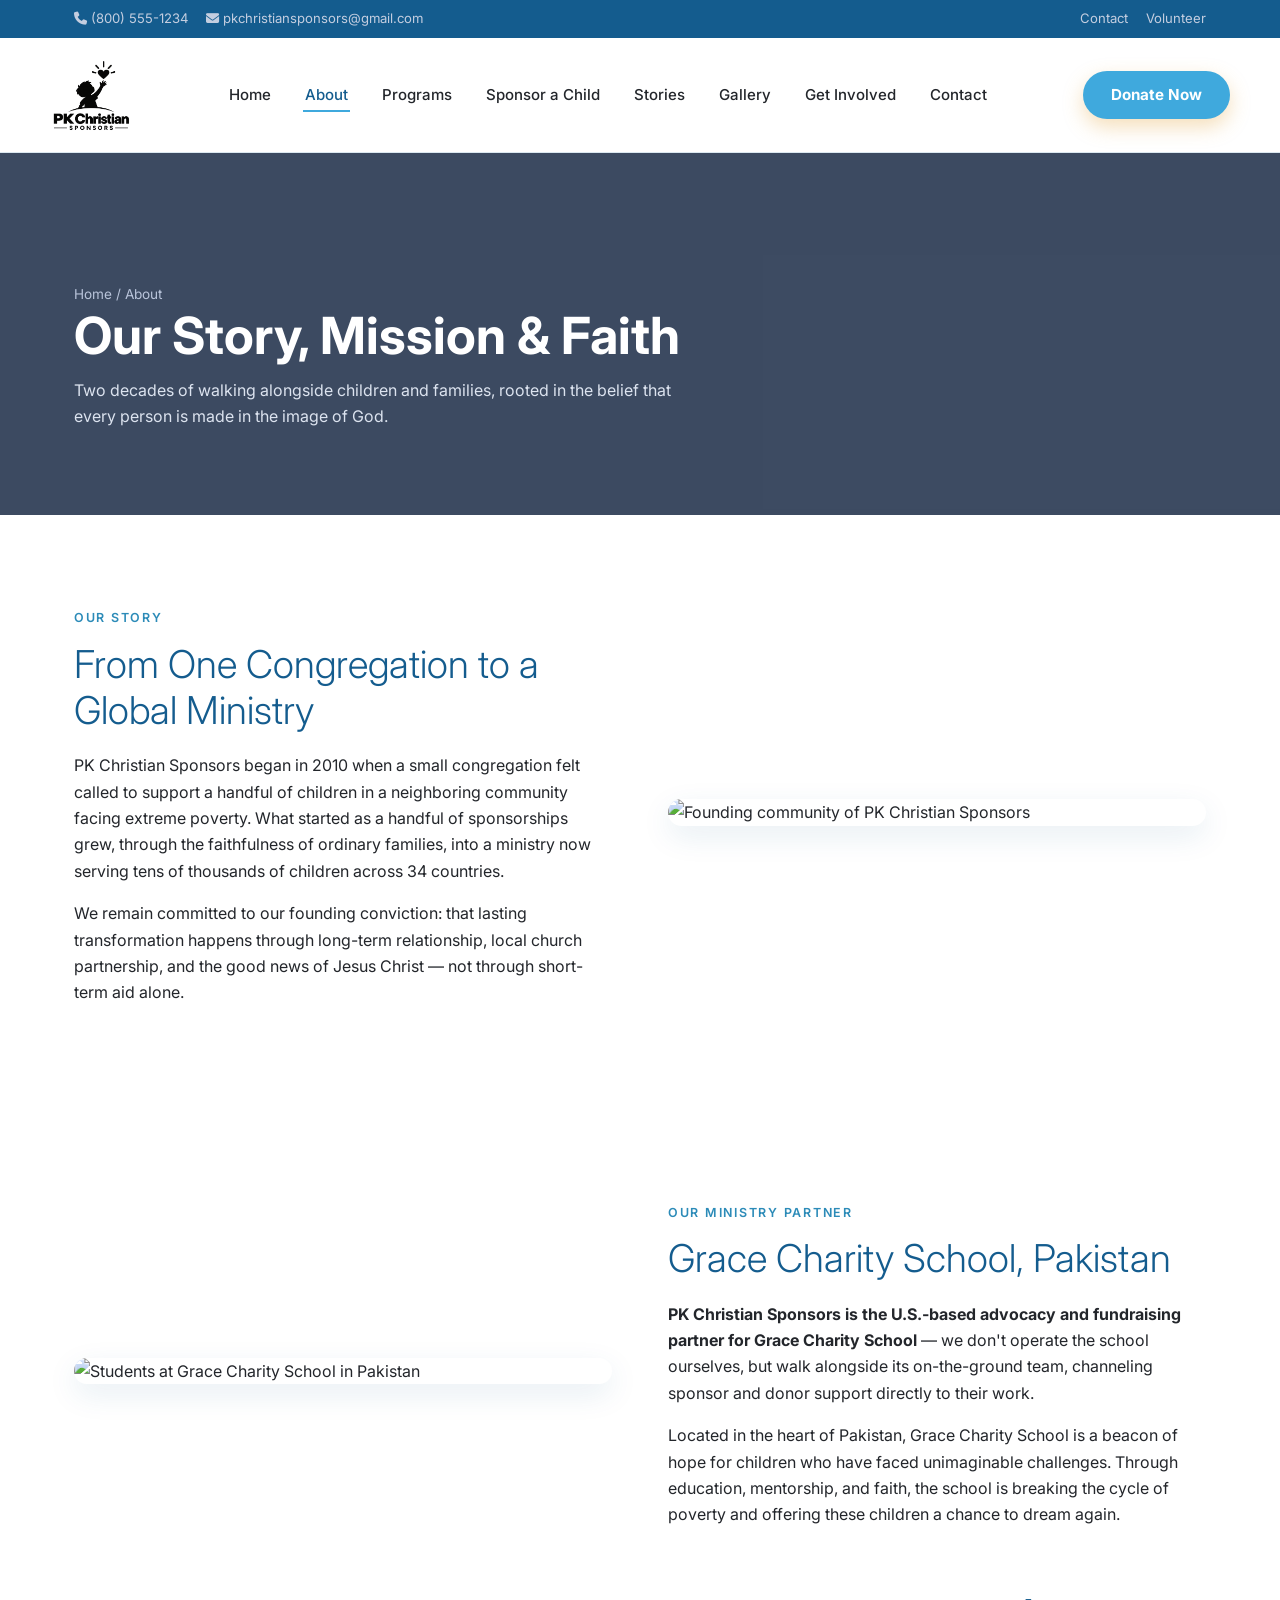
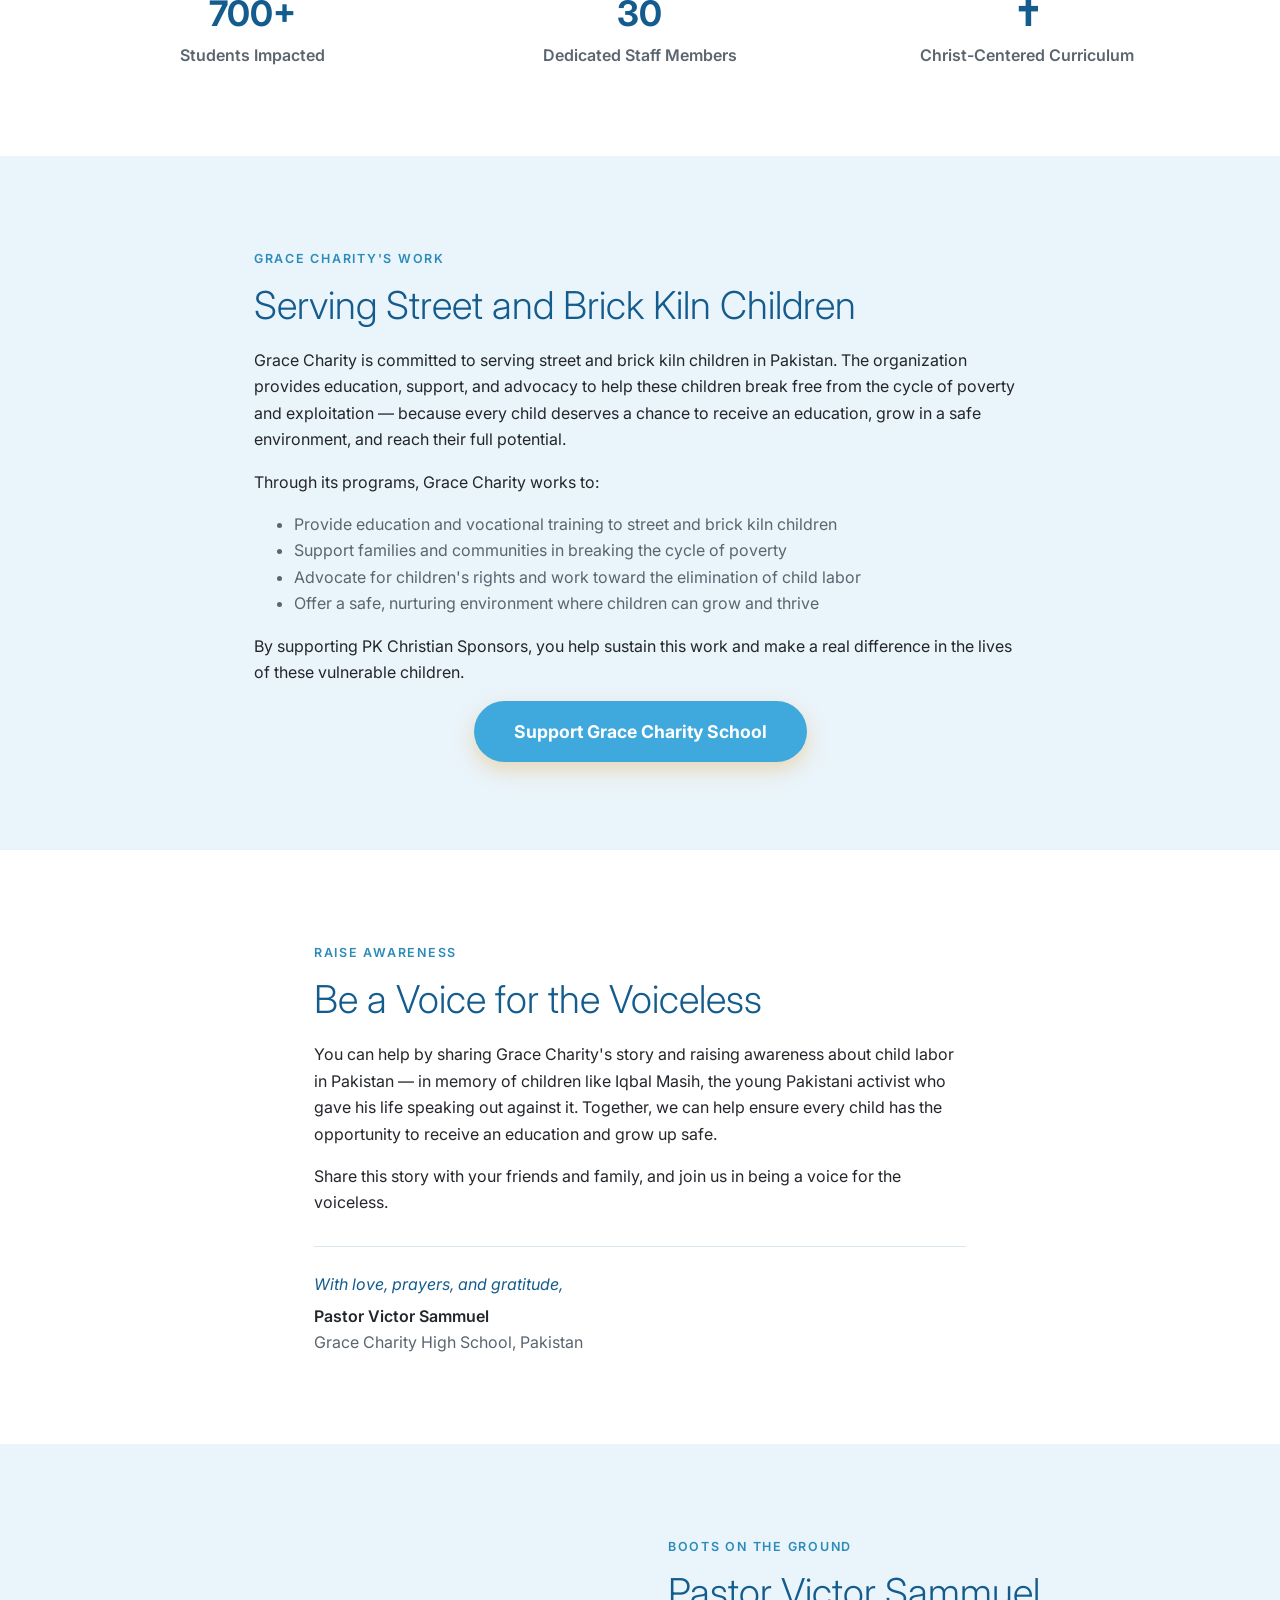
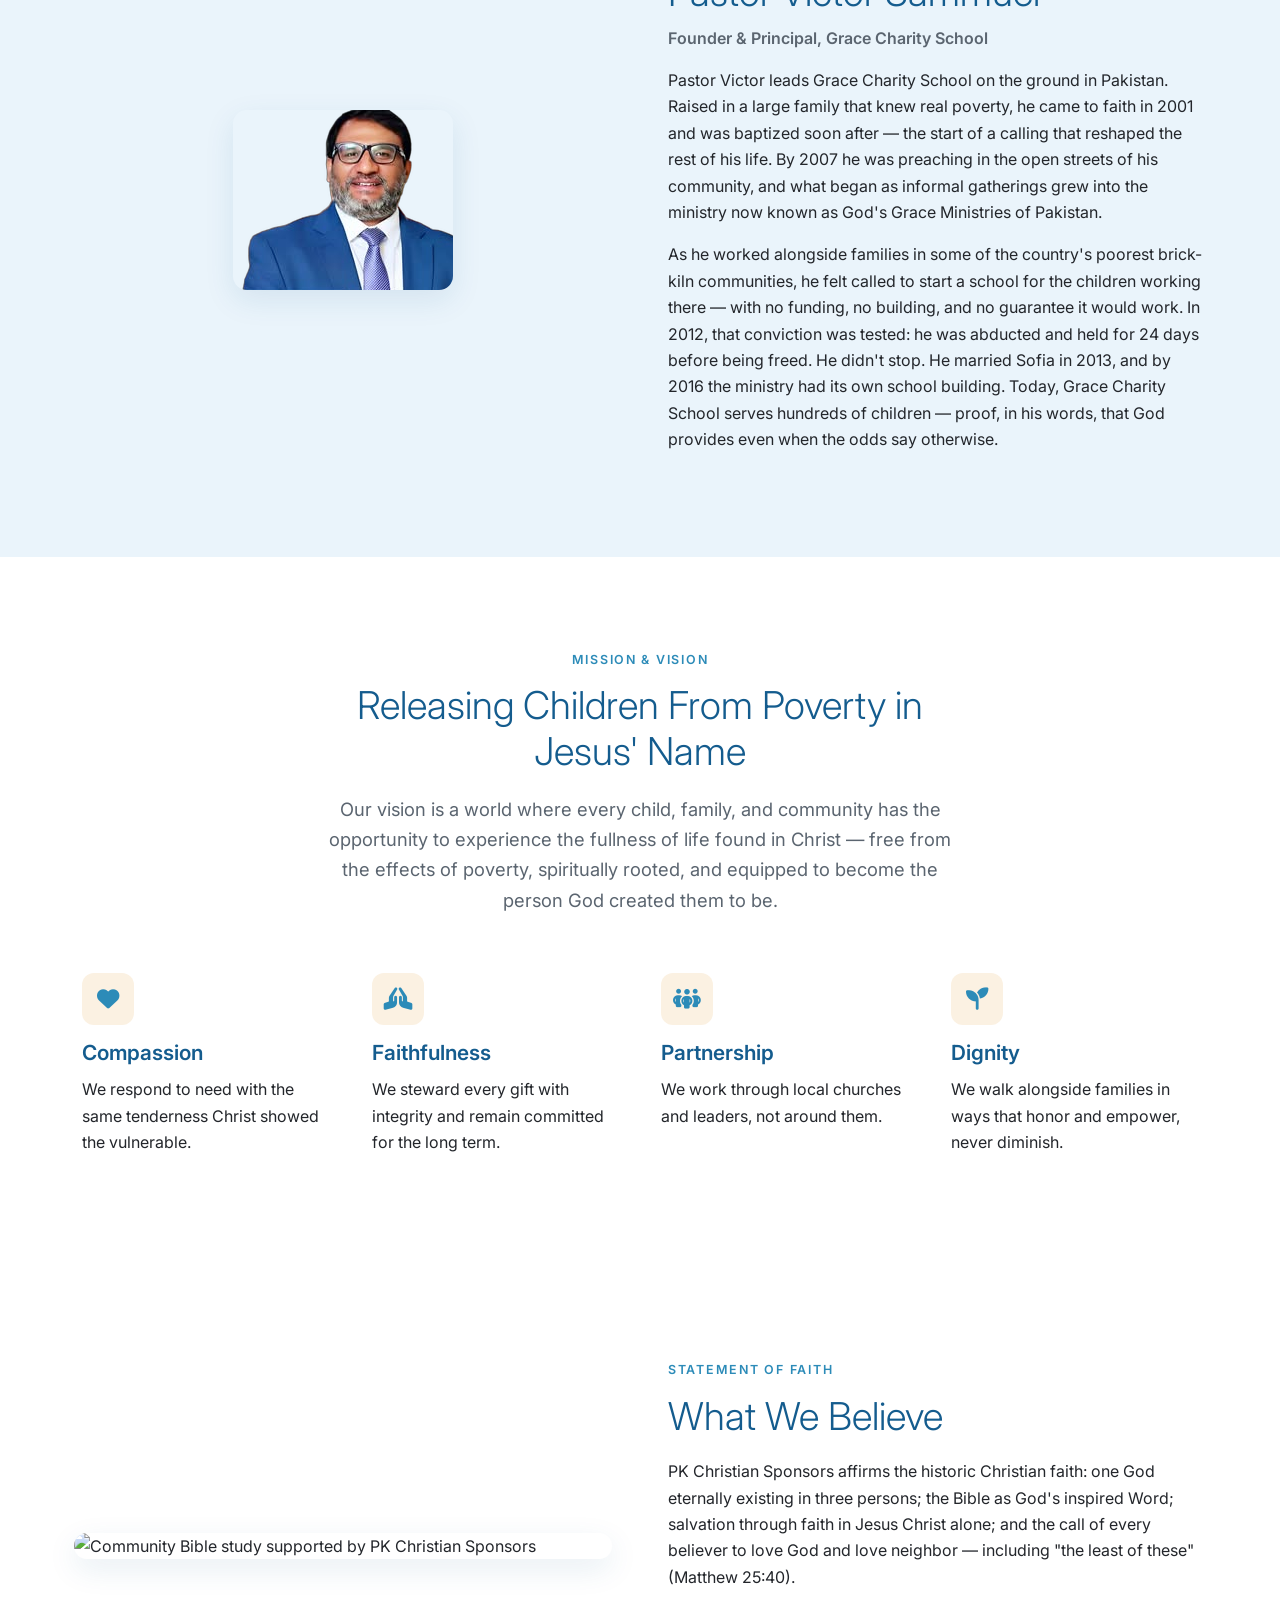
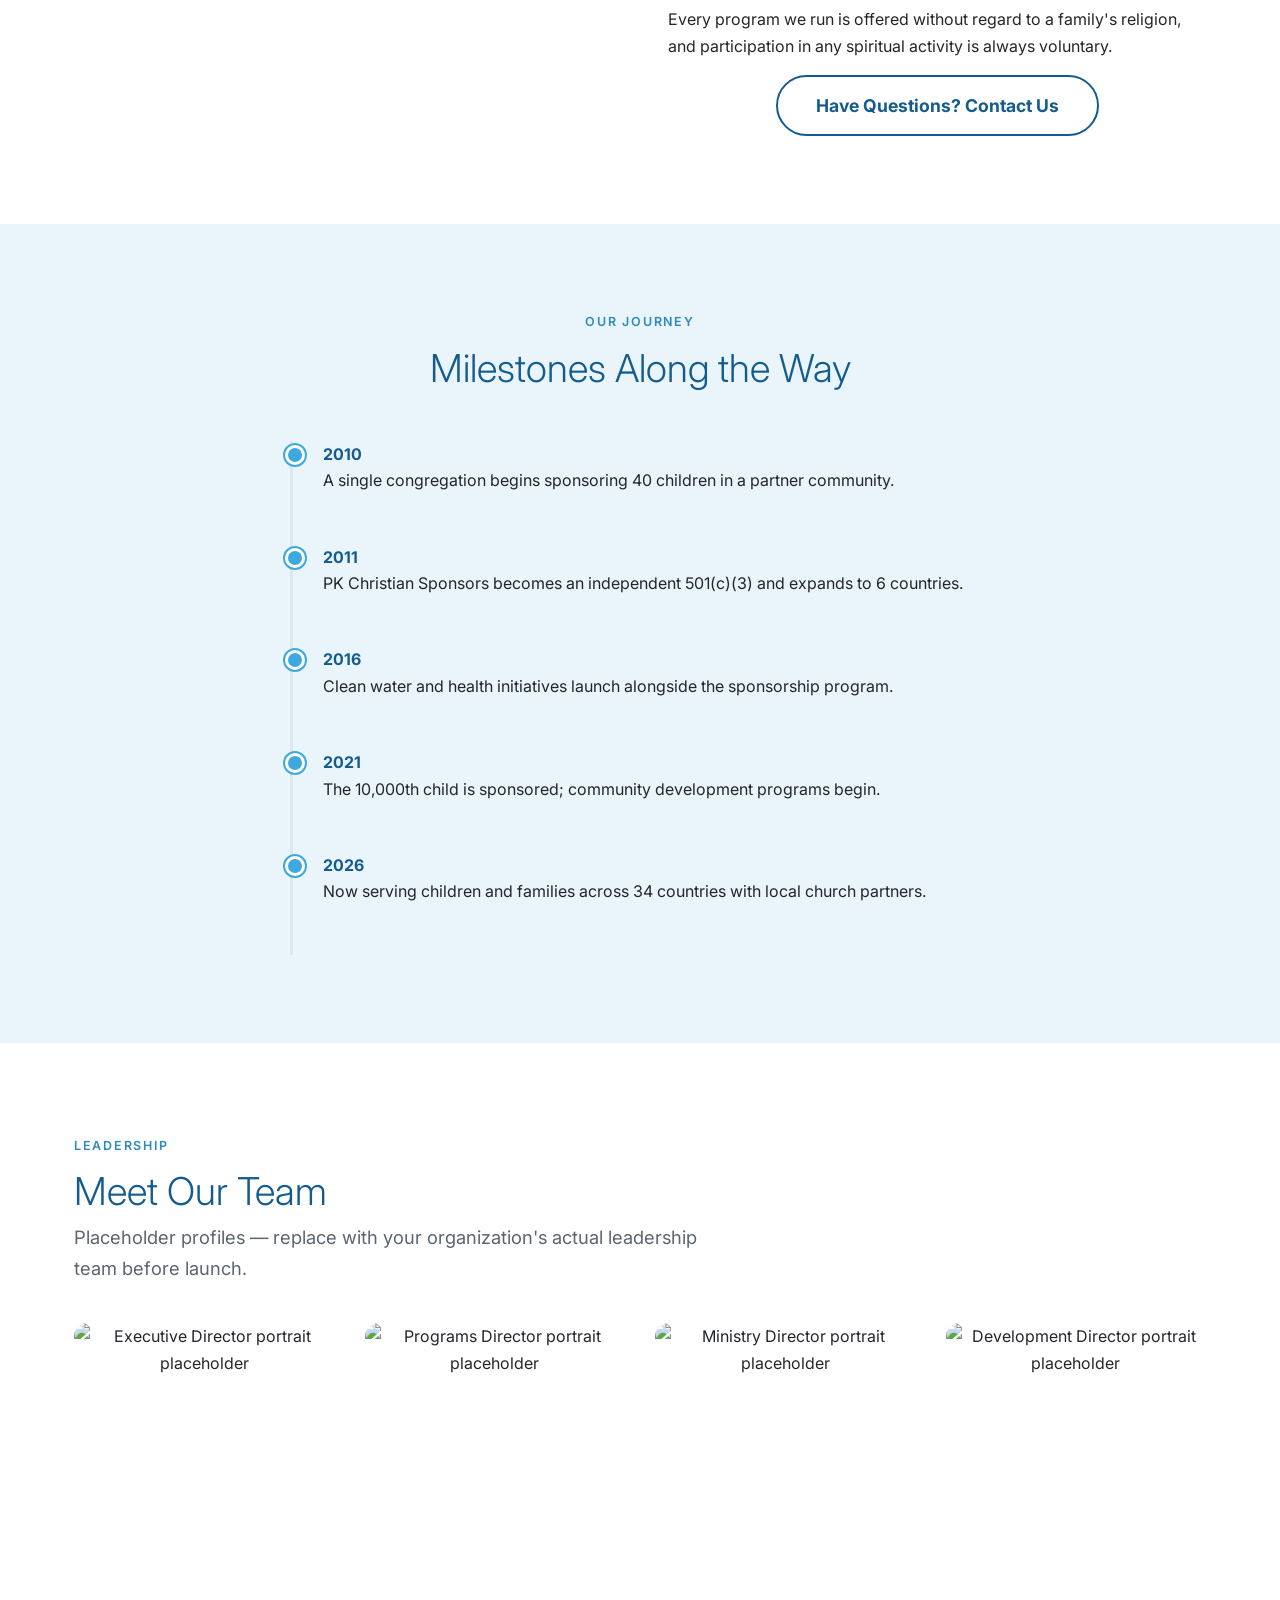
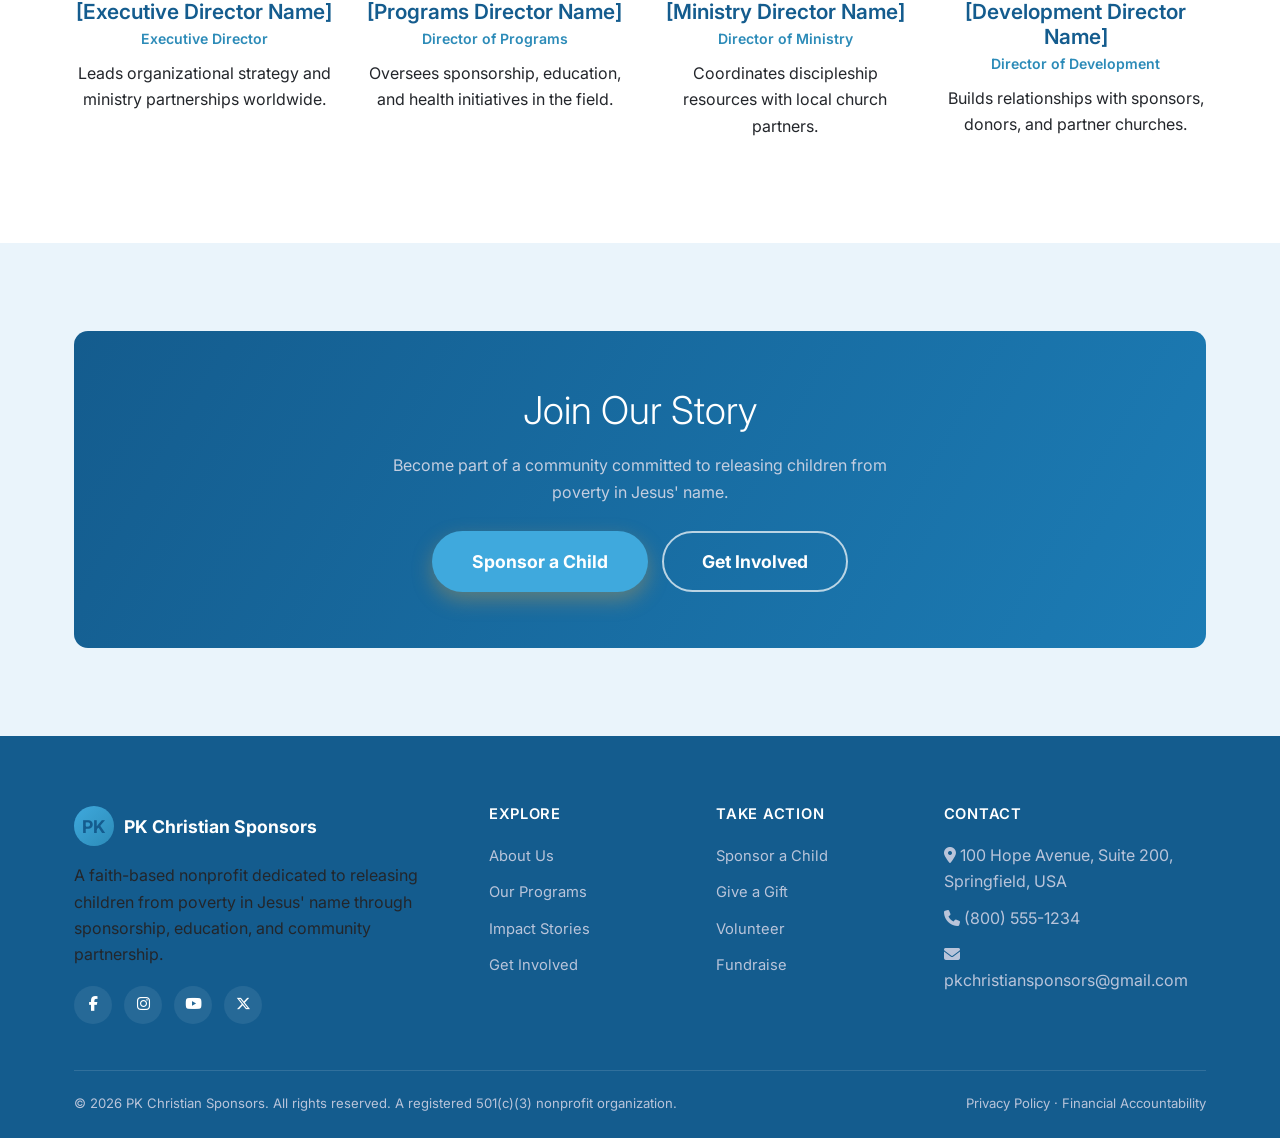
==== about.html @ 789a47c4 "Sponsor multiple children, clearer video-update value prop, UX polish - Add quantity stepper to dona" ====
<!DOCTYPE html>
<html lang="en">
<head>
<meta charset="UTF-8">
<meta name="viewport" content="width=device-width, initial-scale=1.0">
<title>About Us | PK Christian Sponsors</title>
<meta name="description" content="Learn about PK Christian Sponsors' story, mission, values, and statement of faith.">
<link rel="icon" href="data:image/svg+xml,<svg xmlns=%22http://www.w3.org/2000/svg%22 viewBox=%220 0 100 100%22><text y=%22.9em%22 font-size=%2290%22>✝️</text></svg>">
<link rel="preconnect" href="https://fonts.googleapis.com">
<link href="https://fonts.googleapis.com/css2?family=Inter:wght@300;400;500;600;700&display=swap" rel="stylesheet">
<link rel="stylesheet" href="https://cdnjs.cloudflare.com/ajax/libs/font-awesome/6.5.1/css/all.min.css">
<link rel="stylesheet" href="css/style.css">
</head>
<body>

<div class="topbar">
  <div class="container">
    <div class="topbar-links">
      <a href="tel:+18005551234"><i class="fa-solid fa-phone"></i> (800) 555-1234</a>
      <a href="mailto:pkchristiansponsors@gmail.com"><i class="fa-solid fa-envelope"></i> pkchristiansponsors@gmail.com</a>
    </div>
    <div class="topbar-links">
      <a href="contact.html">Contact</a>
      <a href="get-involved.html">Volunteer</a>
    </div>
  </div>
</div>

<header class="site-header">
  <div class="container nav">
    <a href="index.html" class="brand">
      <img src="images/logo-black.png" alt="PK Christian Sponsors" class="brand-logo">
    </a>
    <nav>
      <ul class="nav-links">
        <li><a href="index.html">Home</a></li>
        <li><a href="about.html" class="active">About</a></li>
        <li><a href="programs.html">Programs</a></li>
        <li><a href="sponsor.html">Sponsor a Child</a></li>
        <li><a href="stories.html">Stories</a></li>
        <li><a href="gallery.html">Gallery</a></li>
        <li><a href="get-involved.html">Get Involved</a></li>
        <li><a href="contact.html">Contact</a></li>
      </ul>
    </nav>
    <div class="nav-cta">
      <a href="donate.html" class="btn btn--gold btn--sm">Donate Now</a>
      <button class="nav-toggle" aria-label="Toggle menu"><span></span><span></span><span></span></button>
    </div>
  </div>
</header>

<section class="page-hero" style="background-image:url('https://picsum.photos/seed/pk-about-hero/1600/700');">
  <div class="container">
    <div class="breadcrumb"><a href="index.html">Home</a> / About</div>
    <h1>Our Story, Mission &amp; Faith</h1>
    <p style="max-width:600px;color:#DCE3EF;">Two decades of walking alongside children and families, rooted in the belief that every person is made in the image of God.</p>
  </div>
</section>

<section class="section">
  <div class="container split">
    <div>
      <span class="eyebrow">Our Story</span>
      <h2>From One Congregation to a Global Ministry</h2>
      <p>PK Christian Sponsors began in 2010 when a small congregation felt called to support a handful of children in a neighboring community facing extreme poverty. What started as a handful of sponsorships grew, through the faithfulness of ordinary families, into a ministry now serving tens of thousands of children across 34 countries.</p>
      <p>We remain committed to our founding conviction: that lasting transformation happens through long-term relationship, local church partnership, and the good news of Jesus Christ — not through short-term aid alone.</p>
    </div>
    <div class="split-media">
      <img src="https://picsum.photos/seed/pk-about-story/900/700" alt="Founding community of PK Christian Sponsors">
    </div>
  </div>
</section>

<section class="section" id="partner">
  <div class="container split">
    <div class="split-media">
      <img src="https://picsum.photos/seed/pk-grace-charity/900/700" alt="Students at Grace Charity School in Pakistan">
    </div>
    <div>
      <span class="eyebrow">Our Ministry Partner</span>
      <h2>Grace Charity School, Pakistan</h2>
      <p><strong>PK Christian Sponsors is the U.S.-based advocacy and fundraising partner for Grace Charity School</strong> — we don't operate the school ourselves, but walk alongside its on-the-ground team, channeling sponsor and donor support directly to their work.</p>
      <p>Located in the heart of Pakistan, Grace Charity School is a beacon of hope for children who have faced unimaginable challenges. Through education, mentorship, and faith, the school is breaking the cycle of poverty and offering these children a chance to dream again.</p>
    </div>
  </div>
  <div class="container">
    <div class="grid grid--3 text-center" style="margin-top:40px;">
      <div>
        <div style="font-family:var(--font-head);font-size:2.2rem;font-weight:700;color:var(--navy);">700+</div>
        <div style="color:var(--muted);font-weight:600;">Students Impacted</div>
      </div>
      <div>
        <div style="font-family:var(--font-head);font-size:2.2rem;font-weight:700;color:var(--navy);">30</div>
        <div style="color:var(--muted);font-weight:600;">Dedicated Staff Members</div>
      </div>
      <div>
        <div style="font-family:var(--font-head);font-size:2.2rem;font-weight:700;color:var(--navy);">✝</div>
        <div style="color:var(--muted);font-weight:600;">Christ-Centered Curriculum</div>
      </div>
    </div>
  </div>
</section>

<section class="section section--cream">
  <div class="container" style="max-width:820px;">
    <span class="eyebrow">Grace Charity's Work</span>
    <h2>Serving Street and Brick Kiln Children</h2>
    <p>Grace Charity is committed to serving street and brick kiln children in Pakistan. The organization provides education, support, and advocacy to help these children break free from the cycle of poverty and exploitation — because every child deserves a chance to receive an education, grow in a safe environment, and reach their full potential.</p>
    <p>Through its programs, Grace Charity works to:</p>
    <ul style="color:var(--muted);">
      <li>Provide education and vocational training to street and brick kiln children</li>
      <li>Support families and communities in breaking the cycle of poverty</li>
      <li>Advocate for children's rights and work toward the elimination of child labor</li>
      <li>Offer a safe, nurturing environment where children can grow and thrive</li>
    </ul>
    <p>By supporting PK Christian Sponsors, you help sustain this work and make a real difference in the lives of these vulnerable children.</p>
    <div class="text-center"><a href="donate.html" class="btn btn--gold">Support Grace Charity School</a></div>
  </div>
</section>

<section class="section">
  <div class="container" style="max-width:700px;">
    <span class="eyebrow">Raise Awareness</span>
    <h2>Be a Voice for the Voiceless</h2>
    <p>You can help by sharing Grace Charity's story and raising awareness about child labor in Pakistan — in memory of children like Iqbal Masih, the young Pakistani activist who gave his life speaking out against it. Together, we can help ensure every child has the opportunity to receive an education and grow up safe.</p>
    <p>Share this story with your friends and family, and join us in being a voice for the voiceless.</p>
    <div style="margin-top:30px;padding-top:24px;border-top:1px solid var(--border);">
      <p style="font-style:italic;color:var(--navy);margin-bottom:6px;">With love, prayers, and gratitude,</p>
      <p style="font-weight:600;margin-bottom:0;">Pastor Victor Sammuel<br><span style="color:var(--muted);font-weight:400;">Grace Charity High School, Pakistan</span></p>
    </div>
  </div>
</section>

<section class="section section--cream" id="victor">
  <div class="container split">
    <div class="text-center">
      <img src="images/team/victor-sammuel.png" alt="Pastor Victor Sammuel" style="max-width:280px;margin:0 auto;">
    </div>
    <div>
      <span class="eyebrow">Boots on the Ground</span>
      <h2>Pastor Victor Sammuel</h2>
      <p style="color:var(--muted);font-weight:600;margin-top:-10px;">Founder &amp; Principal, Grace Charity School</p>
      <p>Pastor Victor leads Grace Charity School on the ground in Pakistan. Raised in a large family that knew real poverty, he came to faith in 2001 and was baptized soon after — the start of a calling that reshaped the rest of his life. By 2007 he was preaching in the open streets of his community, and what began as informal gatherings grew into the ministry now known as God's Grace Ministries of Pakistan.</p>
      <p>As he worked alongside families in some of the country's poorest brick-kiln communities, he felt called to start a school for the children working there — with no funding, no building, and no guarantee it would work. In 2012, that conviction was tested: he was abducted and held for 24 days before being freed. He didn't stop. He married Sofia in 2013, and by 2016 the ministry had its own school building. Today, Grace Charity School serves hundreds of children — proof, in his words, that God provides even when the odds say otherwise.</p>
    </div>
  </div>
</section>

<section class="section">
  <div class="container text-center" style="max-width:700px;">
    <span class="eyebrow">Mission &amp; Vision</span>
    <h2>Releasing Children From Poverty in Jesus' Name</h2>
    <p class="lede text-center">Our vision is a world where every child, family, and community has the opportunity to experience the fullness of life found in Christ — free from the effects of poverty, spiritually rooted, and equipped to become the person God created them to be.</p>
  </div>

  <div class="container">
    <div class="values-grid" style="margin-top:50px;">
      <div class="value-card">
        <div class="icon-badge"><i class="fa-solid fa-heart"></i></div>
        <h3>Compassion</h3>
        <p>We respond to need with the same tenderness Christ showed the vulnerable.</p>
      </div>
      <div class="value-card">
        <div class="icon-badge"><i class="fa-solid fa-hands-praying"></i></div>
        <h3>Faithfulness</h3>
        <p>We steward every gift with integrity and remain committed for the long term.</p>
      </div>
      <div class="value-card">
        <div class="icon-badge"><i class="fa-solid fa-people-group"></i></div>
        <h3>Partnership</h3>
        <p>We work through local churches and leaders, not around them.</p>
      </div>
      <div class="value-card">
        <div class="icon-badge"><i class="fa-solid fa-seedling"></i></div>
        <h3>Dignity</h3>
        <p>We walk alongside families in ways that honor and empower, never diminish.</p>
      </div>
    </div>
  </div>
</section>

<section class="section">
  <div class="container split">
    <div class="split-media">
      <img src="https://picsum.photos/seed/pk-faith/900/700" alt="Community Bible study supported by PK Christian Sponsors">
    </div>
    <div>
      <span class="eyebrow">Statement of Faith</span>
      <h2>What We Believe</h2>
      <p>PK Christian Sponsors affirms the historic Christian faith: one God eternally existing in three persons; the Bible as God's inspired Word; salvation through faith in Jesus Christ alone; and the call of every believer to love God and love neighbor — including "the least of these" (Matthew 25:40).</p>
      <p>Every program we run is offered without regard to a family's religion, and participation in any spiritual activity is always voluntary.</p>
      <div class="text-center"><a href="contact.html" class="btn btn--ghost">Have Questions? Contact Us</a></div>
    </div>
  </div>
</section>

<section class="section section--cream">
  <div class="container">
    <span class="eyebrow text-center" style="display:block;">Our Journey</span>
    <h2 class="text-center" style="margin-bottom:50px;">Milestones Along the Way</h2>
    <div class="timeline" style="max-width:700px;margin:0 auto;">
      <div class="timeline-item">
        <div class="year">2010</div>
        <p>A single congregation begins sponsoring 40 children in a partner community.</p>
      </div>
      <div class="timeline-item">
        <div class="year">2011</div>
        <p>PK Christian Sponsors becomes an independent 501(c)(3) and expands to 6 countries.</p>
      </div>
      <div class="timeline-item">
        <div class="year">2016</div>
        <p>Clean water and health initiatives launch alongside the sponsorship program.</p>
      </div>
      <div class="timeline-item">
        <div class="year">2021</div>
        <p>The 10,000th child is sponsored; community development programs begin.</p>
      </div>
      <div class="timeline-item">
        <div class="year">2026</div>
        <p>Now serving children and families across 34 countries with local church partners.</p>
      </div>
    </div>
  </div>
</section>

<section class="section">
  <div class="container">
    <span class="eyebrow">Leadership</span>
    <h2 style="margin-bottom:8px;">Meet Our Team</h2>
    <p class="lede" style="margin-bottom:40px;">Placeholder profiles — replace with your organization's actual leadership team before launch.</p>
    <div class="grid grid--4">
      <div class="team-card">
        <img src="https://picsum.photos/seed/pk-team-1/400/400" alt="Executive Director portrait placeholder">
        <h3>[Executive Director Name]</h3>
        <div class="role">Executive Director</div>
        <p>Leads organizational strategy and ministry partnerships worldwide.</p>
      </div>
      <div class="team-card">
        <img src="https://picsum.photos/seed/pk-team-2/400/400" alt="Programs Director portrait placeholder">
        <h3>[Programs Director Name]</h3>
        <div class="role">Director of Programs</div>
        <p>Oversees sponsorship, education, and health initiatives in the field.</p>
      </div>
      <div class="team-card">
        <img src="https://picsum.photos/seed/pk-team-3/400/400" alt="Ministry Director portrait placeholder">
        <h3>[Ministry Director Name]</h3>
        <div class="role">Director of Ministry</div>
        <p>Coordinates discipleship resources with local church partners.</p>
      </div>
      <div class="team-card">
        <img src="https://picsum.photos/seed/pk-team-4/400/400" alt="Development Director portrait placeholder">
        <h3>[Development Director Name]</h3>
        <div class="role">Director of Development</div>
        <p>Builds relationships with sponsors, donors, and partner churches.</p>
      </div>
    </div>
  </div>
</section>

<section class="section section--cream">
  <div class="container">
    <div class="cta-banner">
      <h2>Join Our Story</h2>
      <p style="max-width:520px;margin:0 auto 26px;">Become part of a community committed to releasing children from poverty in Jesus' name.</p>
      <div class="btn-row" style="justify-content:center;">
        <a href="sponsor.html" class="btn btn--gold">Sponsor a Child</a>
        <a href="get-involved.html" class="btn btn--outline">Get Involved</a>
      </div>
    </div>
  </div>
</section>

<footer class="site-footer">
  <div class="container">
    <div class="footer-grid">
      <div>
        <div class="footer-brand">
          <span class="mark" style="width:40px;height:40px;border-radius:50%;background:linear-gradient(135deg,#3FA9DD,#2C8BB8);color:#145C8E;display:flex;align-items:center;justify-content:center;font-family:'Inter',sans-serif;font-weight:700;">PK</span>
          <span>PK Christian Sponsors</span>
        </div>
        <p>A faith-based nonprofit dedicated to releasing children from poverty in Jesus' name through sponsorship, education, and community partnership.</p>
        <div class="social-row">
          <a href="#" aria-label="Facebook"><i class="fa-brands fa-facebook-f"></i></a>
          <a href="#" aria-label="Instagram"><i class="fa-brands fa-instagram"></i></a>
          <a href="#" aria-label="YouTube"><i class="fa-brands fa-youtube"></i></a>
          <a href="#" aria-label="X"><i class="fa-brands fa-x-twitter"></i></a>
        </div>
      </div>
      <div>
        <h4>Explore</h4>
        <ul>
          <li><a href="about.html">About Us</a></li>
          <li><a href="programs.html">Our Programs</a></li>
          <li><a href="stories.html">Impact Stories</a></li>
          <li><a href="get-involved.html">Get Involved</a></li>
        </ul>
      </div>
      <div>
        <h4>Take Action</h4>
        <ul>
          <li><a href="sponsor.html">Sponsor a Child</a></li>
          <li><a href="donate.html">Give a Gift</a></li>
          <li><a href="get-involved.html#volunteer">Volunteer</a></li>
          <li><a href="get-involved.html#fundraise">Fundraise</a></li>
        </ul>
      </div>
      <div>
        <h4>Contact</h4>
        <ul>
          <li><i class="fa-solid fa-location-dot"></i> 100 Hope Avenue, Suite 200, Springfield, USA</li>
          <li><i class="fa-solid fa-phone"></i> (800) 555-1234</li>
          <li><i class="fa-solid fa-envelope"></i> pkchristiansponsors@gmail.com</li>
        </ul>
      </div>
    </div>
    <div class="footer-bottom">
      <span>© 2026 PK Christian Sponsors. All rights reserved. A registered 501(c)(3) nonprofit organization.</span>
      <span><a href="#">Privacy Policy</a> · <a href="#">Financial Accountability</a></span>
    </div>
  </div>
</footer>

<script src="js/main.js"></script>
</body>
</html>
---- css/style.css ----
/* ==========================================================================
   PK Christian Sponsors — Stylesheet
   ========================================================================== */

:root {
  /* Variable names kept from the original navy/gold scheme to avoid touching
     every rule below — values now point to a white + light-blue palette. */
  --navy: #145C8E;        /* deep blue — headings, dark sections, footer */
  --navy-light: #1C7CB5;  /* lighter deep blue — hovers, gradients */
  --gold: #3FA9DD;        /* sky blue — primary buttons, accents */
  --gold-dark: #2C8BB8;   /* darker sky blue — hover states */
  --cream: #EAF4FB;       /* pale blue tint — alternate section background */
  --white: #FFFFFF;
  --text: #23262B;
  --muted: #5B6570;
  --border: #DCE8F0;
  --success: #3E7B5B;

  --font-head: 'Inter', 'Segoe UI', sans-serif;
  --font-body: 'Inter', 'Segoe UI', sans-serif;

  --container: 1180px;
  --radius: 14px;
  --shadow: 0 10px 30px rgba(20, 92, 142, 0.10);
  --shadow-sm: 0 4px 14px rgba(20, 92, 142, 0.08);
}

* { box-sizing: border-box; }

html { scroll-behavior: smooth; }

body {
  margin: 0;
  font-family: var(--font-body);
  color: var(--text);
  background: var(--white);
  line-height: 1.65;
  -webkit-font-smoothing: antialiased;
}

img { max-width: 100%; display: block; }

h1, h2, h3, h4 {
  font-family: var(--font-head);
  color: var(--navy);
  line-height: 1.2;
  margin: 0 0 0.5em;
  font-weight: 600;
}

h1 { font-size: clamp(2.1rem, 4vw, 3.2rem); font-weight: 700; }
h2 { font-size: clamp(1.7rem, 3vw, 2.4rem); font-weight: 300; }
h3 { font-size: 1.3rem; font-weight: 600; }

p { margin: 0 0 1em; color: var(--text); }

a { color: var(--navy); text-decoration: none; }

.container {
  max-width: var(--container);
  margin: 0 auto;
  padding: 0 24px;
}

.eyebrow {
  display: inline-block;
  font-family: var(--font-head);
  font-size: 0.78rem;
  letter-spacing: 0.14em;
  text-transform: uppercase;
  color: var(--gold-dark);
  font-weight: 600;
  margin-bottom: 12px;
}

.lede {
  font-size: 1.15rem;
  color: var(--muted);
  max-width: 640px;
}

.section {
  padding: 88px 0;
}
.section--tight { padding: 56px 0; }
.section--cream { background: var(--cream); }
.section--navy { background: var(--navy); color: #DCE3EF; }
.section--navy h2, .section--navy h3 { color: var(--white); }
.section--navy p { color: #C4CEE0; }

.text-center { text-align: center; margin-left: auto; margin-right: auto; }

/* Buttons */
.btn {
  display: inline-flex;
  align-items: center;
  gap: 10px;
  font-family: var(--font-head);
  font-weight: 700;
  font-size: 1.1rem;
  padding: 18px 38px;
  border-radius: 999px;
  border: 2px solid transparent;
  cursor: pointer;
  transition: transform 0.15s ease, box-shadow 0.15s ease, background 0.15s ease, color 0.15s ease;
  text-align: center;
  line-height: 1.2;
}
.btn:hover { transform: translateY(-2px); }

.btn--gold {
  background: var(--gold);
  color: var(--white);
  box-shadow: 0 8px 20px rgba(227, 162, 60, 0.35);
}
.btn--gold:hover { background: var(--gold-dark); }

.btn--outline {
  background: transparent;
  border-color: rgba(255,255,255,0.7);
  color: var(--white);
}
.btn--outline:hover { background: rgba(255,255,255,0.12); }

.btn--navy {
  background: var(--navy);
  color: var(--white);
}
.btn--navy:hover { background: var(--navy-light); }

.btn--ghost {
  background: transparent;
  border-color: var(--navy);
  color: var(--navy);
}
.btn--ghost:hover { background: var(--navy); color: var(--white); }

.btn--block { width: 100%; justify-content: center; }
.btn--sm { padding: 13px 26px; font-size: 0.95rem; }

.btn-row { display: flex; flex-wrap: wrap; gap: 14px; }

/* ==========================================================================
   Top bar + Header
   ========================================================================== */

.topbar {
  background: var(--navy);
  color: #C4CEE0;
  font-size: 0.82rem;
}
.topbar .container {
  display: flex;
  justify-content: space-between;
  align-items: center;
  padding-top: 8px;
  padding-bottom: 8px;
  flex-wrap: wrap;
  gap: 6px;
}
.topbar a { color: #C4CEE0; }
.topbar .topbar-links { display: flex; gap: 18px; }
.topbar .topbar-links a:hover { color: var(--gold); }

header.site-header {
  position: sticky;
  top: 0;
  z-index: 50;
  background: var(--white);
  border-bottom: 1px solid var(--border);
}

.nav {
  display: flex;
  align-items: center;
  justify-content: space-between;
  padding: 16px 0;
}

.brand {
  display: flex;
  align-items: center;
  gap: 10px;
  font-family: var(--font-head);
  font-weight: 700;
  font-size: 1.15rem;
  color: var(--navy);
}
.brand .mark {
  width: 42px;
  height: 42px;
  border-radius: 50%;
  background: linear-gradient(135deg, var(--navy), var(--navy-light));
  color: var(--gold);
  display: flex;
  align-items: center;
  justify-content: center;
  font-family: var(--font-head);
  font-weight: 700;
}
.brand small {
  display: block;
  font-family: var(--font-body);
  font-weight: 500;
  font-size: 0.68rem;
  letter-spacing: 0.08em;
  text-transform: uppercase;
  color: var(--muted);
}
.brand-logo {
  height: 82px;
  width: auto;
  display: block;
}
@media (max-width: 760px) {
  .brand-logo { height: 64px; }
}

.nav-links {
  display: flex;
  align-items: center;
  gap: 30px;
  list-style: none;
  margin: 0;
  padding: 0;
}
.nav-links a {
  font-family: var(--font-head);
  font-weight: 500;
  font-size: 0.94rem;
  color: var(--text);
  padding: 6px 2px;
  border-bottom: 2px solid transparent;
}
.nav-links a:hover,
.nav-links a.active {
  color: var(--navy);
  border-bottom-color: var(--gold);
}

.nav-cta { display: flex; align-items: center; gap: 16px; }

.nav-toggle {
  display: none;
  background: none;
  border: none;
  cursor: pointer;
  padding: 8px;
}
.nav-toggle span {
  display: block;
  width: 26px;
  height: 2px;
  background: var(--navy);
  margin: 5px 0;
  transition: 0.2s;
}

/* ==========================================================================
   Hero
   ========================================================================== */

.hero {
  position: relative;
  color: var(--white);
  display: flex;
  align-items: center;
  min-height: 620px;
  background-size: cover;
  background-position: center;
}
.hero::before {
  content: "";
  position: absolute;
  inset: 0;
  background: linear-gradient(100deg, rgba(18,35,63,0.92) 20%, rgba(18,35,63,0.55) 60%, rgba(18,35,63,0.35) 100%);
}
.hero .container { position: relative; z-index: 2; }
.hero-content { max-width: 640px; }
.hero p.lede { color: #E7ECF5; }
.hero h1 { color: var(--white); }

.page-hero {
  position: relative;
  color: var(--white);
  background-size: cover;
  background-position: center;
  padding: 130px 0 70px;
}
.page-hero::before {
  content: "";
  position: absolute;
  inset: 0;
  background: rgba(18,35,63,0.82);
}
.page-hero .container { position: relative; z-index: 2; }
.page-hero h1 { color: var(--white); margin-bottom: 10px; }
.breadcrumb { font-size: 0.85rem; color: #B9C4DA; }
.breadcrumb a { color: #B9C4DA; }
.breadcrumb a:hover { color: var(--gold); }

/* ==========================================================================
   Stats bar
   ========================================================================== */

.stats {
  background: var(--navy);
  color: var(--white);
}
.stats-grid {
  display: grid;
  grid-template-columns: repeat(2, 1fr);
  gap: 24px;
  max-width: 560px;
  margin: 0 auto;
  padding: 44px 0;
  text-align: center;
}
.stats-grid .num {
  font-family: var(--font-head);
  font-size: clamp(1.8rem, 3vw, 2.6rem);
  font-weight: 700;
  color: var(--gold);
}
.stats-grid .label {
  font-size: 0.88rem;
  color: #C4CEE0;
  letter-spacing: 0.03em;
}

/* ==========================================================================
   Grid / Cards
   ========================================================================== */

.grid {
  display: grid;
  gap: 30px;
}
.grid--2 { grid-template-columns: repeat(2, 1fr); }
.grid--3 { grid-template-columns: repeat(3, 1fr); }
.grid--4 { grid-template-columns: repeat(4, 1fr); }

.split {
  display: grid;
  grid-template-columns: 1fr 1fr;
  gap: 56px;
  align-items: center;
}
.split img { border-radius: var(--radius); box-shadow: var(--shadow); }

.card {
  background: var(--white);
  border-radius: var(--radius);
  overflow: hidden;
  box-shadow: var(--shadow-sm);
  border: 1px solid var(--border);
  display: flex;
  flex-direction: column;
  transition: transform 0.2s ease, box-shadow 0.2s ease;
}
.card:hover { transform: translateY(-4px); box-shadow: var(--shadow); }
.card img { height: 200px; width: 100%; object-fit: cover; }
.card-body { padding: 22px 24px 26px; flex: 1; display: flex; flex-direction: column; }
.card-body h3 { margin-bottom: 8px; }
.card-body p { color: var(--muted); font-size: 0.95rem; flex: 1; }
.card-link {
  font-family: var(--font-head);
  font-weight: 600;
  font-size: 0.88rem;
  color: var(--navy);
  margin-top: 12px;
}
.card-link:hover { color: var(--gold-dark); }

.icon-badge {
  width: 52px;
  height: 52px;
  border-radius: 12px;
  background: rgba(227,162,60,0.15);
  color: var(--gold-dark);
  display: flex;
  align-items: center;
  justify-content: center;
  font-size: 1.4rem;
  margin-bottom: 16px;
}

.value-card { padding: 8px; }

/* Testimonial */
.testimonial {
  background: var(--white);
  border-radius: var(--radius);
  box-shadow: var(--shadow);
  padding: 40px;
  display: grid;
  grid-template-columns: 120px 1fr;
  gap: 28px;
  align-items: center;
}
.testimonial img {
  width: 110px; height: 110px; border-radius: 50%; object-fit: cover;
  border: 4px solid var(--cream);
}
.testimonial blockquote {
  margin: 0 0 14px;
  font-family: var(--font-head);
  font-size: 1.15rem;
  color: var(--navy);
  font-style: italic;
}
.testimonial cite {
  font-style: normal;
  font-weight: 600;
  color: var(--muted);
  font-size: 0.9rem;
}

/* Sponsor / child cards */
.child-card {
  background: var(--white);
  border: 1px solid var(--border);
  border-radius: var(--radius);
  overflow: hidden;
  box-shadow: var(--shadow-sm);
  position: relative;
}
.child-card img { height: 240px; object-fit: cover; }
.child-card .tag {
  position: absolute;
  top: 14px; left: 14px;
  background: var(--gold);
  color: var(--navy);
  font-family: var(--font-head);
  font-weight: 700;
  font-size: 0.72rem;
  letter-spacing: 0.06em;
  text-transform: uppercase;
  padding: 5px 12px;
  border-radius: 999px;
}
.child-card .info { padding: 18px 20px 22px; }
.child-card .info h3 { margin-bottom: 2px; }
.child-card .meta { color: var(--muted); font-size: 0.88rem; margin-bottom: 12px; }

.sample-flag {
  background: #FFF4E0;
  border: 1px dashed var(--gold-dark);
  color: #7A5613;
  border-radius: 10px;
  padding: 14px 18px;
  font-size: 0.88rem;
  margin-bottom: 34px;
}

/* Steps */
.steps { counter-reset: step; }
.step {
  display: flex;
  gap: 20px;
  margin-bottom: 30px;
}
.step .step-num {
  counter-increment: step;
  flex-shrink: 0;
  width: 46px; height: 46px;
  border-radius: 50%;
  background: var(--navy);
  color: var(--gold);
  font-family: var(--font-head);
  font-weight: 700;
  display: flex; align-items: center; justify-content: center;
}
.step .step-num::before { content: counter(step); }

/* Pricing / donate tiers */
.tier {
  border: 2px solid var(--border);
  border-radius: var(--radius);
  padding: 30px 26px;
  text-align: center;
  background: var(--white);
  position: relative;
  transition: border-color 0.2s ease, transform 0.2s ease;
}
.tier:hover { transform: translateY(-4px); }
.tier--featured { border-color: var(--gold); box-shadow: var(--shadow); }
.tier .badge {
  position: absolute; top: -14px; left: 50%; transform: translateX(-50%);
  background: var(--gold); color: var(--navy);
  font-family: var(--font-head); font-weight: 700; font-size: 0.72rem;
  letter-spacing: 0.05em; text-transform: uppercase;
  padding: 5px 14px; border-radius: 999px;
}
.tier .amount {
  font-family: var(--font-head);
  font-size: 2.4rem;
  font-weight: 700;
  color: var(--navy);
  margin: 10px 0;
}
.tier .amount span { font-size: 1rem; color: var(--muted); font-weight: 500; }
.tier ul { list-style: none; padding: 0; margin: 18px 0 26px; text-align: left; }
.tier li { padding: 7px 0; color: var(--muted); font-size: 0.92rem; border-bottom: 1px solid var(--border); }
.tier li:last-child { border-bottom: none; }
.tier li::before { content: "✓ "; color: var(--success); font-weight: 700; }

/* Impact allocation bar */
.allocation { margin: 30px 0; }
.allocation-row { margin-bottom: 18px; }
.allocation-row .row-label {
  display: flex; justify-content: space-between; font-family: var(--font-head);
  font-weight: 600; font-size: 0.92rem; margin-bottom: 6px; color: var(--navy);
}
.bar-track { background: var(--border); border-radius: 999px; height: 10px; overflow: hidden; }
.bar-fill { background: var(--gold); height: 100%; border-radius: 999px; }

/* Forms */
.form-field { margin-bottom: 18px; }
.form-field label {
  display: block;
  font-family: var(--font-head);
  font-weight: 600;
  font-size: 0.88rem;
  margin-bottom: 6px;
  color: var(--navy);
}
.form-field input,
.form-field select,
.form-field textarea {
  width: 100%;
  padding: 12px 14px;
  border: 1px solid var(--border);
  border-radius: 10px;
  font-family: var(--font-body);
  font-size: 0.95rem;
  background: var(--white);
  color: var(--text);
}
.form-field input:focus,
.form-field select:focus,
.form-field textarea:focus {
  outline: none;
  border-color: var(--gold);
  box-shadow: 0 0 0 3px rgba(227,162,60,0.2);
}
.form-row { display: grid; grid-template-columns: 1fr 1fr; gap: 18px; }
.form-note { font-size: 0.82rem; color: var(--muted); margin-top: -6px; }
.hp-field { position: absolute; left: -9999px; }

.amount-grid {
  display: grid;
  grid-template-columns: repeat(4, 1fr);
  gap: 12px;
  margin-bottom: 22px;
}
.amount-option {
  border: 2px solid var(--border);
  border-radius: 10px;
  padding: 14px 8px;
  text-align: center;
  font-family: var(--font-head);
  font-weight: 600;
  color: var(--navy);
  cursor: pointer;
  background: var(--white);
}
.amount-option:hover { border-color: var(--gold); }
.amount-option.selected { border-color: var(--gold); background: #FFF7E9; }

.toggle-group {
  display: inline-flex;
  border: 2px solid var(--border);
  border-radius: 999px;
  padding: 4px;
  margin-bottom: 26px;
}
.toggle-group button {
  border: none;
  background: none;
  font-family: var(--font-head);
  font-weight: 600;
  font-size: 0.9rem;
  padding: 10px 22px;
  border-radius: 999px;
  cursor: pointer;
  color: var(--muted);
}
.toggle-group button.active { background: var(--navy); color: var(--white); }

/* CTA banner */
.cta-banner {
  background: linear-gradient(120deg, var(--navy), var(--navy-light));
  color: var(--white);
  border-radius: var(--radius);
  padding: 56px;
  text-align: center;
  position: relative;
  overflow: hidden;
}
.cta-banner h2 { color: var(--white); }
.cta-banner p { color: #C4CEE0; }

/* Newsletter */
.newsletter {
  background: var(--cream);
  border-radius: var(--radius);
  padding: 40px;
  display: flex;
  justify-content: space-between;
  align-items: center;
  gap: 30px;
  flex-wrap: wrap;
}
.newsletter form { display: flex; gap: 10px; flex: 1; min-width: 280px; }
.newsletter input {
  flex: 1;
  padding: 13px 16px;
  border-radius: 999px;
  border: 1px solid var(--border);
  font-family: var(--font-body);
}

/* Team */
.team-card { text-align: center; }
.team-card img {
  width: 100%; aspect-ratio: 1/1; object-fit: cover;
  border-radius: var(--radius);
  margin-bottom: 16px;
}
.team-card h3 { margin-bottom: 2px; }
.team-card .role { color: var(--gold-dark); font-weight: 600; font-size: 0.88rem; margin-bottom: 10px; }

/* Values grid */
.values-grid { display: grid; grid-template-columns: repeat(4, 1fr); gap: 26px; }

/* Timeline (about) */
.timeline { border-left: 3px solid var(--border); padding-left: 30px; margin-left: 6px; }
.timeline-item { position: relative; padding-bottom: 34px; }
.timeline-item::before {
  content: "";
  position: absolute; left: -38px; top: 4px;
  width: 14px; height: 14px; border-radius: 50%;
  background: var(--gold); border: 3px solid var(--white); box-shadow: 0 0 0 2px var(--gold);
}
.timeline-item .year { font-family: var(--font-head); font-weight: 700; color: var(--navy); }

/* Footer */
footer.site-footer {
  background: var(--navy);
  color: #B9C4DA;
  padding: 70px 0 24px;
}
.footer-grid {
  display: grid;
  grid-template-columns: 2fr 1fr 1fr 1.4fr;
  gap: 40px;
  padding-bottom: 46px;
  border-bottom: 1px solid rgba(255,255,255,0.12);
}
.footer-grid h4 {
  color: var(--white);
  font-size: 0.92rem;
  letter-spacing: 0.05em;
  text-transform: uppercase;
  margin-bottom: 18px;
}
.footer-grid ul { list-style: none; padding: 0; margin: 0; }
.footer-grid li { margin-bottom: 10px; }
.footer-grid a { color: #B9C4DA; font-size: 0.92rem; }
.footer-grid a:hover { color: var(--gold); }
.footer-brand { display: flex; align-items: center; gap: 10px; margin-bottom: 16px; }
.footer-brand span { font-family: var(--font-head); font-weight: 700; color: var(--white); font-size: 1.1rem; }
.social-row { display: flex; gap: 12px; margin-top: 18px; }
.social-row a {
  width: 38px; height: 38px; border-radius: 50%;
  background: rgba(255,255,255,0.08);
  display: flex; align-items: center; justify-content: center;
  color: var(--white);
}
.social-row a:hover { background: var(--gold); color: var(--navy); }
.footer-bottom {
  display: flex; justify-content: space-between; align-items: center;
  padding-top: 22px; font-size: 0.82rem; flex-wrap: wrap; gap: 10px;
}
.footer-bottom a { color: #B9C4DA; }

/* Utilities */
.mt-0 { margin-top: 0; }
.mb-0 { margin-bottom: 0; }
.tag-pill {
  display: inline-block;
  background: rgba(227,162,60,0.15);
  color: var(--gold-dark);
  font-family: var(--font-head);
  font-weight: 600;
  font-size: 0.76rem;
  letter-spacing: 0.05em;
  text-transform: uppercase;
  padding: 5px 14px;
  border-radius: 999px;
  margin-bottom: 14px;
}

/* ==========================================================================
   Sponsorship Builder (checkout-style item picker)
   ========================================================================== */

.quick-bundles {
  display: flex;
  flex-wrap: wrap;
  gap: 14px;
  margin: 28px 0 40px;
}
.bundle-btn {
  border: 2px solid var(--border);
  background: var(--white);
  border-radius: 999px;
  padding: 12px 24px;
  font-family: var(--font-head);
  font-weight: 600;
  font-size: 0.9rem;
  color: var(--navy);
  cursor: pointer;
  transition: border-color 0.15s ease, background 0.15s ease, color 0.15s ease;
}
.bundle-btn:hover { border-color: var(--gold); }
.bundle-btn.active { background: var(--navy); border-color: var(--navy); color: var(--white); }
.bundle-btn .amt { color: var(--gold-dark); font-weight: 700; }
.bundle-btn.active .amt { color: var(--gold); }

.builder-layout {
  display: grid;
  grid-template-columns: 1fr 340px;
  gap: 40px;
  align-items: start;
}

.item-grid { display: grid; gap: 12px; }

.item-card {
  display: flex;
  align-items: center;
  gap: 18px;
  background: var(--white);
  border: 2px solid var(--border);
  border-radius: var(--radius);
  padding: 16px 20px;
  cursor: pointer;
  transition: border-color 0.15s ease, background 0.15s ease;
  user-select: none;
}
.item-card:hover { border-color: var(--gold); }
.item-card.selected { border-color: var(--gold); background: #FFFBF3; }
.item-card .item-icon {
  width: 48px; height: 48px; border-radius: 12px;
  background: rgba(227,162,60,0.15);
  color: var(--gold-dark);
  display: flex; align-items: center; justify-content: center;
  font-size: 1.2rem;
  flex-shrink: 0;
}
.item-card.selected .item-icon { background: var(--gold); color: var(--navy); }
.item-card .item-info { flex: 1; min-width: 0; }
.item-card .item-info h3 {
  font-size: 1rem; margin-bottom: 3px;
  display: flex; align-items: baseline; gap: 10px; flex-wrap: wrap;
}
.item-card .item-price { font-family: var(--font-head); color: var(--gold-dark); font-weight: 700; font-size: 0.9rem; }
.item-card .item-info p { margin: 0; font-size: 0.86rem; color: var(--muted); }
.item-toggle {
  flex-shrink: 0;
  border: 2px solid var(--navy);
  background: var(--white);
  color: var(--navy);
  font-family: var(--font-head);
  font-weight: 600;
  font-size: 0.8rem;
  padding: 9px 16px;
  border-radius: 999px;
  min-width: 90px;
  text-align: center;
  pointer-events: none;
}
.item-card.selected .item-toggle { background: var(--navy); color: var(--white); }

.cart-summary {
  position: sticky;
  top: 96px;
  background: var(--cream);
  border: 1px solid var(--border);
  border-radius: var(--radius);
  padding: 26px;
}
.cart-summary h3 { margin-bottom: 4px; }
.cart-summary .cart-sub { color: var(--muted); font-size: 0.85rem; margin-bottom: 16px; }
.cart-list { list-style: none; padding: 0; margin: 0 0 16px; max-height: 300px; overflow-y: auto; }
.cart-list li {
  display: flex; justify-content: space-between; align-items: center;
  padding: 9px 0; border-bottom: 1px solid var(--border);
  font-size: 0.86rem; color: var(--text); gap: 10px;
}
.cart-list li span:first-child { flex: 1; }
.cart-list .cart-empty { color: var(--muted); font-style: italic; border-bottom: none; padding: 4px 0; }
.cart-line { display: flex; align-items: center; gap: 8px; flex-shrink: 0; }
.cart-remove {
  background: none; border: none; color: var(--muted); font-size: 1.15rem;
  cursor: pointer; line-height: 1; padding: 0;
}
.cart-remove:hover { color: #C0392B; }
.cart-total-row {
  display: flex; align-items: baseline; gap: 6px;
  font-family: var(--font-head); font-weight: 700; color: var(--navy);
  font-size: 1.6rem; padding-top: 14px; border-top: 2px solid var(--border); margin-bottom: 20px;
}
.cart-total-row .cart-total-label { flex: 1; font-size: 0.95rem; font-weight: 600; color: var(--muted); }
.cart-total-row .cart-total-unit { font-size: 0.85rem; font-weight: 500; color: var(--muted); }

.btn[aria-disabled="true"] {
  opacity: 0.5;
  cursor: not-allowed;
  pointer-events: none;
}

#mobileCartBar {
  display: none;
}

@media (max-width: 980px) {
  .builder-layout { grid-template-columns: 1fr; }
}

@media (max-width: 760px) {
  #mobileCartBar {
    display: flex;
    position: fixed;
    bottom: 0; left: 0; right: 0;
    background: var(--navy);
    color: var(--white);
    padding: 14px 20px;
    align-items: center;
    justify-content: space-between;
    gap: 14px;
    z-index: 60;
    box-shadow: 0 -6px 20px rgba(0,0,0,0.25);
  }
  #mobileCartBar .mobile-total { font-family: var(--font-head); }
  #mobileCartBar .mobile-total strong { display: block; font-size: 1.1rem; }
  #mobileCartBar .mobile-total small { display: block; font-weight: 400; font-size: 0.72rem; color: #C4CEE0; }
  body.has-mobile-cart { padding-bottom: 78px; }
}

/* Value-prop callout (video update bonus) */
.value-callout {
  display: flex;
  align-items: center;
  gap: 18px;
  background: linear-gradient(120deg, #EAF4FB, #F7FBFD);
  border: 2px solid var(--gold);
  border-radius: var(--radius);
  padding: 20px 24px;
  margin-bottom: 32px;
}
.value-callout .value-icon {
  width: 54px; height: 54px; border-radius: 50%;
  background: var(--gold); color: var(--white);
  display: flex; align-items: center; justify-content: center;
  font-size: 1.35rem; flex-shrink: 0;
}
.value-callout h3 { margin-bottom: 4px; font-size: 1.05rem; }
.value-callout p { margin: 0; color: var(--muted); font-size: 0.92rem; }

/* Product-style item cards */
.item-grid--products {
  grid-template-columns: repeat(auto-fill, minmax(200px, 1fr));
  gap: 18px;
}
.item-card--product {
  flex-direction: column;
  align-items: stretch;
  padding: 0 0 18px;
  text-align: center;
  gap: 0;
}
.item-card--product .item-photo {
  width: 100%; aspect-ratio: 4/3; overflow: hidden;
  border-radius: 12px 12px 0 0;
  margin-bottom: 14px;
}
.item-card--product .item-photo img { width: 100%; height: 100%; object-fit: cover; display: block; }
.item-card--product .item-info { padding: 0 16px; }
.item-card--product .item-info h3 { justify-content: center; }
.item-card--product .item-toggle { margin: 12px 16px 0; }

/* Crowdfunding-style repairs card */
.repairs-card {
  background: var(--white);
  border: 2px solid var(--border);
  border-radius: var(--radius);
  padding: 32px;
  box-shadow: var(--shadow-sm);
}
.repairs-bar-track { background: var(--border); border-radius: 999px; height: 16px; overflow: hidden; margin: 18px 0 8px; }
.repairs-bar-fill { background: linear-gradient(90deg, var(--gold), var(--gold-dark)); height: 100%; border-radius: 999px; }
.repairs-meta { display: flex; justify-content: space-between; font-weight: 600; color: var(--navy); margin-bottom: 26px; font-size: 0.95rem; }

/* Sponsor multiple children — quantity stepper */
.quantity-row {
  display: flex;
  align-items: center;
  justify-content: space-between;
  gap: 12px;
  background: var(--cream);
  border-radius: 10px;
  padding: 12px 16px;
  margin-bottom: 18px;
}
.quantity-label { font-weight: 600; font-size: 0.9rem; color: var(--navy); }
.quantity-stepper {
  display: flex;
  align-items: center;
  gap: 14px;
  flex-shrink: 0;
}
.quantity-stepper button {
  width: 34px; height: 34px;
  border-radius: 50%;
  border: 2px solid var(--navy);
  background: var(--white);
  color: var(--navy);
  font-size: 1.1rem;
  font-weight: 700;
  line-height: 1;
  cursor: pointer;
  display: flex; align-items: center; justify-content: center;
}
.quantity-stepper button:hover { background: var(--navy); color: var(--white); }
.quantity-stepper span {
  font-family: var(--font-head);
  font-weight: 700;
  font-size: 1.15rem;
  min-width: 20px;
  text-align: center;
}

/* Order summary recap on donate page */
.order-summary {
  background: #FFFBF3;
  border: 2px solid var(--gold);
  border-radius: var(--radius);
  padding: 22px 24px;
  margin-bottom: 28px;
}
.order-summary h3 { display: flex; align-items: center; gap: 10px; margin-bottom: 10px; font-size: 1.05rem; }
.order-summary .order-summary-items { color: var(--muted); font-size: 0.92rem; margin-bottom: 10px; }
.order-summary-total-row { font-family: var(--font-head); font-weight: 700; color: var(--navy); }

/* ==========================================================================
   Responsive
   ========================================================================== */

@media (max-width: 980px) {
  .grid--4 { grid-template-columns: repeat(2, 1fr); }
  .grid--3 { grid-template-columns: repeat(2, 1fr); }
  .values-grid { grid-template-columns: repeat(2, 1fr); }
  .stats-grid { grid-template-columns: repeat(2, 1fr); }
  .footer-grid { grid-template-columns: 1fr 1fr; }
  .split { grid-template-columns: 1fr; gap: 30px; }
  .split.reverse .split-media { order: -1; }
  .testimonial { grid-template-columns: 1fr; text-align: center; }
  .testimonial img { margin: 0 auto; }
}

@media (max-width: 760px) {
  .topbar { display: none; }
  .nav-links {
    position: absolute;
    top: 100%; left: 0; right: 0;
    background: var(--white);
    flex-direction: column;
    align-items: flex-start;
    padding: 20px 24px 26px;
    border-bottom: 1px solid var(--border);
    display: none;
    gap: 16px;
  }
  .nav-links.open { display: flex; }
  .nav-cta .btn--ghost { display: none; }
  .nav-toggle { display: block; }
  .grid--2, .grid--3, .grid--4, .values-grid { grid-template-columns: 1fr; }
  .footer-grid { grid-template-columns: 1fr; }
  .amount-grid { grid-template-columns: repeat(2, 1fr); }
  .form-row { grid-template-columns: 1fr; }
  .cta-banner { padding: 36px 22px; }
  .newsletter { padding: 28px; }
  .section { padding: 60px 0; }
}
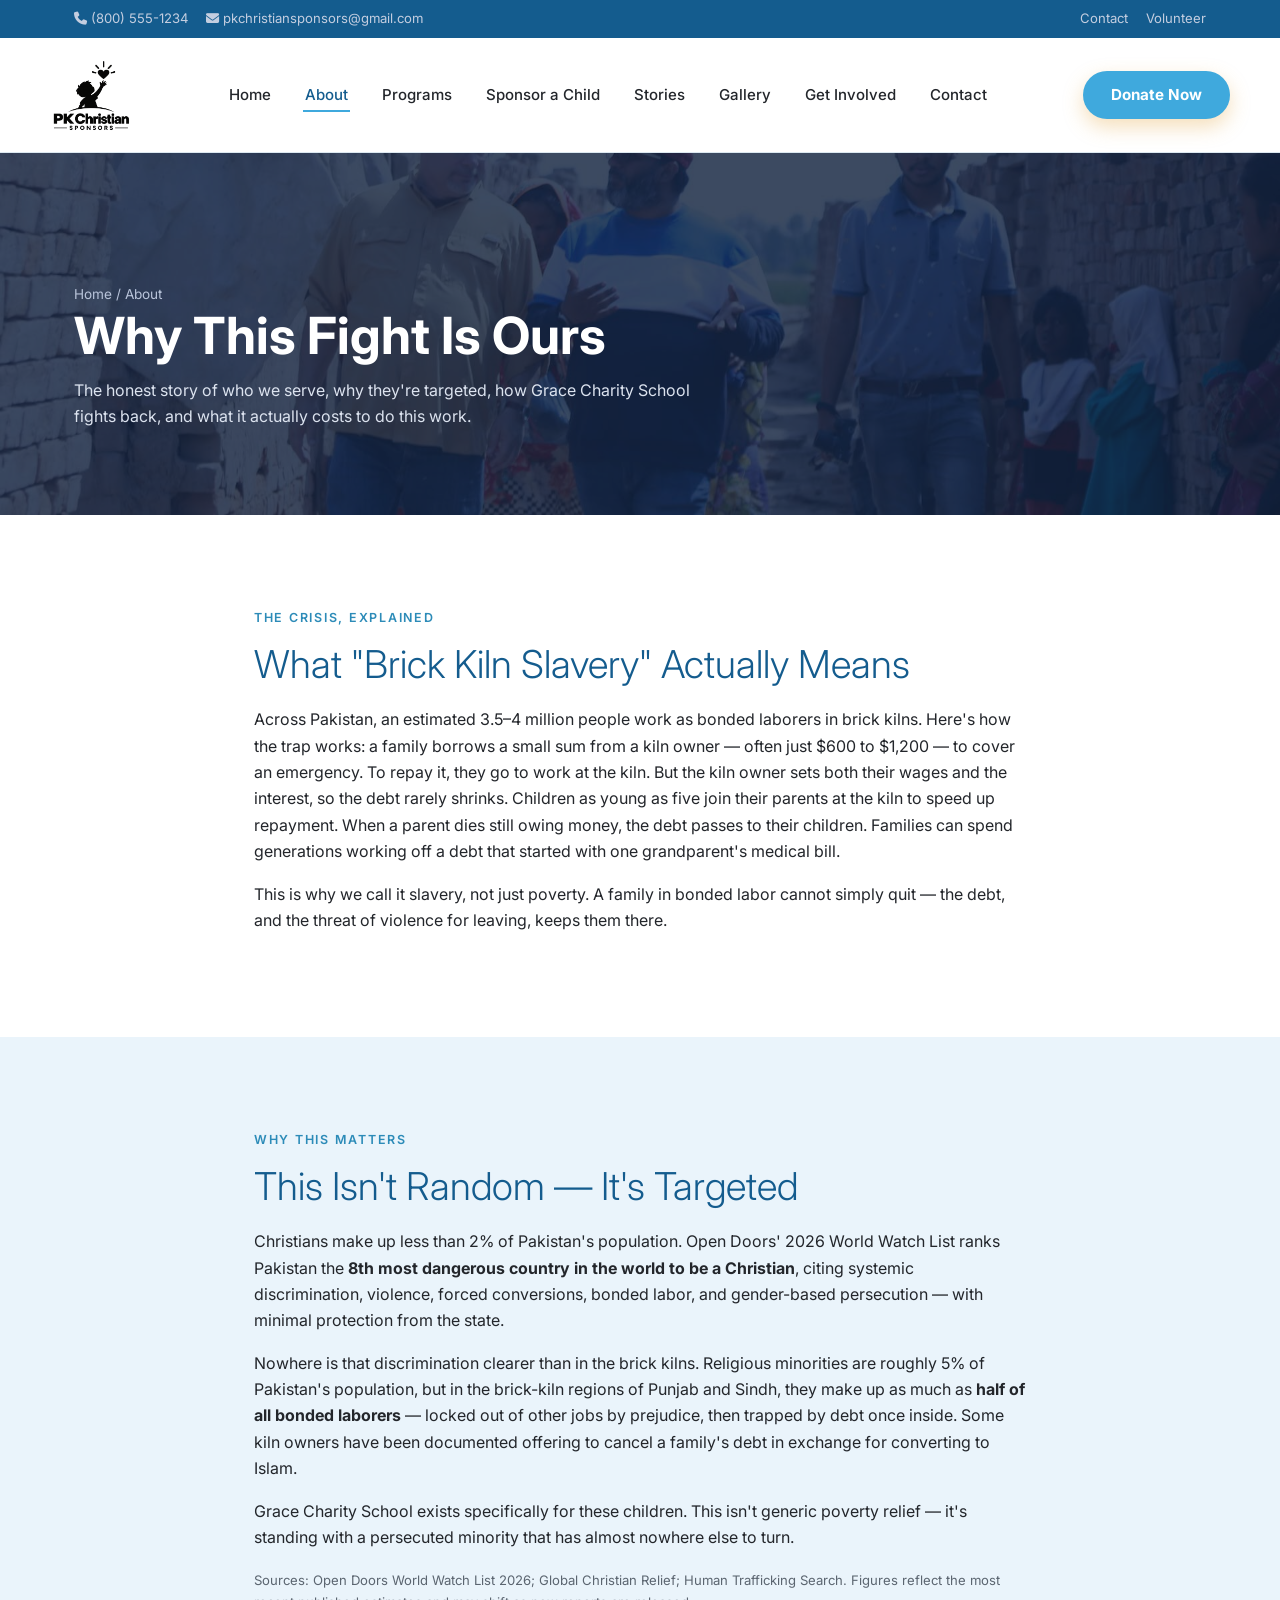
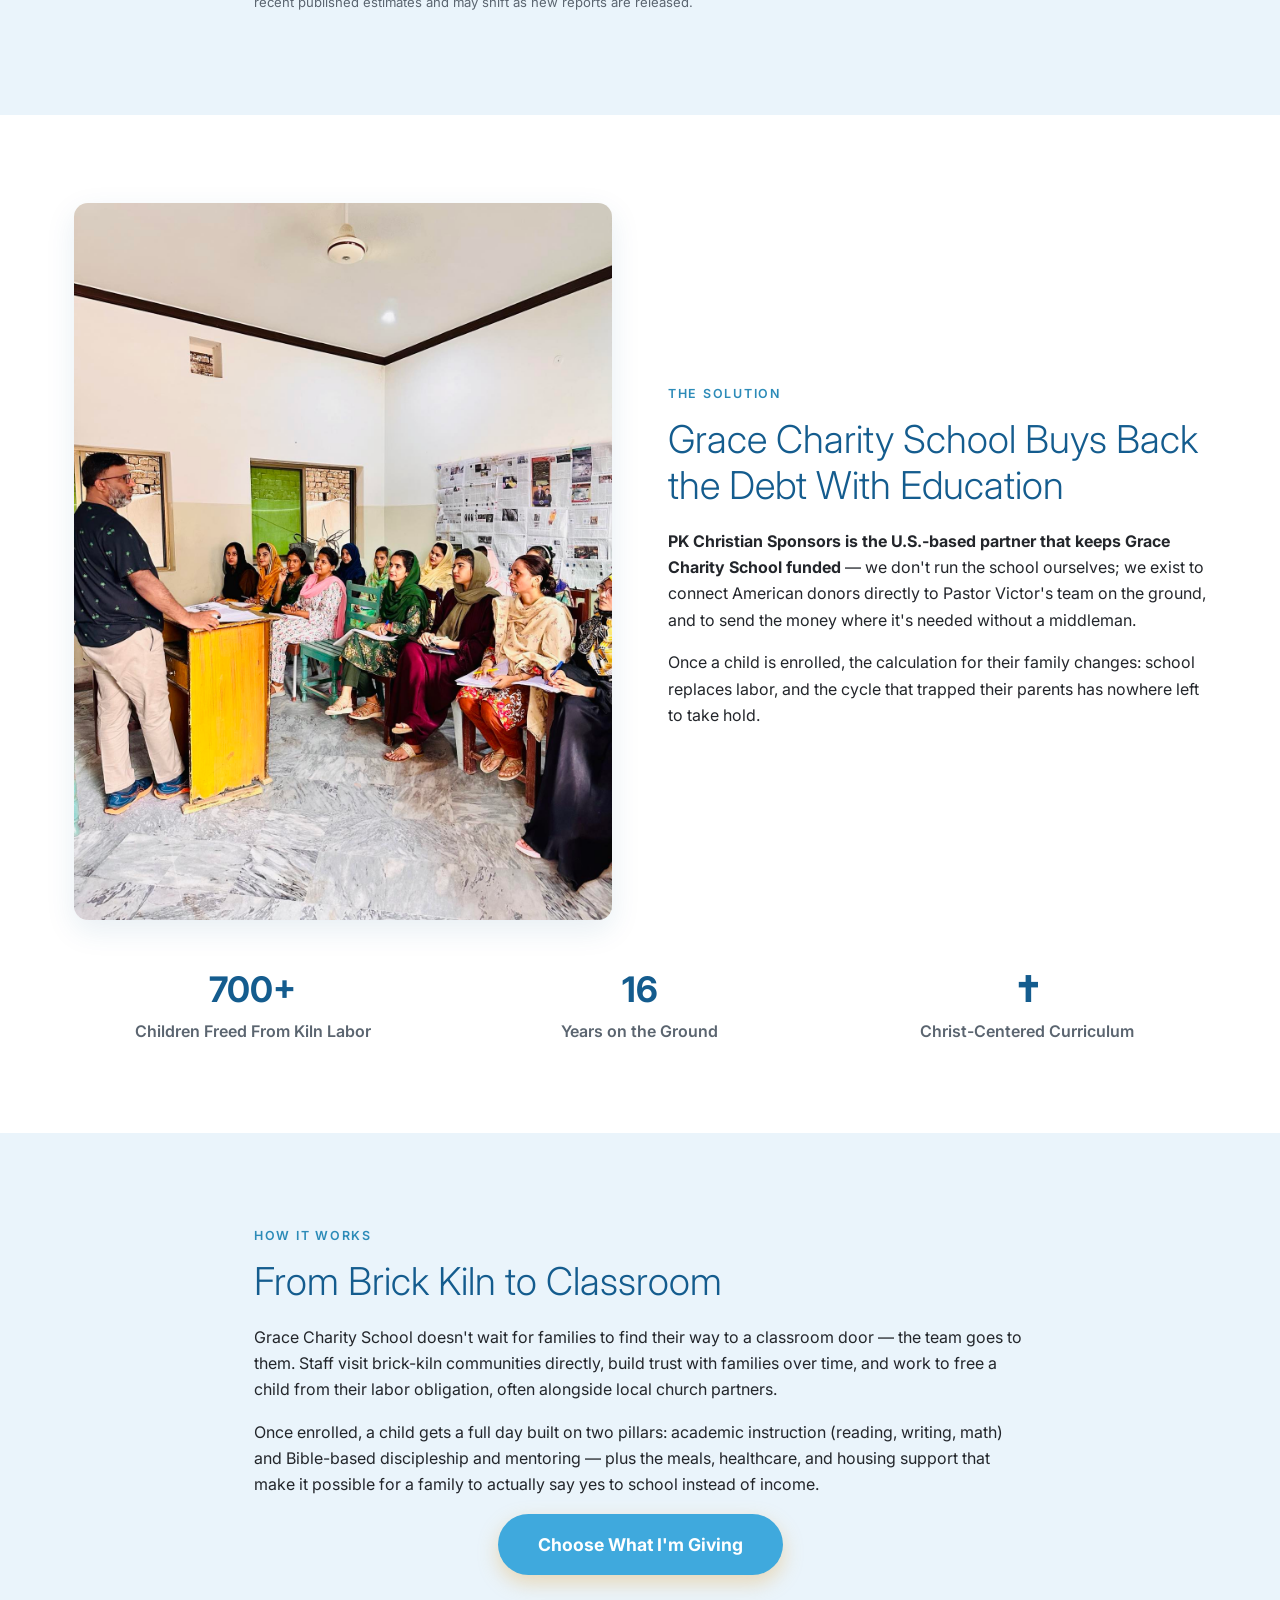
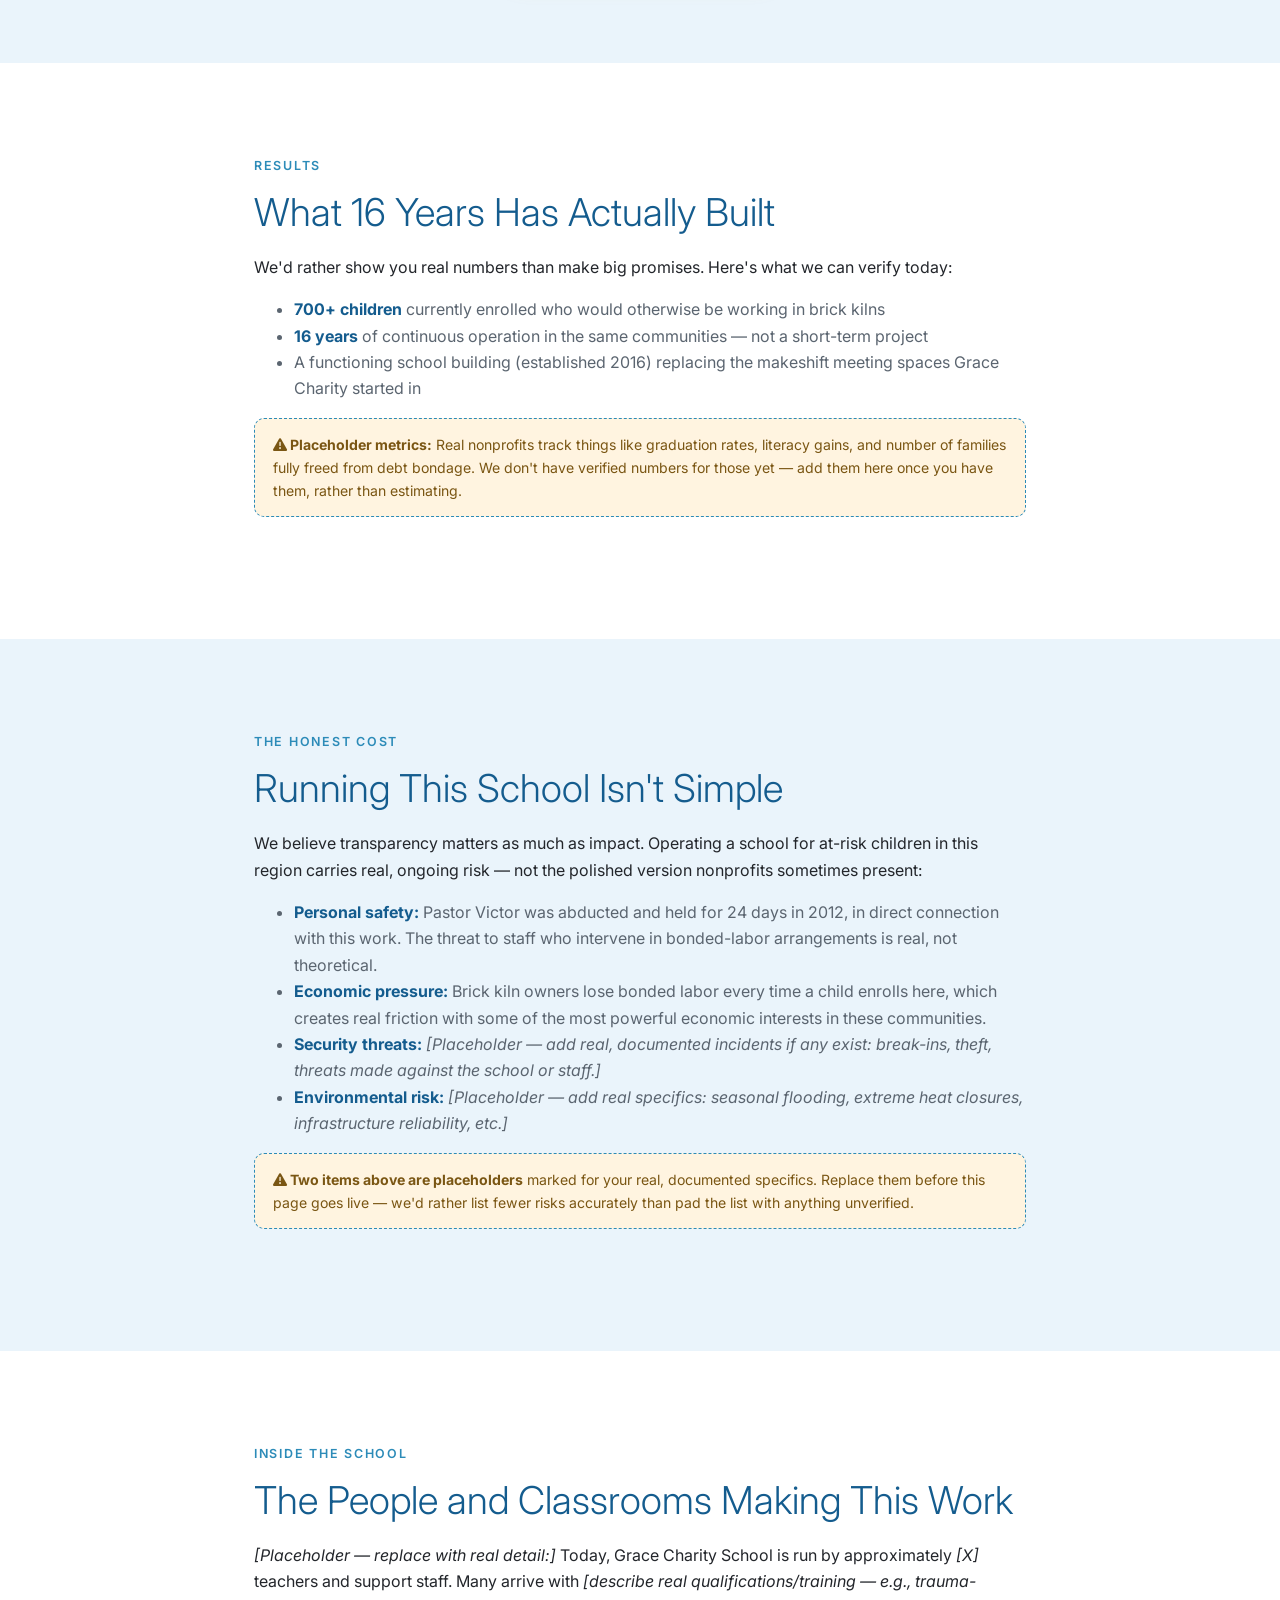
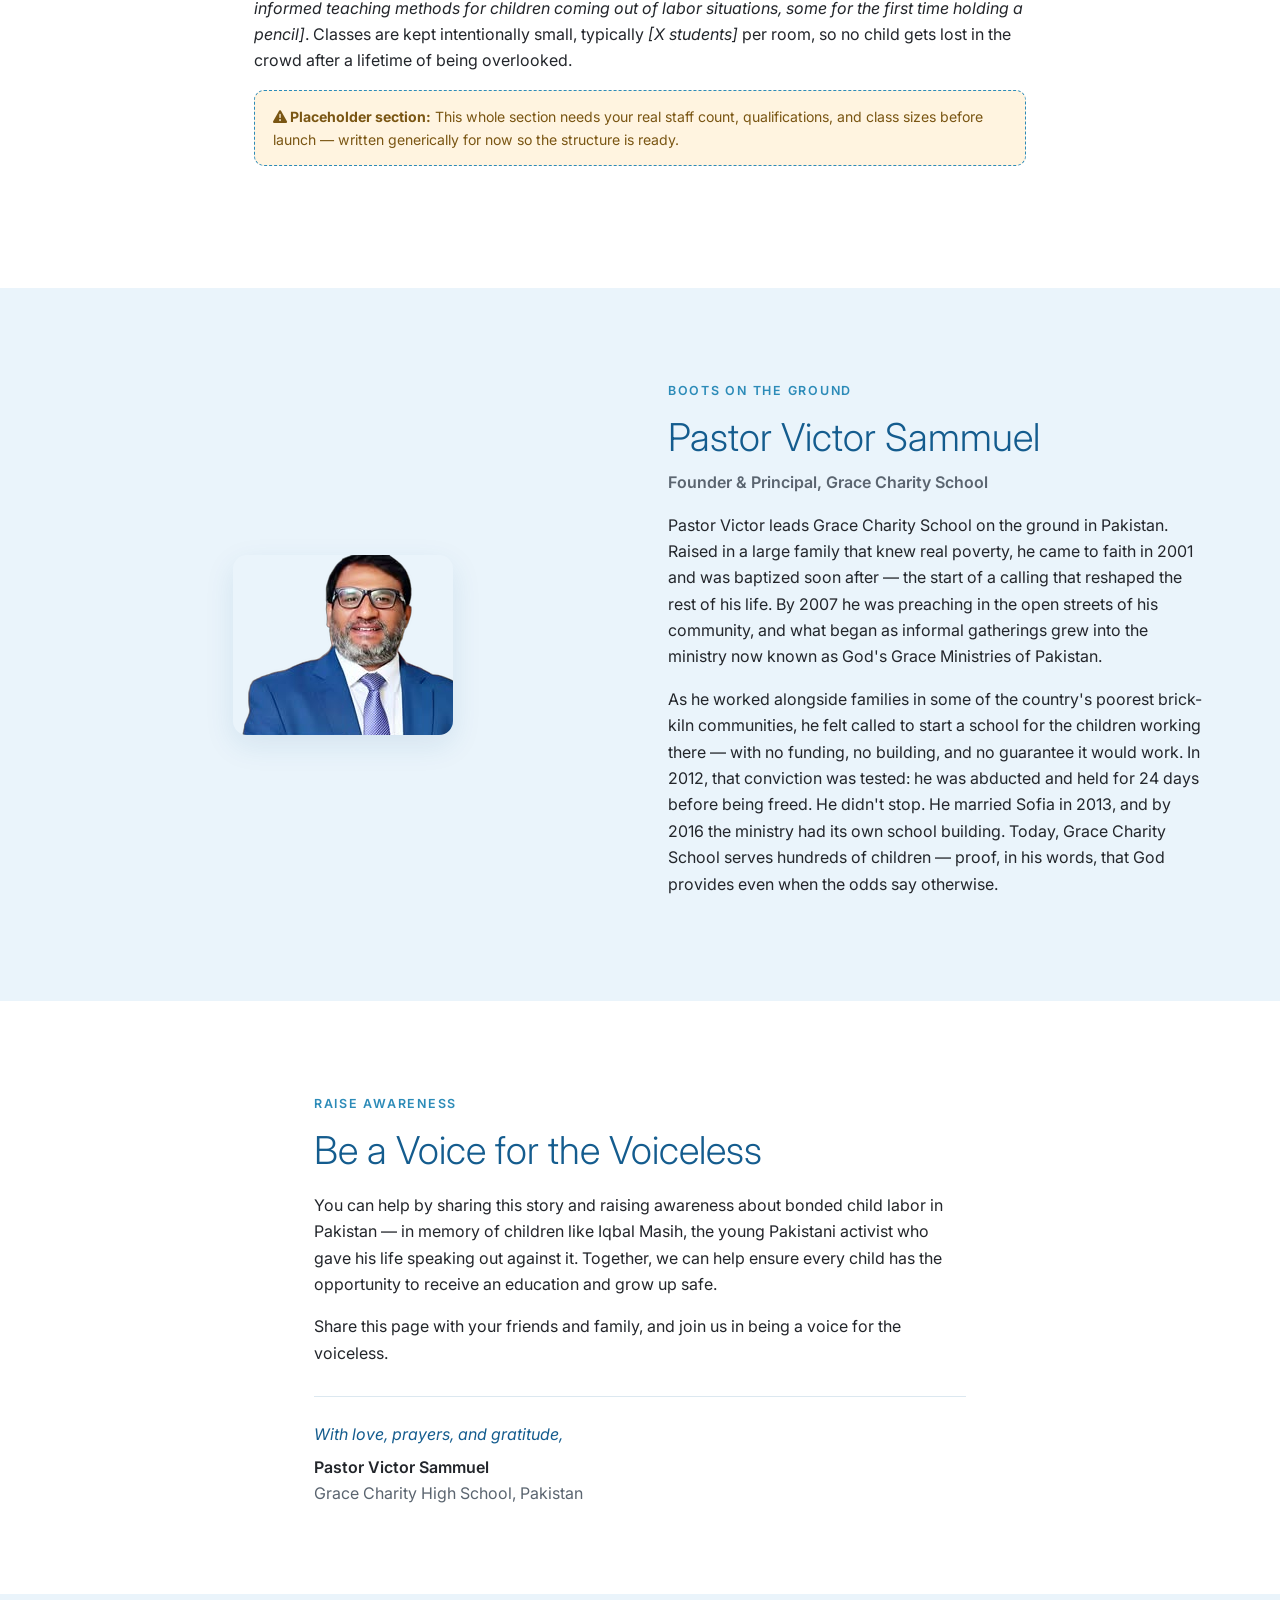
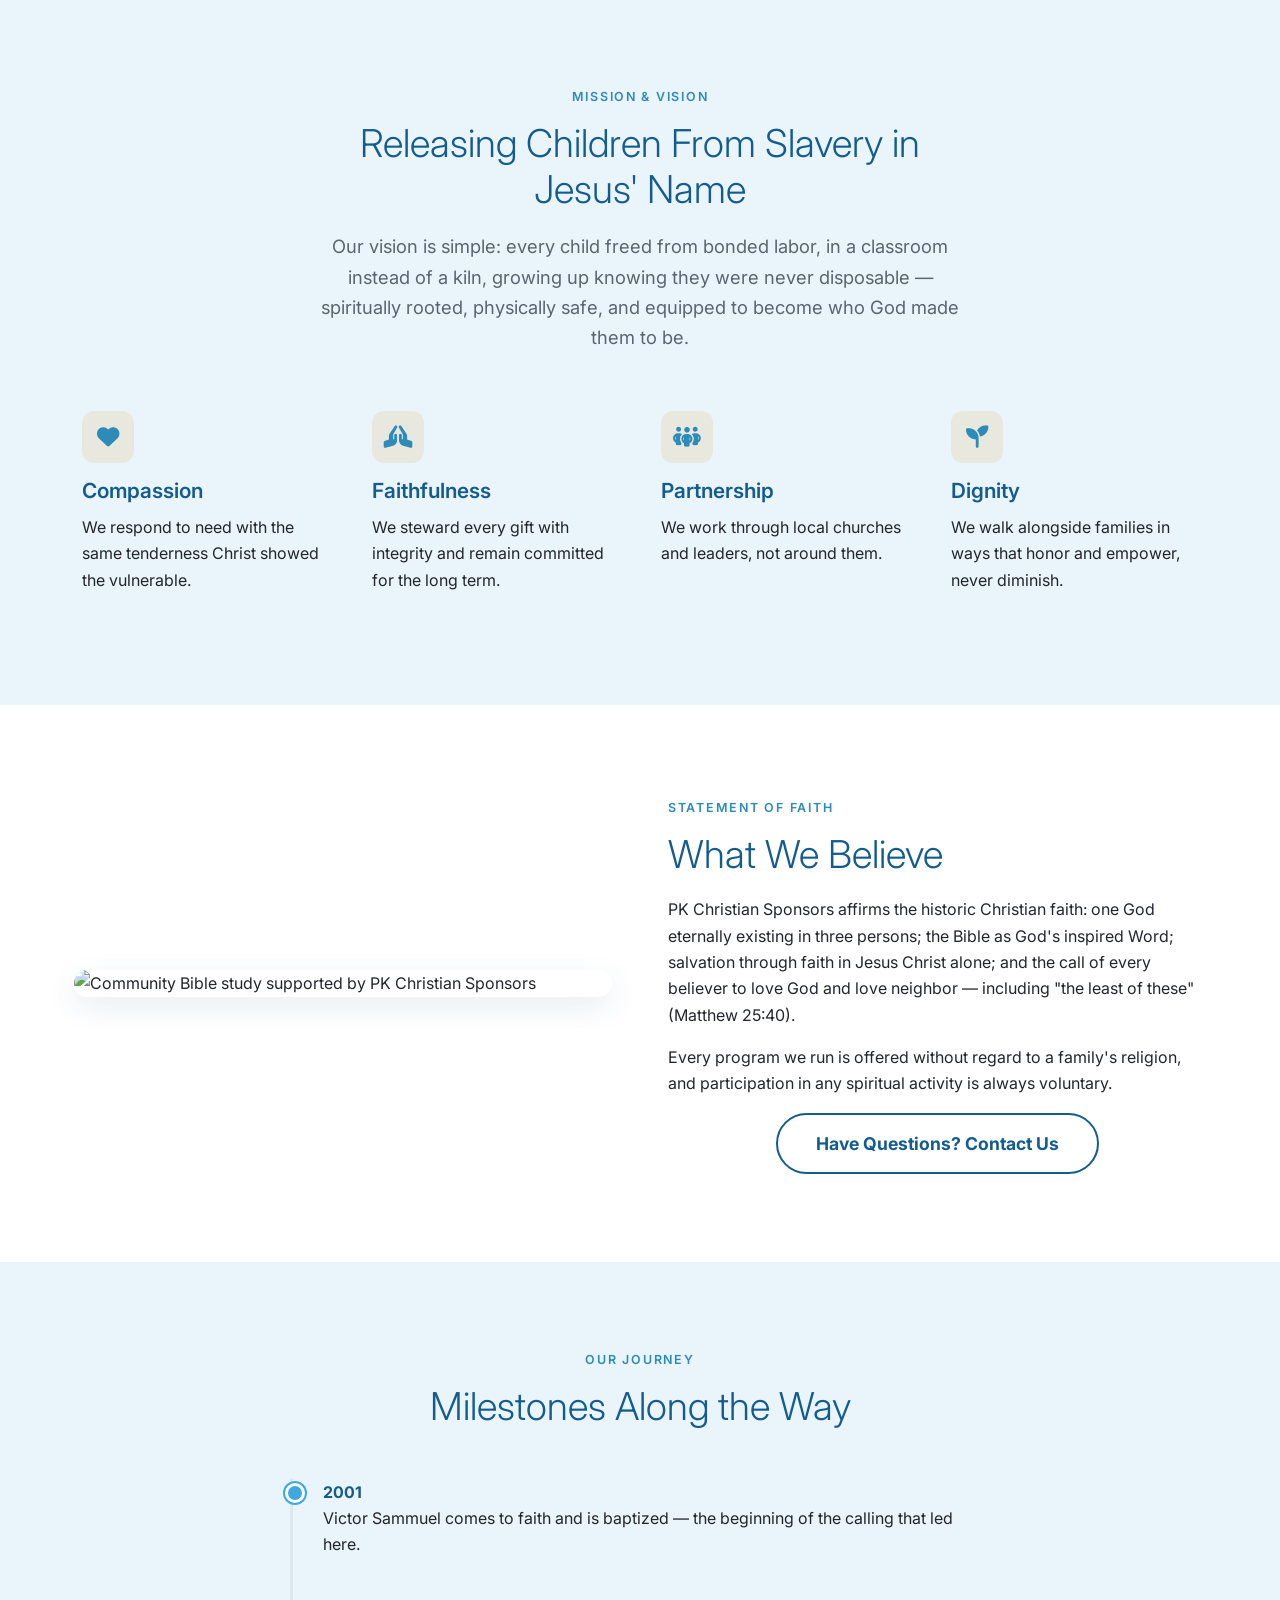
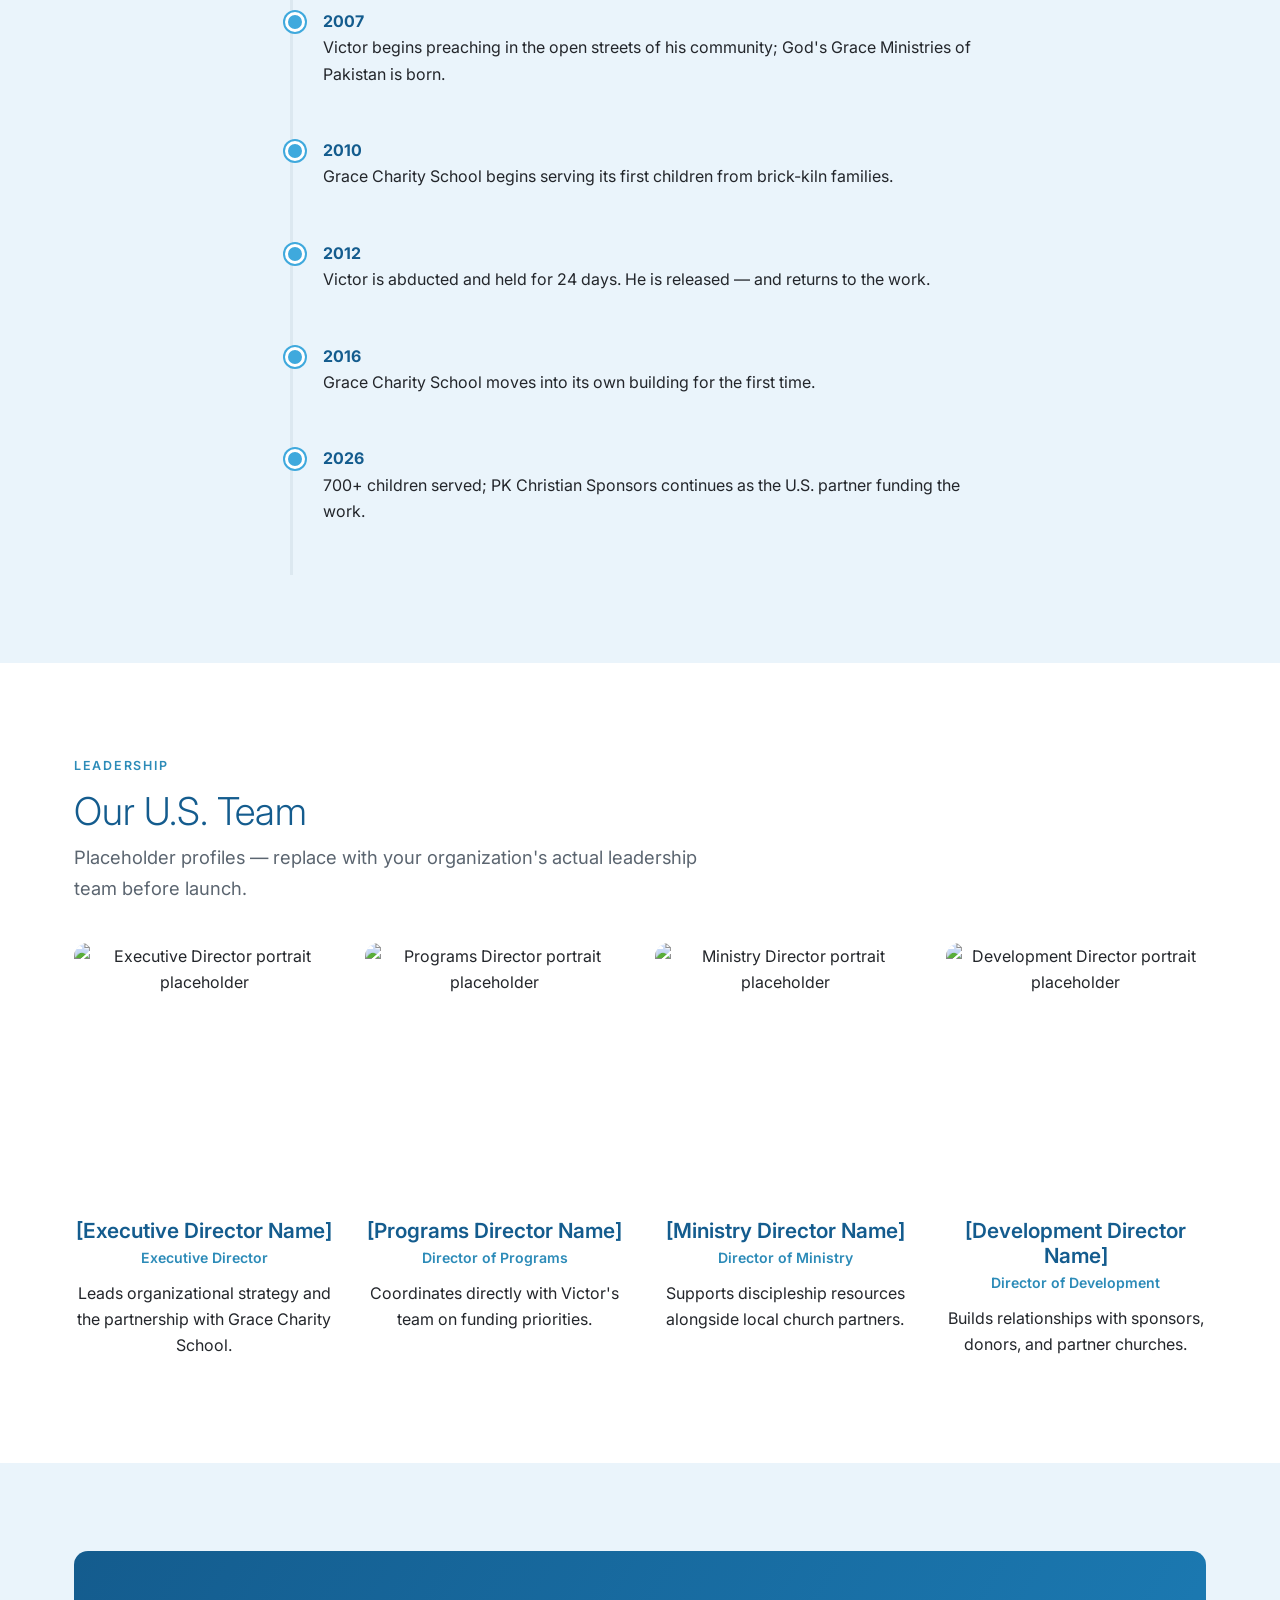
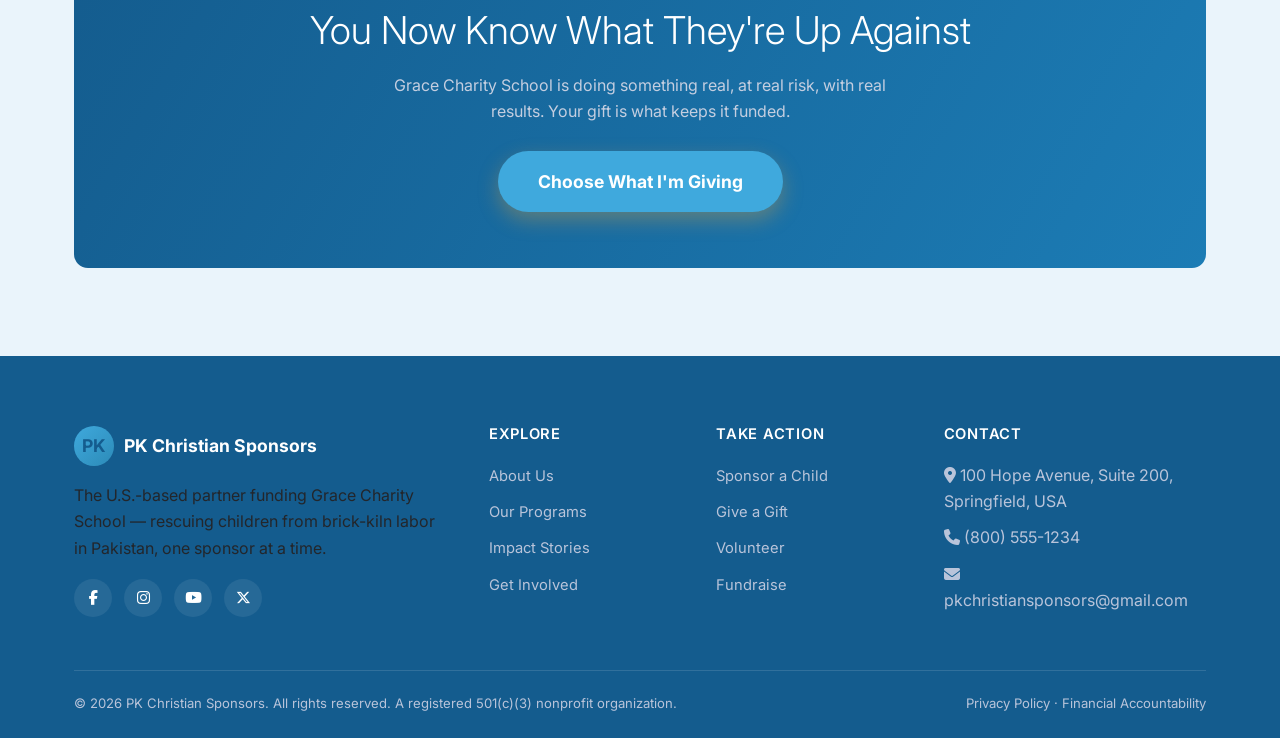
==== commit f9dd8cdf: "Rewrite site copy around the real mission: end the brick-kiln slave cycle - Home page rebuilt as a t" ====
--- a/about.html
+++ b/about.html
@@ -4,7 +4,7 @@
 <meta charset="UTF-8">
 <meta name="viewport" content="width=device-width, initial-scale=1.0">
 <title>About Us | PK Christian Sponsors</title>
-<meta name="description" content="Learn about PK Christian Sponsors' story, mission, values, and statement of faith.">
+<meta name="description" content="The real story of Grace Charity School: why Pakistan's Christians are targeted for brick-kiln bonded labor, how the school fights it, and the honest risks of doing this work.">
 <link rel="icon" href="data:image/svg+xml,<svg xmlns=%22http://www.w3.org/2000/svg%22 viewBox=%220 0 100 100%22><text y=%22.9em%22 font-size=%2290%22>✝️</text></svg>">
 <link rel="preconnect" href="https://fonts.googleapis.com">
 <link href="https://fonts.googleapis.com/css2?family=Inter:wght@300;400;500;600;700&display=swap" rel="stylesheet">
@@ -50,49 +50,55 @@
   </div>
 </header>
 
-<section class="page-hero" style="background-image:url('https://picsum.photos/seed/pk-about-hero/1600/700');">
+<section class="page-hero" style="background-image:url('images/gallery/grace-charity-school-redeeming-love-missions-general-2.jpg');">
   <div class="container">
     <div class="breadcrumb"><a href="index.html">Home</a> / About</div>
-    <h1>Our Story, Mission &amp; Faith</h1>
-    <p style="max-width:600px;color:#DCE3EF;">Two decades of walking alongside children and families, rooted in the belief that every person is made in the image of God.</p>
+    <h1>Why This Fight Is Ours</h1>
+    <p style="max-width:640px;color:#DCE3EF;">The honest story of who we serve, why they're targeted, how Grace Charity School fights back, and what it actually costs to do this work.</p>
   </div>
 </section>
 
 <section class="section">
-  <div class="container split">
-    <div>
-      <span class="eyebrow">Our Story</span>
-      <h2>From One Congregation to a Global Ministry</h2>
-      <p>PK Christian Sponsors began in 2010 when a small congregation felt called to support a handful of children in a neighboring community facing extreme poverty. What started as a handful of sponsorships grew, through the faithfulness of ordinary families, into a ministry now serving tens of thousands of children across 34 countries.</p>
-      <p>We remain committed to our founding conviction: that lasting transformation happens through long-term relationship, local church partnership, and the good news of Jesus Christ — not through short-term aid alone.</p>
-    </div>
-    <div class="split-media">
-      <img src="https://picsum.photos/seed/pk-about-story/900/700" alt="Founding community of PK Christian Sponsors">
-    </div>
+  <div class="container" style="max-width:820px;">
+    <span class="eyebrow">The Crisis, Explained</span>
+    <h2>What "Brick Kiln Slavery" Actually Means</h2>
+    <p>Across Pakistan, an estimated 3.5–4 million people work as bonded laborers in brick kilns. Here's how the trap works: a family borrows a small sum from a kiln owner — often just $600 to $1,200 — to cover an emergency. To repay it, they go to work at the kiln. But the kiln owner sets both their wages and the interest, so the debt rarely shrinks. Children as young as five join their parents at the kiln to speed up repayment. When a parent dies still owing money, the debt passes to their children. Families can spend generations working off a debt that started with one grandparent's medical bill.</p>
+    <p>This is why we call it slavery, not just poverty. A family in bonded labor cannot simply quit — the debt, and the threat of violence for leaving, keeps them there.</p>
+  </div>
+</section>
+
+<section class="section section--cream">
+  <div class="container" style="max-width:820px;">
+    <span class="eyebrow">Why This Matters</span>
+    <h2>This Isn't Random — It's Targeted</h2>
+    <p>Christians make up less than 2% of Pakistan's population. Open Doors' 2026 World Watch List ranks Pakistan the <strong>8th most dangerous country in the world to be a Christian</strong>, citing systemic discrimination, violence, forced conversions, bonded labor, and gender-based persecution — with minimal protection from the state.</p>
+    <p>Nowhere is that discrimination clearer than in the brick kilns. Religious minorities are roughly 5% of Pakistan's population, but in the brick-kiln regions of Punjab and Sindh, they make up as much as <strong>half of all bonded laborers</strong> — locked out of other jobs by prejudice, then trapped by debt once inside. Some kiln owners have been documented offering to cancel a family's debt in exchange for converting to Islam.</p>
+    <p>Grace Charity School exists specifically for these children. This isn't generic poverty relief — it's standing with a persecuted minority that has almost nowhere else to turn.</p>
+    <p class="form-note" style="margin-top:20px;">Sources: Open Doors World Watch List 2026; Global Christian Relief; Human Trafficking Search. Figures reflect the most recent published estimates and may shift as new reports are released.</p>
   </div>
 </section>
 
 <section class="section" id="partner">
   <div class="container split">
     <div class="split-media">
-      <img src="https://picsum.photos/seed/pk-grace-charity/900/700" alt="Students at Grace Charity School in Pakistan">
+      <img src="images/gallery/grace-charity-school-redeeming-love-missions-teachers-cards-35.jpg" alt="Students at Grace Charity School in Pakistan">
     </div>
     <div>
-      <span class="eyebrow">Our Ministry Partner</span>
-      <h2>Grace Charity School, Pakistan</h2>
-      <p><strong>PK Christian Sponsors is the U.S.-based advocacy and fundraising partner for Grace Charity School</strong> — we don't operate the school ourselves, but walk alongside its on-the-ground team, channeling sponsor and donor support directly to their work.</p>
-      <p>Located in the heart of Pakistan, Grace Charity School is a beacon of hope for children who have faced unimaginable challenges. Through education, mentorship, and faith, the school is breaking the cycle of poverty and offering these children a chance to dream again.</p>
+      <span class="eyebrow">The Solution</span>
+      <h2>Grace Charity School Buys Back the Debt With Education</h2>
+      <p><strong>PK Christian Sponsors is the U.S.-based partner that keeps Grace Charity School funded</strong> — we don't run the school ourselves; we exist to connect American donors directly to Pastor Victor's team on the ground, and to send the money where it's needed without a middleman.</p>
+      <p>Once a child is enrolled, the calculation for their family changes: school replaces labor, and the cycle that trapped their parents has nowhere left to take hold.</p>
     </div>
   </div>
   <div class="container">
     <div class="grid grid--3 text-center" style="margin-top:40px;">
       <div>
         <div style="font-family:var(--font-head);font-size:2.2rem;font-weight:700;color:var(--navy);">700+</div>
-        <div style="color:var(--muted);font-weight:600;">Students Impacted</div>
-      </div>
-      <div>
-        <div style="font-family:var(--font-head);font-size:2.2rem;font-weight:700;color:var(--navy);">30</div>
-        <div style="color:var(--muted);font-weight:600;">Dedicated Staff Members</div>
+        <div style="color:var(--muted);font-weight:600;">Children Freed From Kiln Labor</div>
+      </div>
+      <div>
+        <div style="font-family:var(--font-head);font-size:2.2rem;font-weight:700;color:var(--navy);">16</div>
+        <div style="color:var(--muted);font-weight:600;">Years on the Ground</div>
       </div>
       <div>
         <div style="font-family:var(--font-head);font-size:2.2rem;font-weight:700;color:var(--navy);">✝</div>
@@ -104,30 +110,56 @@
 
 <section class="section section--cream">
   <div class="container" style="max-width:820px;">
-    <span class="eyebrow">Grace Charity's Work</span>
-    <h2>Serving Street and Brick Kiln Children</h2>
-    <p>Grace Charity is committed to serving street and brick kiln children in Pakistan. The organization provides education, support, and advocacy to help these children break free from the cycle of poverty and exploitation — because every child deserves a chance to receive an education, grow in a safe environment, and reach their full potential.</p>
-    <p>Through its programs, Grace Charity works to:</p>
+    <span class="eyebrow">How It Works</span>
+    <h2>From Brick Kiln to Classroom</h2>
+    <p>Grace Charity School doesn't wait for families to find their way to a classroom door — the team goes to them. Staff visit brick-kiln communities directly, build trust with families over time, and work to free a child from their labor obligation, often alongside local church partners.</p>
+    <p>Once enrolled, a child gets a full day built on two pillars: academic instruction (reading, writing, math) and Bible-based discipleship and mentoring — plus the meals, healthcare, and housing support that make it possible for a family to actually say yes to school instead of income.</p>
+    <div class="text-center"><a href="donate.html" class="btn btn--gold">Choose What I'm Giving</a></div>
+  </div>
+</section>
+
+<section class="section" id="results">
+  <div class="container" style="max-width:820px;">
+    <span class="eyebrow">Results</span>
+    <h2>What 16 Years Has Actually Built</h2>
+    <p>We'd rather show you real numbers than make big promises. Here's what we can verify today:</p>
     <ul style="color:var(--muted);">
-      <li>Provide education and vocational training to street and brick kiln children</li>
-      <li>Support families and communities in breaking the cycle of poverty</li>
-      <li>Advocate for children's rights and work toward the elimination of child labor</li>
-      <li>Offer a safe, nurturing environment where children can grow and thrive</li>
+      <li><strong style="color:var(--navy);">700+ children</strong> currently enrolled who would otherwise be working in brick kilns</li>
+      <li><strong style="color:var(--navy);">16 years</strong> of continuous operation in the same communities — not a short-term project</li>
+      <li>A functioning school building (established 2016) replacing the makeshift meeting spaces Grace Charity started in</li>
     </ul>
-    <p>By supporting PK Christian Sponsors, you help sustain this work and make a real difference in the lives of these vulnerable children.</p>
-    <div class="text-center"><a href="donate.html" class="btn btn--gold">Support Grace Charity School</a></div>
-  </div>
-</section>
-
-<section class="section">
-  <div class="container" style="max-width:700px;">
-    <span class="eyebrow">Raise Awareness</span>
-    <h2>Be a Voice for the Voiceless</h2>
-    <p>You can help by sharing Grace Charity's story and raising awareness about child labor in Pakistan — in memory of children like Iqbal Masih, the young Pakistani activist who gave his life speaking out against it. Together, we can help ensure every child has the opportunity to receive an education and grow up safe.</p>
-    <p>Share this story with your friends and family, and join us in being a voice for the voiceless.</p>
-    <div style="margin-top:30px;padding-top:24px;border-top:1px solid var(--border);">
-      <p style="font-style:italic;color:var(--navy);margin-bottom:6px;">With love, prayers, and gratitude,</p>
-      <p style="font-weight:600;margin-bottom:0;">Pastor Victor Sammuel<br><span style="color:var(--muted);font-weight:400;">Grace Charity High School, Pakistan</span></p>
+    <div class="sample-flag">
+      <strong><i class="fa-solid fa-triangle-exclamation"></i> Placeholder metrics:</strong>
+      Real nonprofits track things like graduation rates, literacy gains, and number of families fully freed from debt bondage. We don't have verified numbers for those yet — add them here once you have them, rather than estimating.
+    </div>
+  </div>
+</section>
+
+<section class="section section--cream" id="challenges">
+  <div class="container" style="max-width:820px;">
+    <span class="eyebrow">The Honest Cost</span>
+    <h2>Running This School Isn't Simple</h2>
+    <p>We believe transparency matters as much as impact. Operating a school for at-risk children in this region carries real, ongoing risk — not the polished version nonprofits sometimes present:</p>
+    <ul style="color:var(--muted);">
+      <li><strong style="color:var(--navy);">Personal safety:</strong> Pastor Victor was abducted and held for 24 days in 2012, in direct connection with this work. The threat to staff who intervene in bonded-labor arrangements is real, not theoretical.</li>
+      <li><strong style="color:var(--navy);">Economic pressure:</strong> Brick kiln owners lose bonded labor every time a child enrolls here, which creates real friction with some of the most powerful economic interests in these communities.</li>
+      <li><strong style="color:var(--navy);">Security threats:</strong> <em>[Placeholder — add real, documented incidents if any exist: break-ins, theft, threats made against the school or staff.]</em></li>
+      <li><strong style="color:var(--navy);">Environmental risk:</strong> <em>[Placeholder — add real specifics: seasonal flooding, extreme heat closures, infrastructure reliability, etc.]</em></li>
+    </ul>
+    <div class="sample-flag">
+      <strong><i class="fa-solid fa-triangle-exclamation"></i> Two items above are placeholders</strong> marked for your real, documented specifics. Replace them before this page goes live — we'd rather list fewer risks accurately than pad the list with anything unverified.
+    </div>
+  </div>
+</section>
+
+<section class="section" id="staff">
+  <div class="container" style="max-width:820px;">
+    <span class="eyebrow">Inside the School</span>
+    <h2>The People and Classrooms Making This Work</h2>
+    <p><em>[Placeholder — replace with real detail:]</em> Today, Grace Charity School is run by approximately <em>[X]</em> teachers and support staff. Many arrive with <em>[describe real qualifications/training — e.g., trauma-informed teaching methods for children coming out of labor situations, some for the first time holding a pencil]</em>. Classes are kept intentionally small, typically <em>[X students]</em> per room, so no child gets lost in the crowd after a lifetime of being overlooked.</p>
+    <div class="sample-flag">
+      <strong><i class="fa-solid fa-triangle-exclamation"></i> Placeholder section:</strong>
+      This whole section needs your real staff count, qualifications, and class sizes before launch — written generically for now so the structure is ready.
     </div>
   </div>
 </section>
@@ -148,10 +180,23 @@
 </section>
 
 <section class="section">
+  <div class="container" style="max-width:700px;">
+    <span class="eyebrow">Raise Awareness</span>
+    <h2>Be a Voice for the Voiceless</h2>
+    <p>You can help by sharing this story and raising awareness about bonded child labor in Pakistan — in memory of children like Iqbal Masih, the young Pakistani activist who gave his life speaking out against it. Together, we can help ensure every child has the opportunity to receive an education and grow up safe.</p>
+    <p>Share this page with your friends and family, and join us in being a voice for the voiceless.</p>
+    <div style="margin-top:30px;padding-top:24px;border-top:1px solid var(--border);">
+      <p style="font-style:italic;color:var(--navy);margin-bottom:6px;">With love, prayers, and gratitude,</p>
+      <p style="font-weight:600;margin-bottom:0;">Pastor Victor Sammuel<br><span style="color:var(--muted);font-weight:400;">Grace Charity High School, Pakistan</span></p>
+    </div>
+  </div>
+</section>
+
+<section class="section section--cream">
   <div class="container text-center" style="max-width:700px;">
     <span class="eyebrow">Mission &amp; Vision</span>
-    <h2>Releasing Children From Poverty in Jesus' Name</h2>
-    <p class="lede text-center">Our vision is a world where every child, family, and community has the opportunity to experience the fullness of life found in Christ — free from the effects of poverty, spiritually rooted, and equipped to become the person God created them to be.</p>
+    <h2>Releasing Children From Slavery in Jesus' Name</h2>
+    <p class="lede text-center">Our vision is simple: every child freed from bonded labor, in a classroom instead of a kiln, growing up knowing they were never disposable — spiritually rooted, physically safe, and equipped to become who God made them to be.</p>
   </div>
 
   <div class="container">
@@ -201,24 +246,28 @@
     <h2 class="text-center" style="margin-bottom:50px;">Milestones Along the Way</h2>
     <div class="timeline" style="max-width:700px;margin:0 auto;">
       <div class="timeline-item">
+        <div class="year">2001</div>
+        <p>Victor Sammuel comes to faith and is baptized — the beginning of the calling that led here.</p>
+      </div>
+      <div class="timeline-item">
+        <div class="year">2007</div>
+        <p>Victor begins preaching in the open streets of his community; God's Grace Ministries of Pakistan is born.</p>
+      </div>
+      <div class="timeline-item">
         <div class="year">2010</div>
-        <p>A single congregation begins sponsoring 40 children in a partner community.</p>
-      </div>
-      <div class="timeline-item">
-        <div class="year">2011</div>
-        <p>PK Christian Sponsors becomes an independent 501(c)(3) and expands to 6 countries.</p>
+        <p>Grace Charity School begins serving its first children from brick-kiln families.</p>
+      </div>
+      <div class="timeline-item">
+        <div class="year">2012</div>
+        <p>Victor is abducted and held for 24 days. He is released — and returns to the work.</p>
       </div>
       <div class="timeline-item">
         <div class="year">2016</div>
-        <p>Clean water and health initiatives launch alongside the sponsorship program.</p>
-      </div>
-      <div class="timeline-item">
-        <div class="year">2021</div>
-        <p>The 10,000th child is sponsored; community development programs begin.</p>
+        <p>Grace Charity School moves into its own building for the first time.</p>
       </div>
       <div class="timeline-item">
         <div class="year">2026</div>
-        <p>Now serving children and families across 34 countries with local church partners.</p>
+        <p>700+ children served; PK Christian Sponsors continues as the U.S. partner funding the work.</p>
       </div>
     </div>
   </div>
@@ -227,26 +276,26 @@
 <section class="section">
   <div class="container">
     <span class="eyebrow">Leadership</span>
-    <h2 style="margin-bottom:8px;">Meet Our Team</h2>
+    <h2 style="margin-bottom:8px;">Our U.S. Team</h2>
     <p class="lede" style="margin-bottom:40px;">Placeholder profiles — replace with your organization's actual leadership team before launch.</p>
     <div class="grid grid--4">
       <div class="team-card">
         <img src="https://picsum.photos/seed/pk-team-1/400/400" alt="Executive Director portrait placeholder">
         <h3>[Executive Director Name]</h3>
         <div class="role">Executive Director</div>
-        <p>Leads organizational strategy and ministry partnerships worldwide.</p>
+        <p>Leads organizational strategy and the partnership with Grace Charity School.</p>
       </div>
       <div class="team-card">
         <img src="https://picsum.photos/seed/pk-team-2/400/400" alt="Programs Director portrait placeholder">
         <h3>[Programs Director Name]</h3>
         <div class="role">Director of Programs</div>
-        <p>Oversees sponsorship, education, and health initiatives in the field.</p>
+        <p>Coordinates directly with Victor's team on funding priorities.</p>
       </div>
       <div class="team-card">
         <img src="https://picsum.photos/seed/pk-team-3/400/400" alt="Ministry Director portrait placeholder">
         <h3>[Ministry Director Name]</h3>
         <div class="role">Director of Ministry</div>
-        <p>Coordinates discipleship resources with local church partners.</p>
+        <p>Supports discipleship resources alongside local church partners.</p>
       </div>
       <div class="team-card">
         <img src="https://picsum.photos/seed/pk-team-4/400/400" alt="Development Director portrait placeholder">
@@ -261,11 +310,10 @@
 <section class="section section--cream">
   <div class="container">
     <div class="cta-banner">
-      <h2>Join Our Story</h2>
-      <p style="max-width:520px;margin:0 auto 26px;">Become part of a community committed to releasing children from poverty in Jesus' name.</p>
+      <h2>You Now Know What They're Up Against</h2>
+      <p style="max-width:520px;margin:0 auto 26px;">Grace Charity School is doing something real, at real risk, with real results. Your gift is what keeps it funded.</p>
       <div class="btn-row" style="justify-content:center;">
-        <a href="sponsor.html" class="btn btn--gold">Sponsor a Child</a>
-        <a href="get-involved.html" class="btn btn--outline">Get Involved</a>
+        <a href="donate.html" class="btn btn--gold">Choose What I'm Giving</a>
       </div>
     </div>
   </div>
@@ -279,7 +327,7 @@
           <span class="mark" style="width:40px;height:40px;border-radius:50%;background:linear-gradient(135deg,#3FA9DD,#2C8BB8);color:#145C8E;display:flex;align-items:center;justify-content:center;font-family:'Inter',sans-serif;font-weight:700;">PK</span>
           <span>PK Christian Sponsors</span>
         </div>
-        <p>A faith-based nonprofit dedicated to releasing children from poverty in Jesus' name through sponsorship, education, and community partnership.</p>
+        <p>The U.S.-based partner funding Grace Charity School — rescuing children from brick-kiln labor in Pakistan, one sponsor at a time.</p>
         <div class="social-row">
           <a href="#" aria-label="Facebook"><i class="fa-brands fa-facebook-f"></i></a>
           <a href="#" aria-label="Instagram"><i class="fa-brands fa-instagram"></i></a>
--- a/css/style.css
+++ b/css/style.css
@@ -903,6 +903,48 @@
 .repairs-bar-track { background: var(--border); border-radius: 999px; height: 16px; overflow: hidden; margin: 18px 0 8px; }
 .repairs-bar-fill { background: linear-gradient(90deg, var(--gold), var(--gold-dark)); height: 100%; border-radius: 999px; }
 .repairs-meta { display: flex; justify-content: space-between; font-weight: 600; color: var(--navy); margin-bottom: 26px; font-size: 0.95rem; }
+
+/* Full-sponsorship value-stack card */
+.sponsorship-card {
+  display: flex;
+  gap: 28px;
+  background: var(--white);
+  border: 1px solid var(--border);
+  border-radius: var(--radius);
+  box-shadow: var(--shadow-sm);
+  overflow: hidden;
+  margin-bottom: 30px;
+}
+.sponsorship-media { flex: 0 0 42%; min-height: 260px; }
+.sponsorship-media img { width: 100%; height: 100%; object-fit: cover; display: block; }
+.sponsorship-body { padding: 28px 30px 28px 0; flex: 1; }
+.sponsorship-body .price { font-family: var(--font-head); font-size: 2.4rem; font-weight: 700; color: var(--navy); margin: 6px 0 4px; }
+.sponsorship-body .price span { font-size: 1rem; font-weight: 500; color: var(--muted); }
+.check-list { list-style: none; padding: 0; margin: 16px 0 0; }
+.check-list li { padding: 6px 0; color: var(--text); font-size: 0.95rem; }
+.check-list li::before { content: "✓ "; color: var(--success); font-weight: 700; }
+.check-list--priced li {
+  display: flex;
+  justify-content: space-between;
+  align-items: baseline;
+  gap: 12px;
+  border-bottom: 1px dashed var(--border);
+}
+.check-list--priced li:last-child { border-bottom: none; }
+.check-list--priced .check-price { font-family: var(--font-head); font-weight: 700; color: var(--navy); flex-shrink: 0; }
+@media (max-width: 760px) {
+  .sponsorship-card { flex-direction: column; }
+  .sponsorship-media { flex: none; height: 200px; }
+  .sponsorship-body { padding: 22px; }
+}
+
+.select-label {
+  font-family: var(--font-head);
+  font-weight: 600;
+  font-size: 0.92rem;
+  color: var(--navy);
+  margin: 22px 0 10px;
+}
 
 /* Sponsor multiple children — quantity stepper */
 .quantity-row {
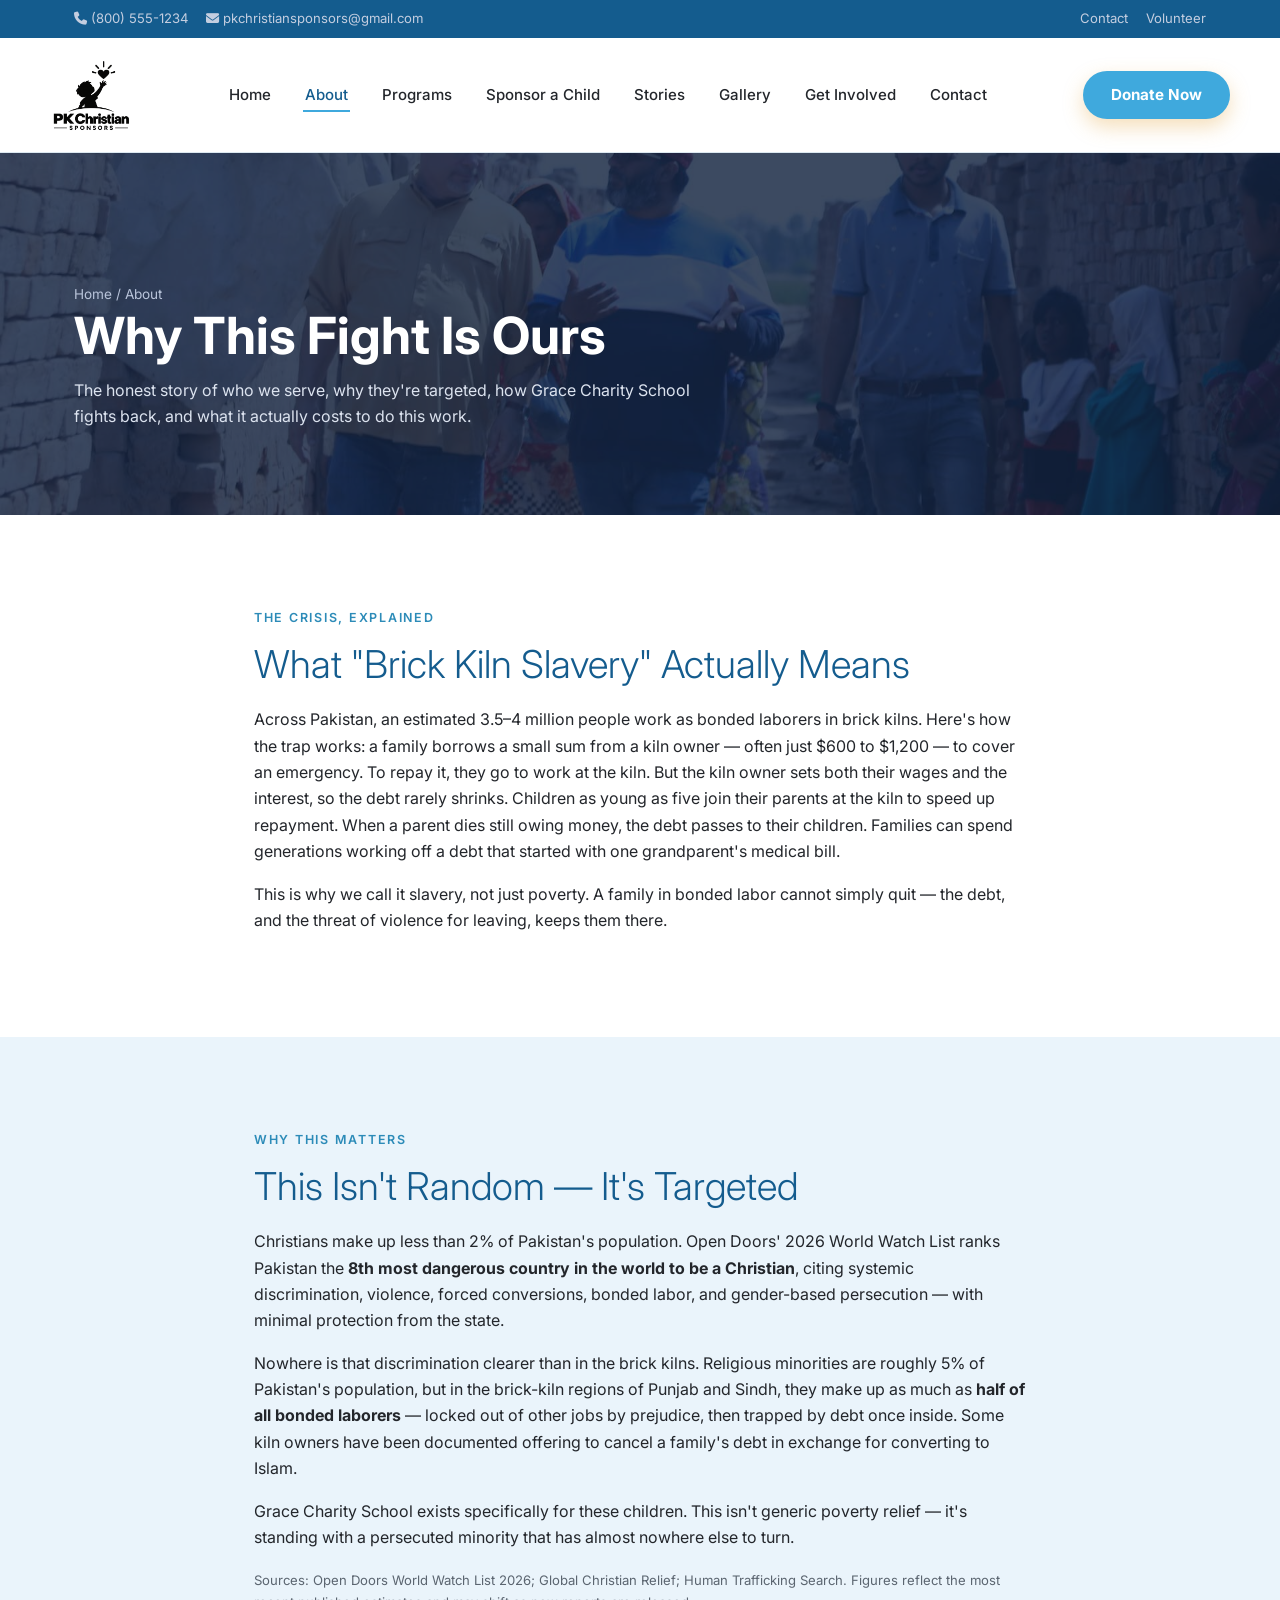
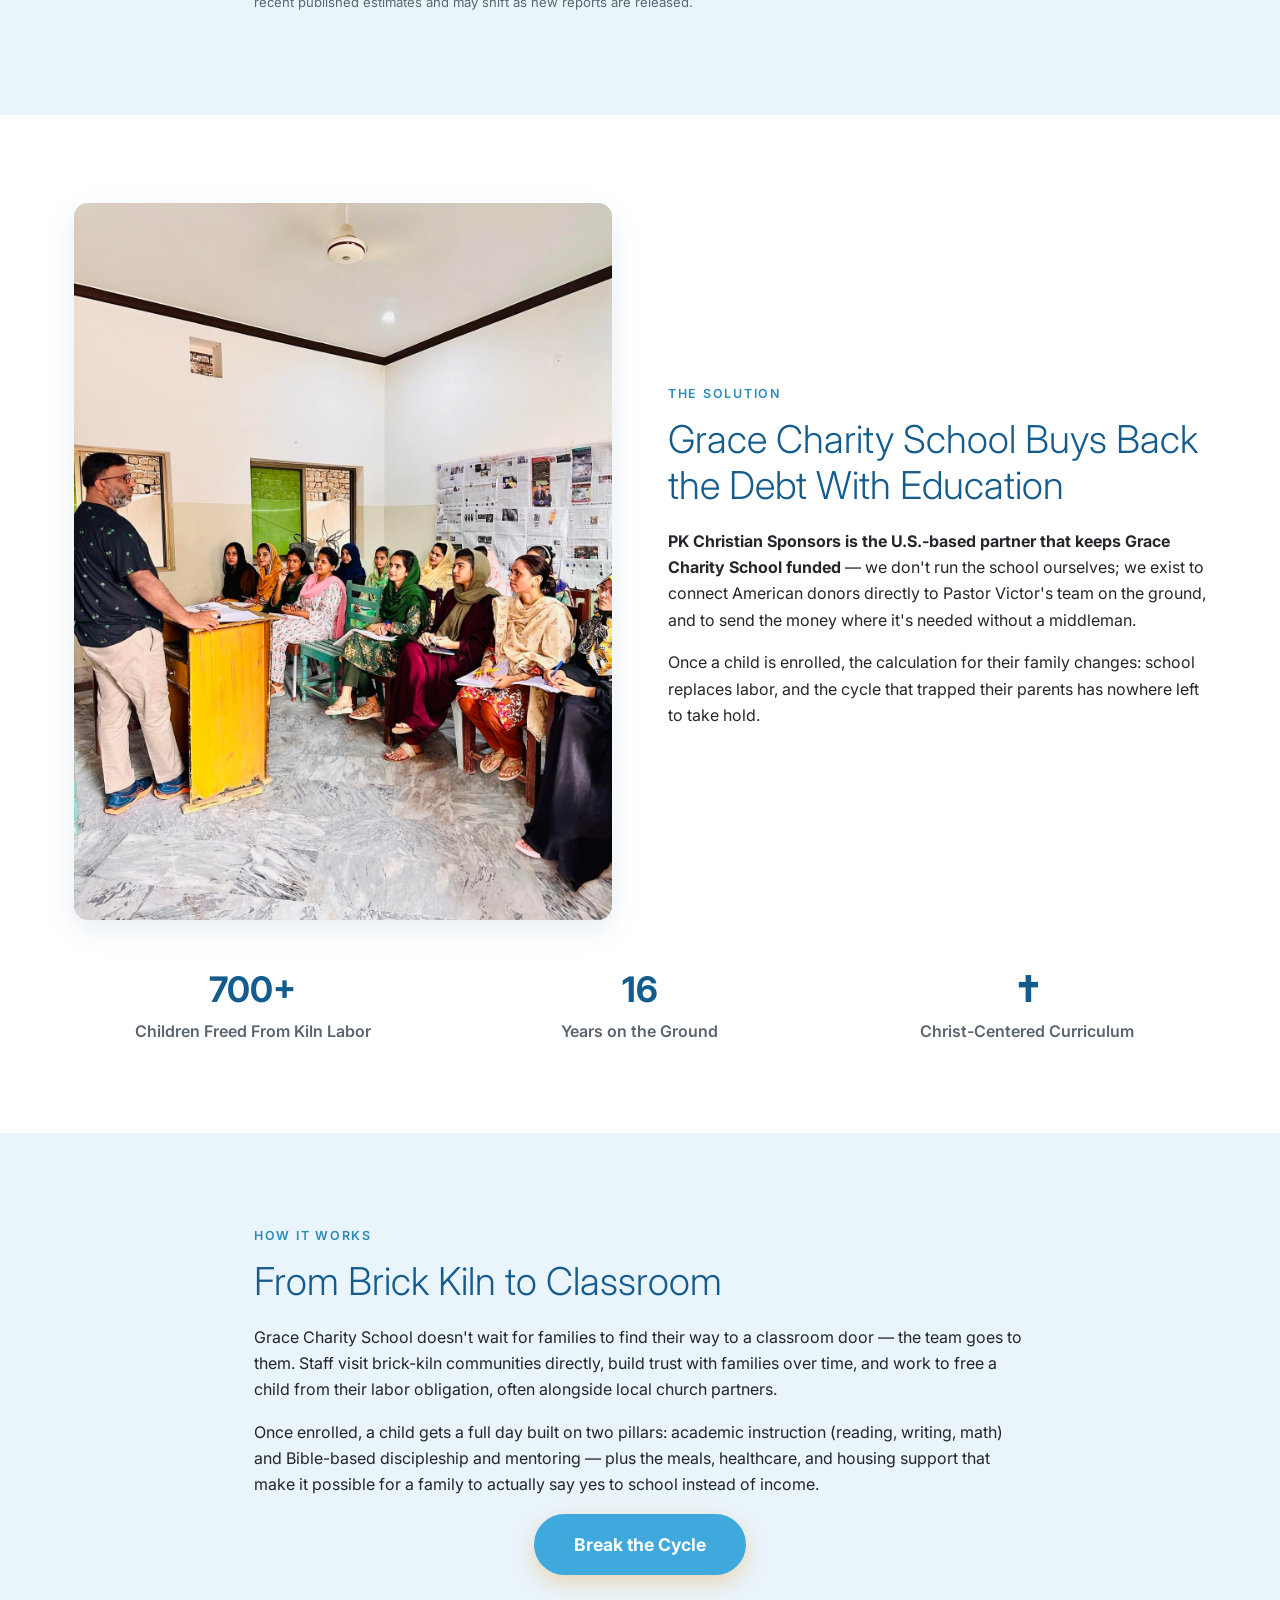
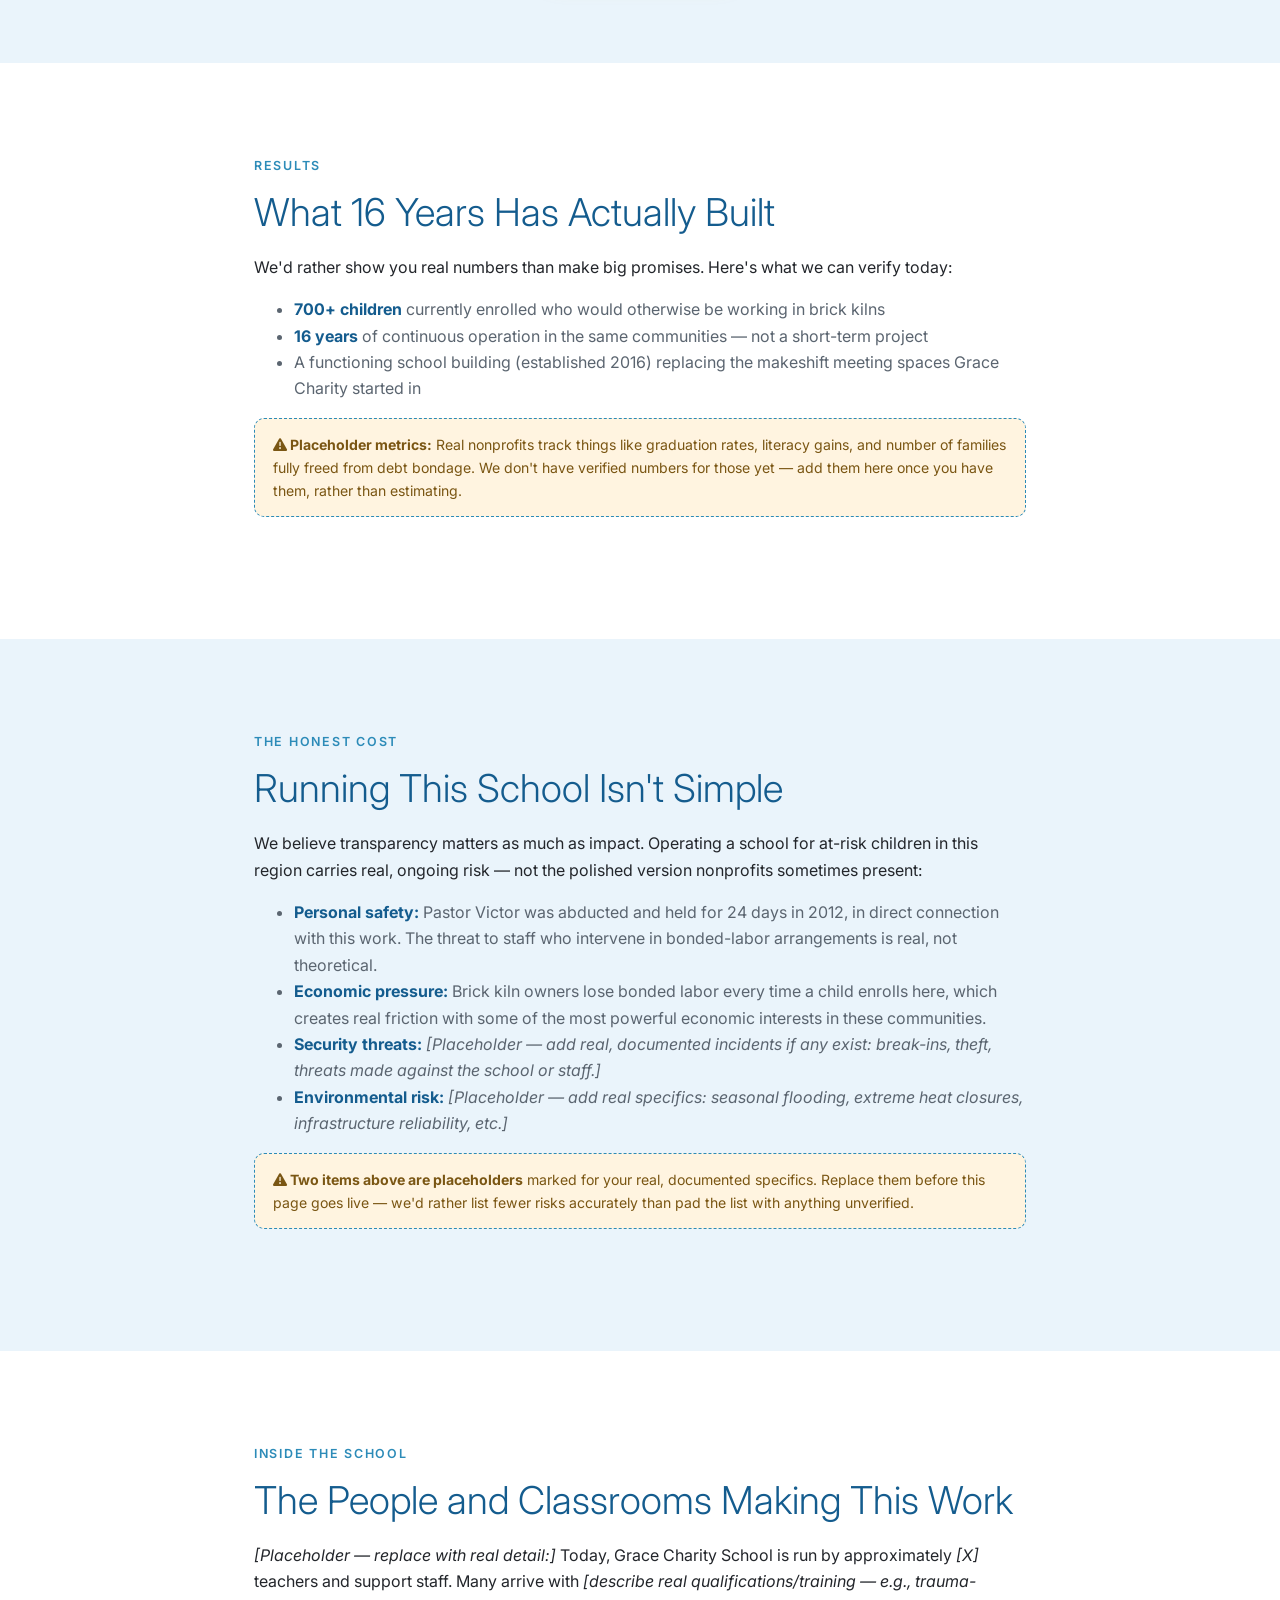
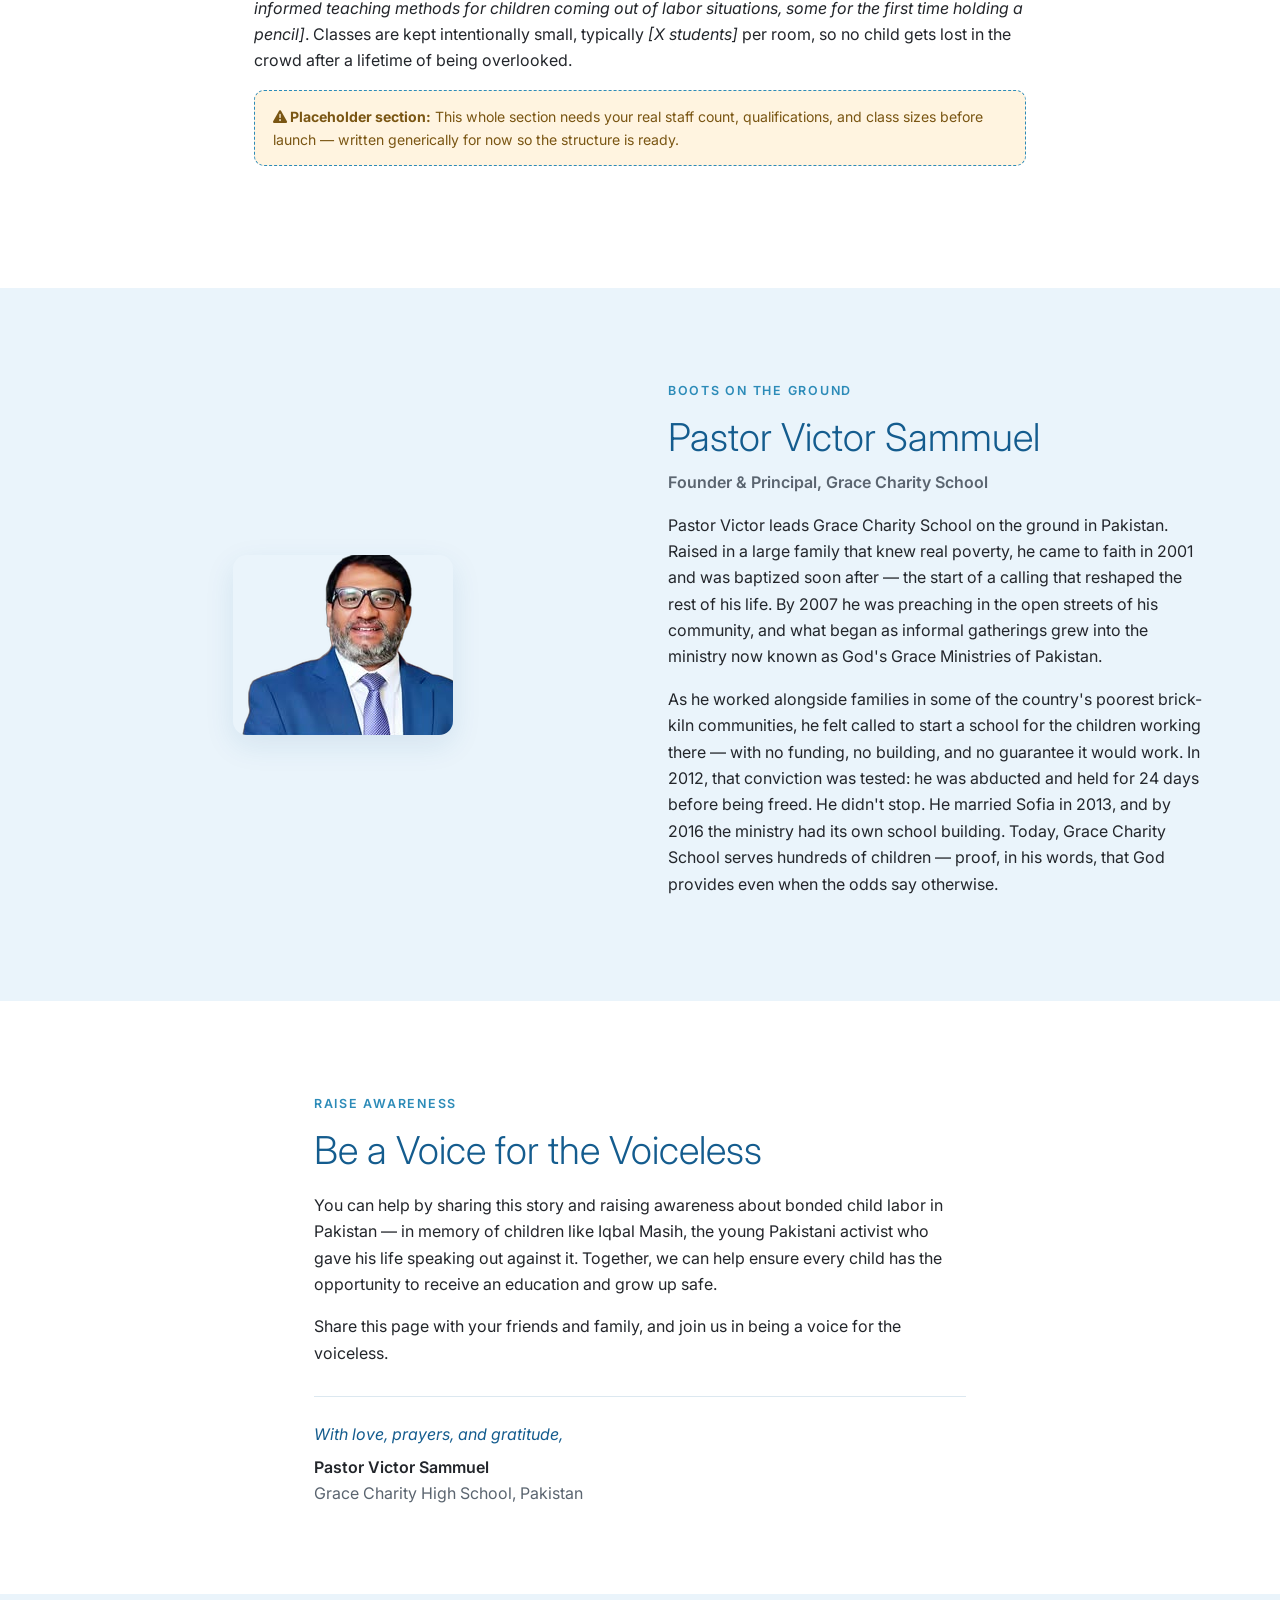
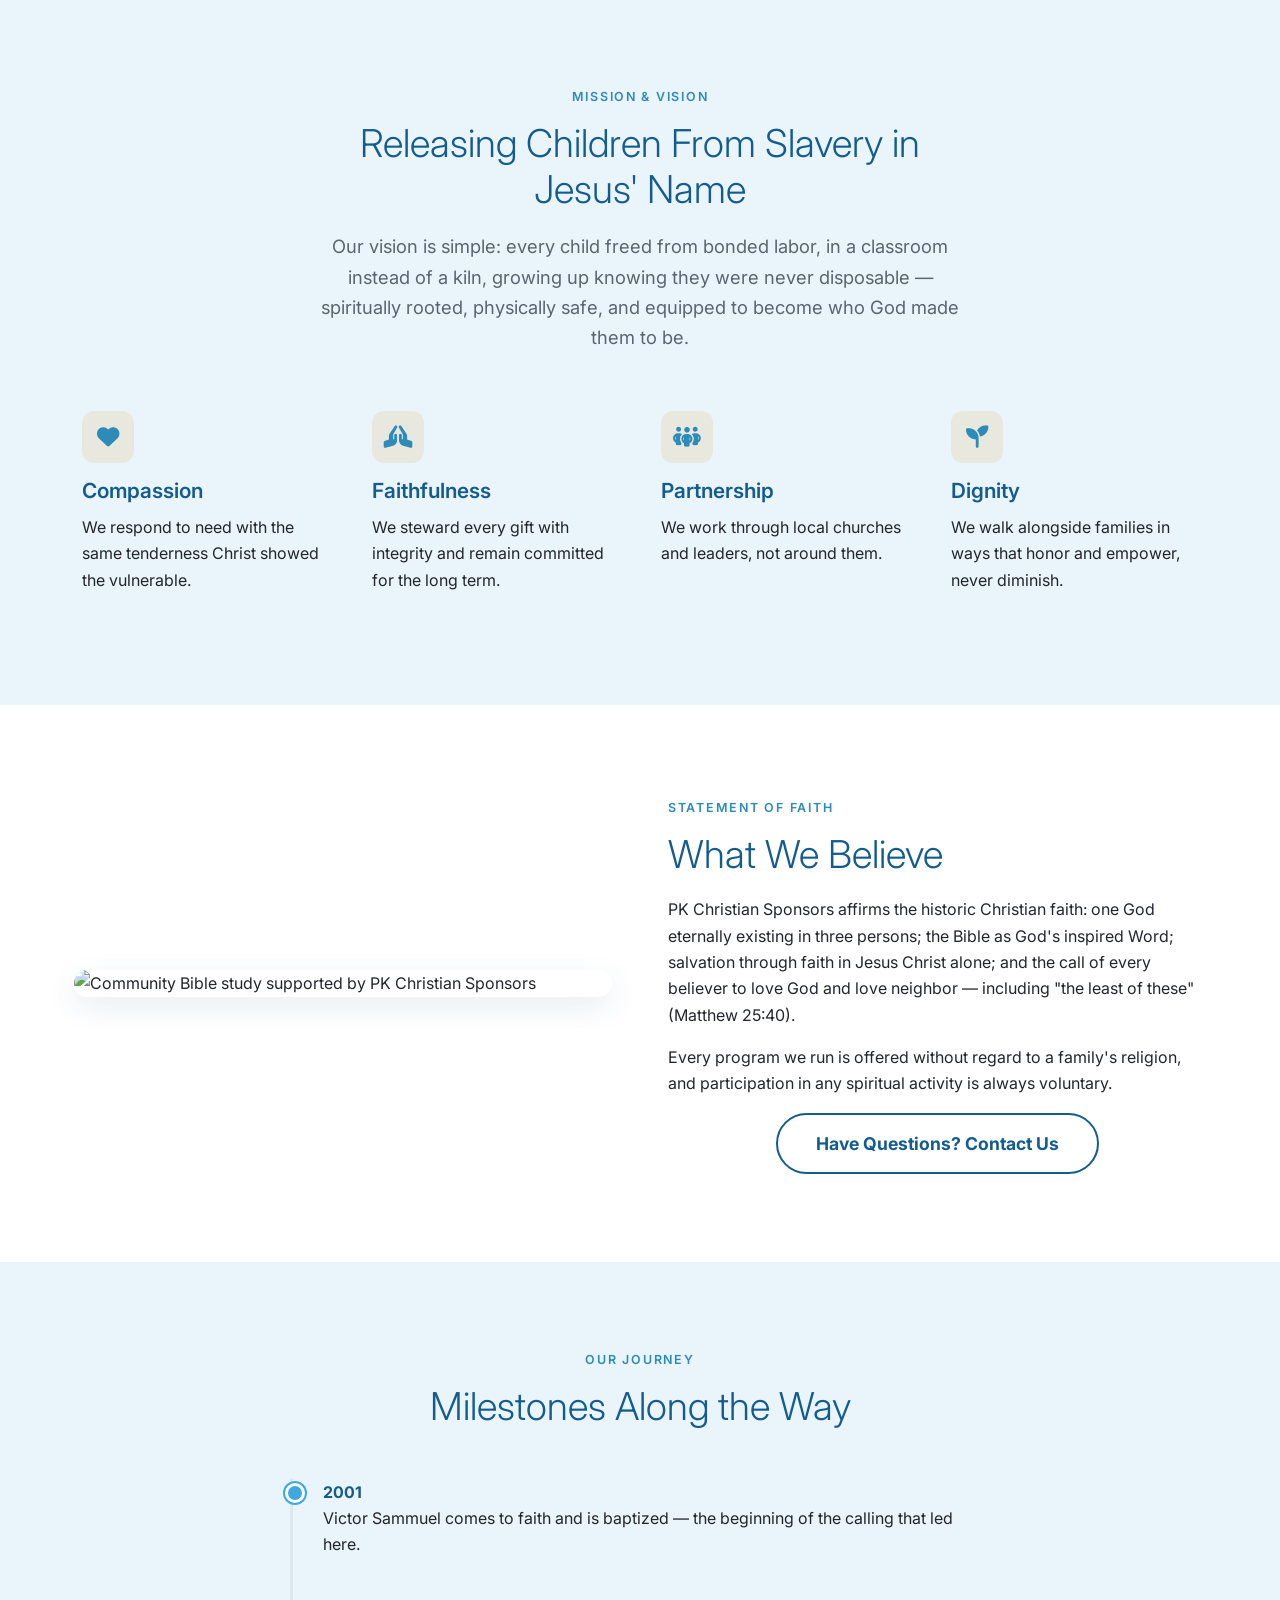
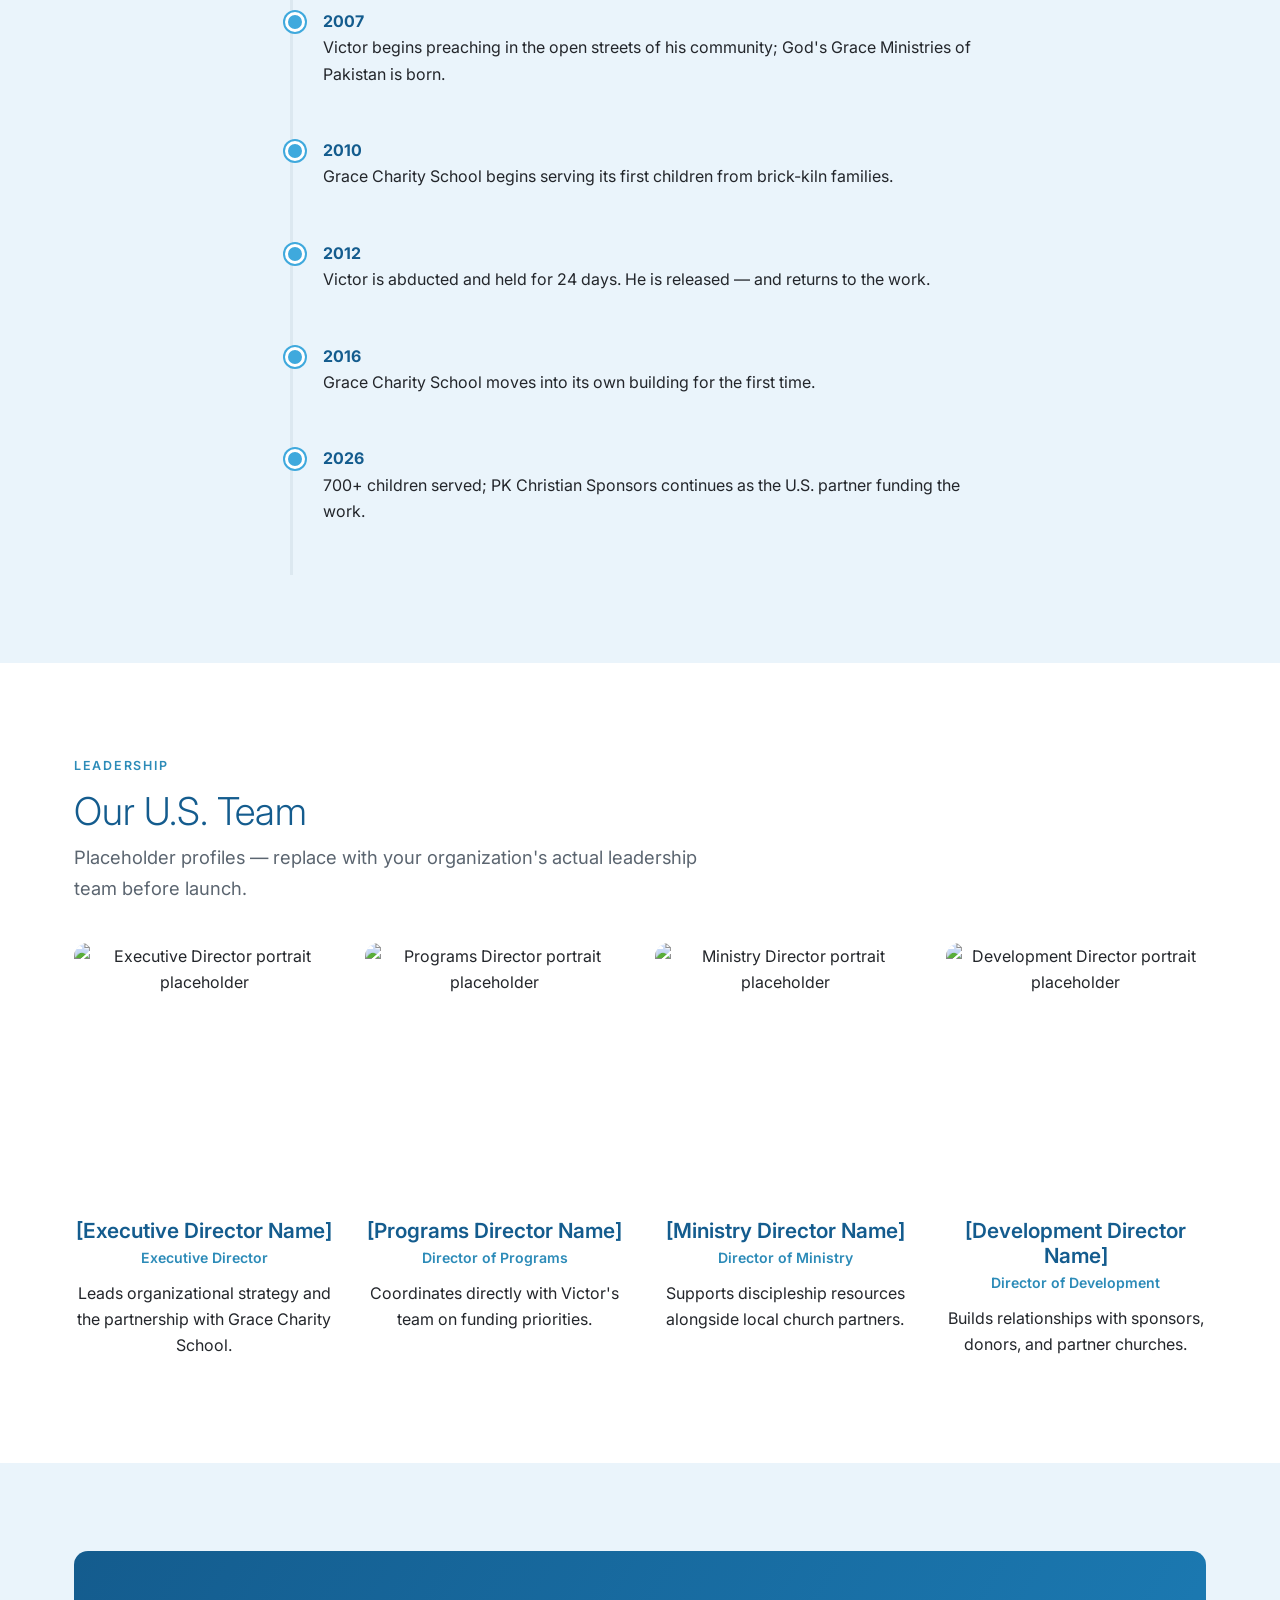
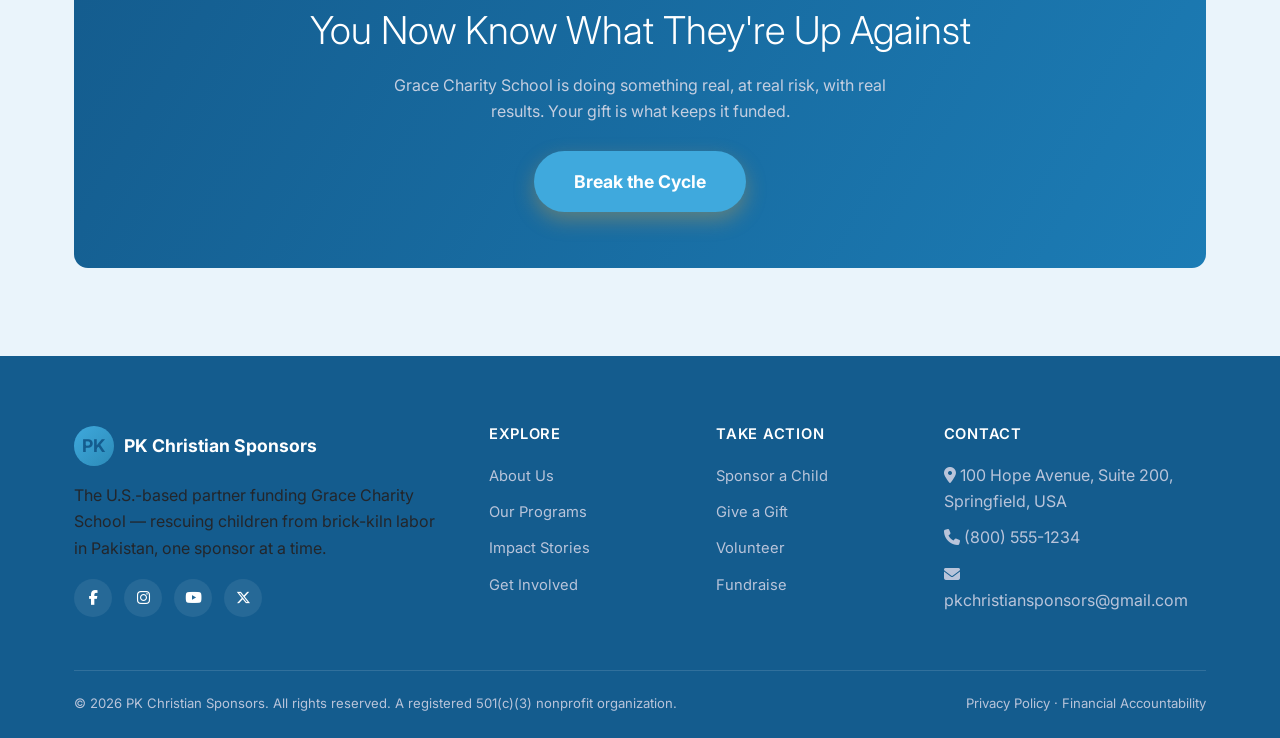
==== commit 16084898: "Change repeated CTA to 'Break the Cycle' Replaces 'Choose What I'm Giving' across the site. Ties the" ====
--- a/about.html
+++ b/about.html
@@ -114,7 +114,7 @@
     <h2>From Brick Kiln to Classroom</h2>
     <p>Grace Charity School doesn't wait for families to find their way to a classroom door — the team goes to them. Staff visit brick-kiln communities directly, build trust with families over time, and work to free a child from their labor obligation, often alongside local church partners.</p>
     <p>Once enrolled, a child gets a full day built on two pillars: academic instruction (reading, writing, math) and Bible-based discipleship and mentoring — plus the meals, healthcare, and housing support that make it possible for a family to actually say yes to school instead of income.</p>
-    <div class="text-center"><a href="donate.html" class="btn btn--gold">Choose What I'm Giving</a></div>
+    <div class="text-center"><a href="donate.html" class="btn btn--gold">Break the Cycle</a></div>
   </div>
 </section>
 
@@ -313,7 +313,7 @@
       <h2>You Now Know What They're Up Against</h2>
       <p style="max-width:520px;margin:0 auto 26px;">Grace Charity School is doing something real, at real risk, with real results. Your gift is what keeps it funded.</p>
       <div class="btn-row" style="justify-content:center;">
-        <a href="donate.html" class="btn btn--gold">Choose What I'm Giving</a>
+        <a href="donate.html" class="btn btn--gold">Break the Cycle</a>
       </div>
     </div>
   </div>
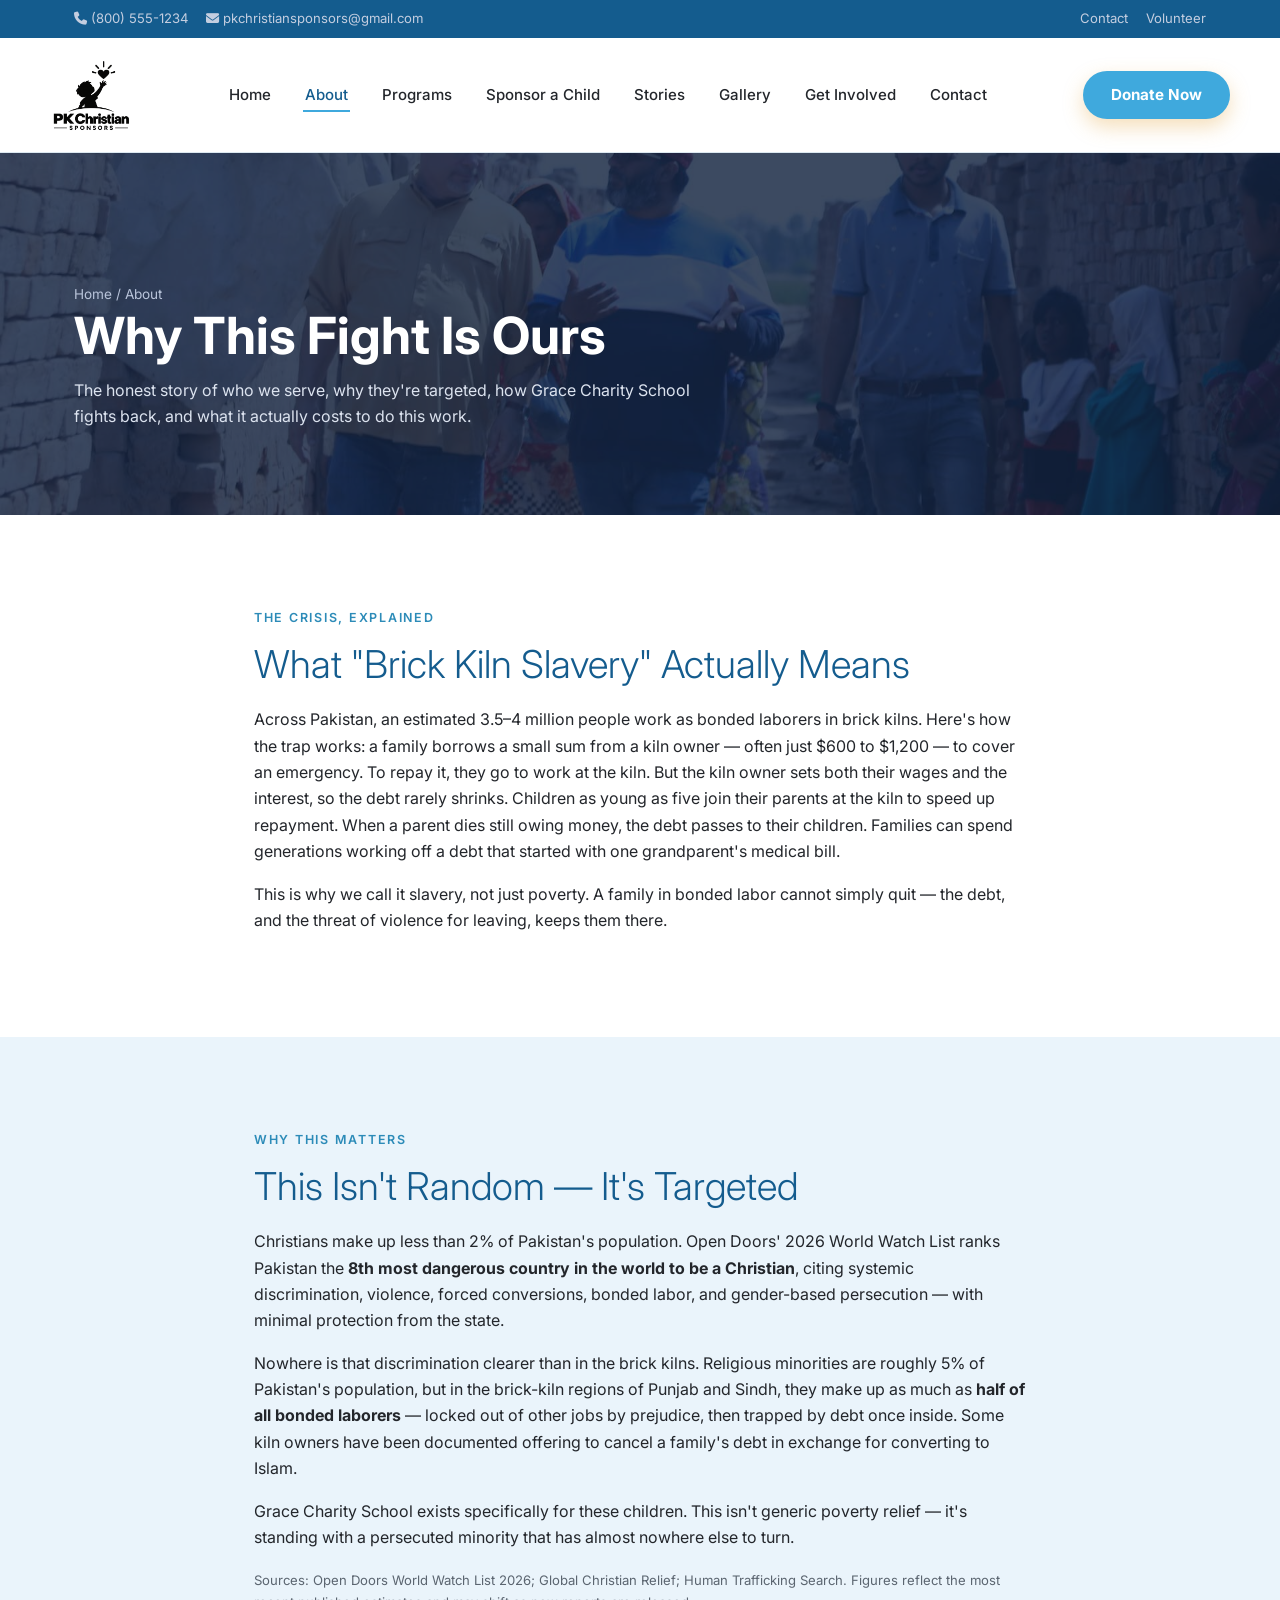
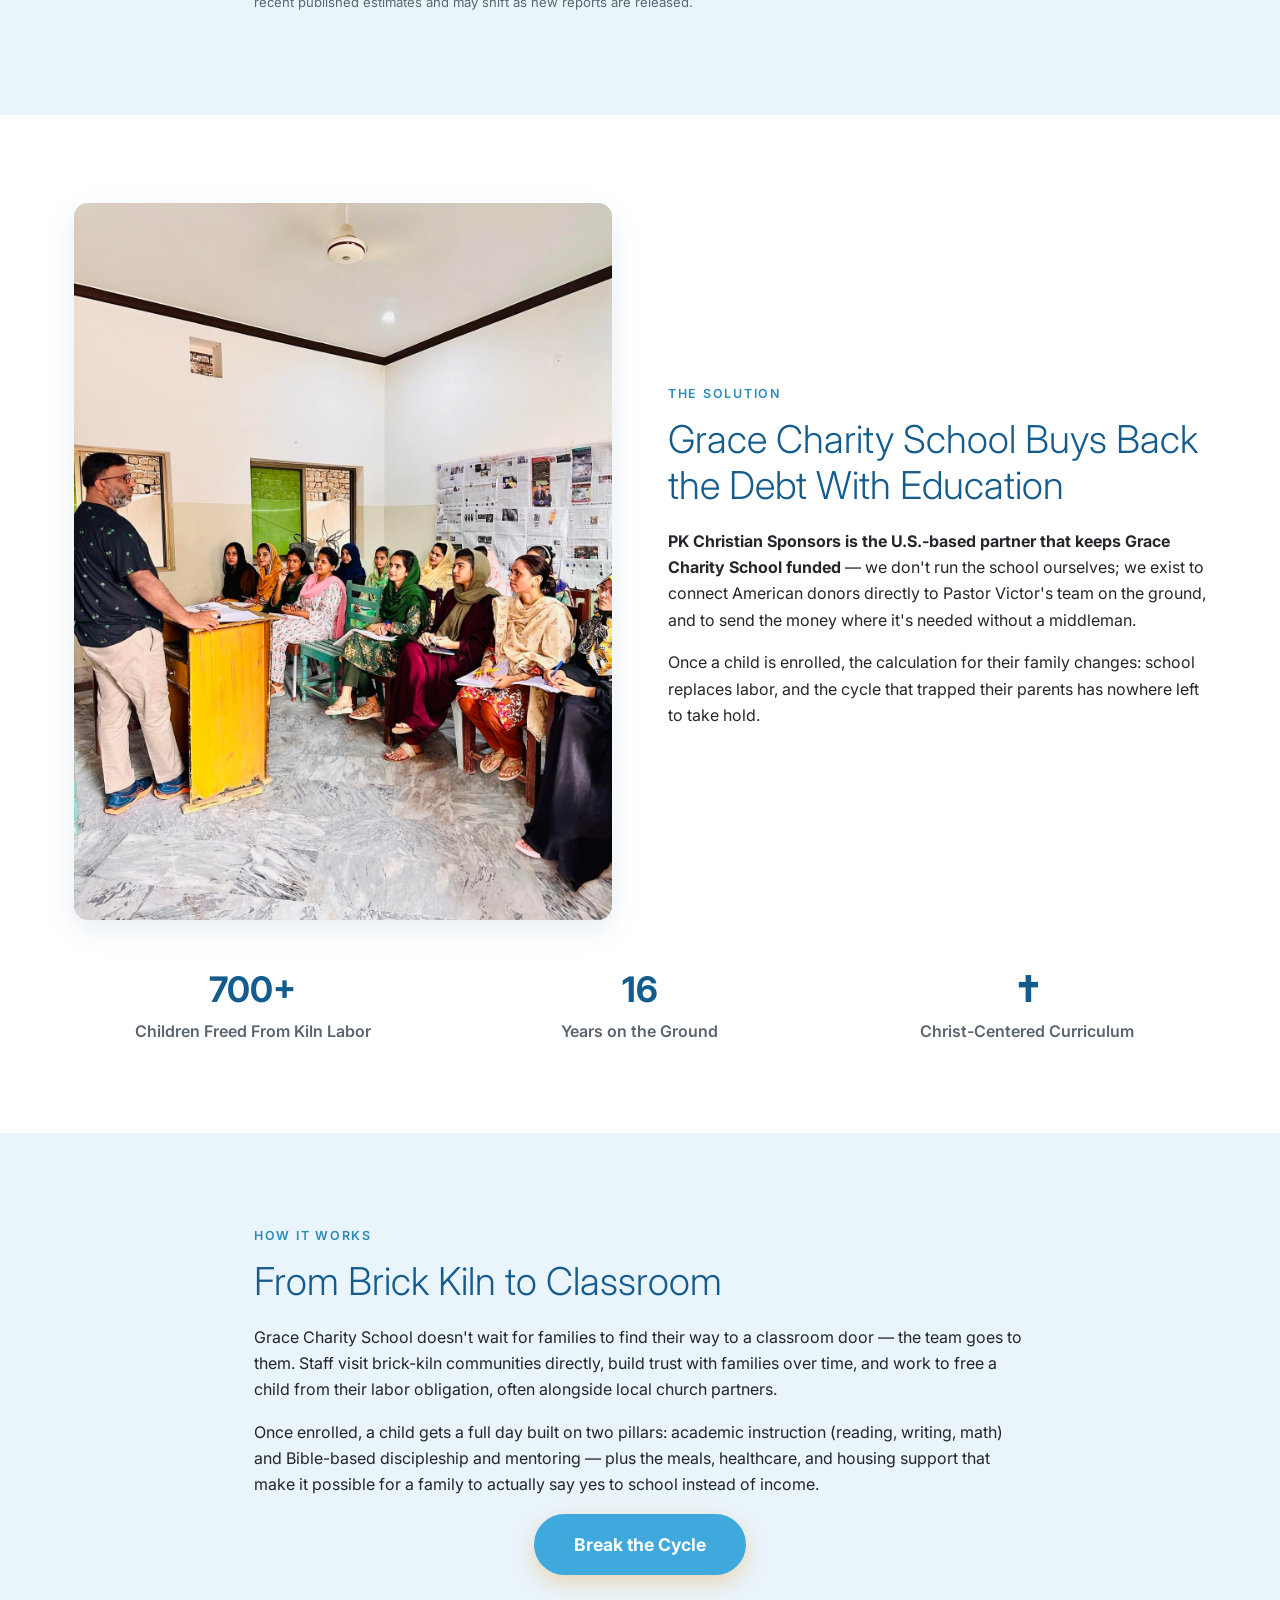
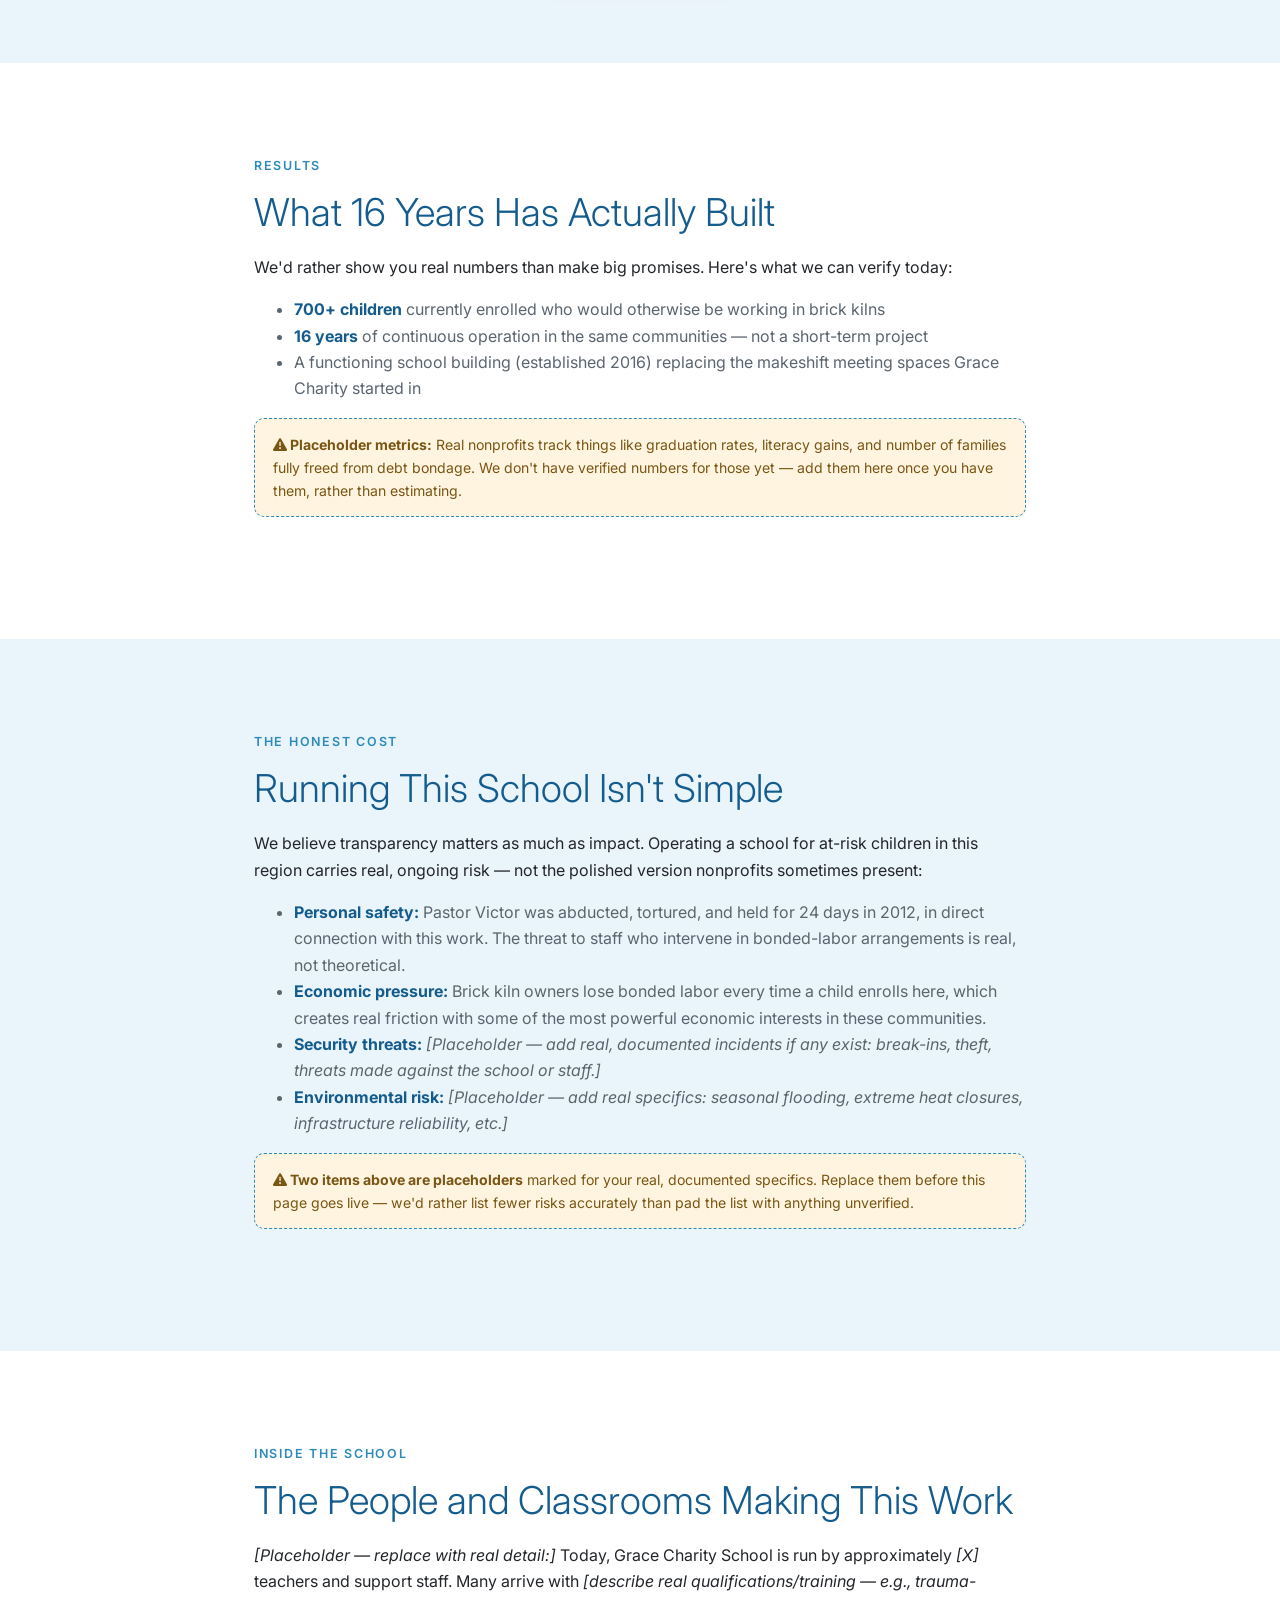
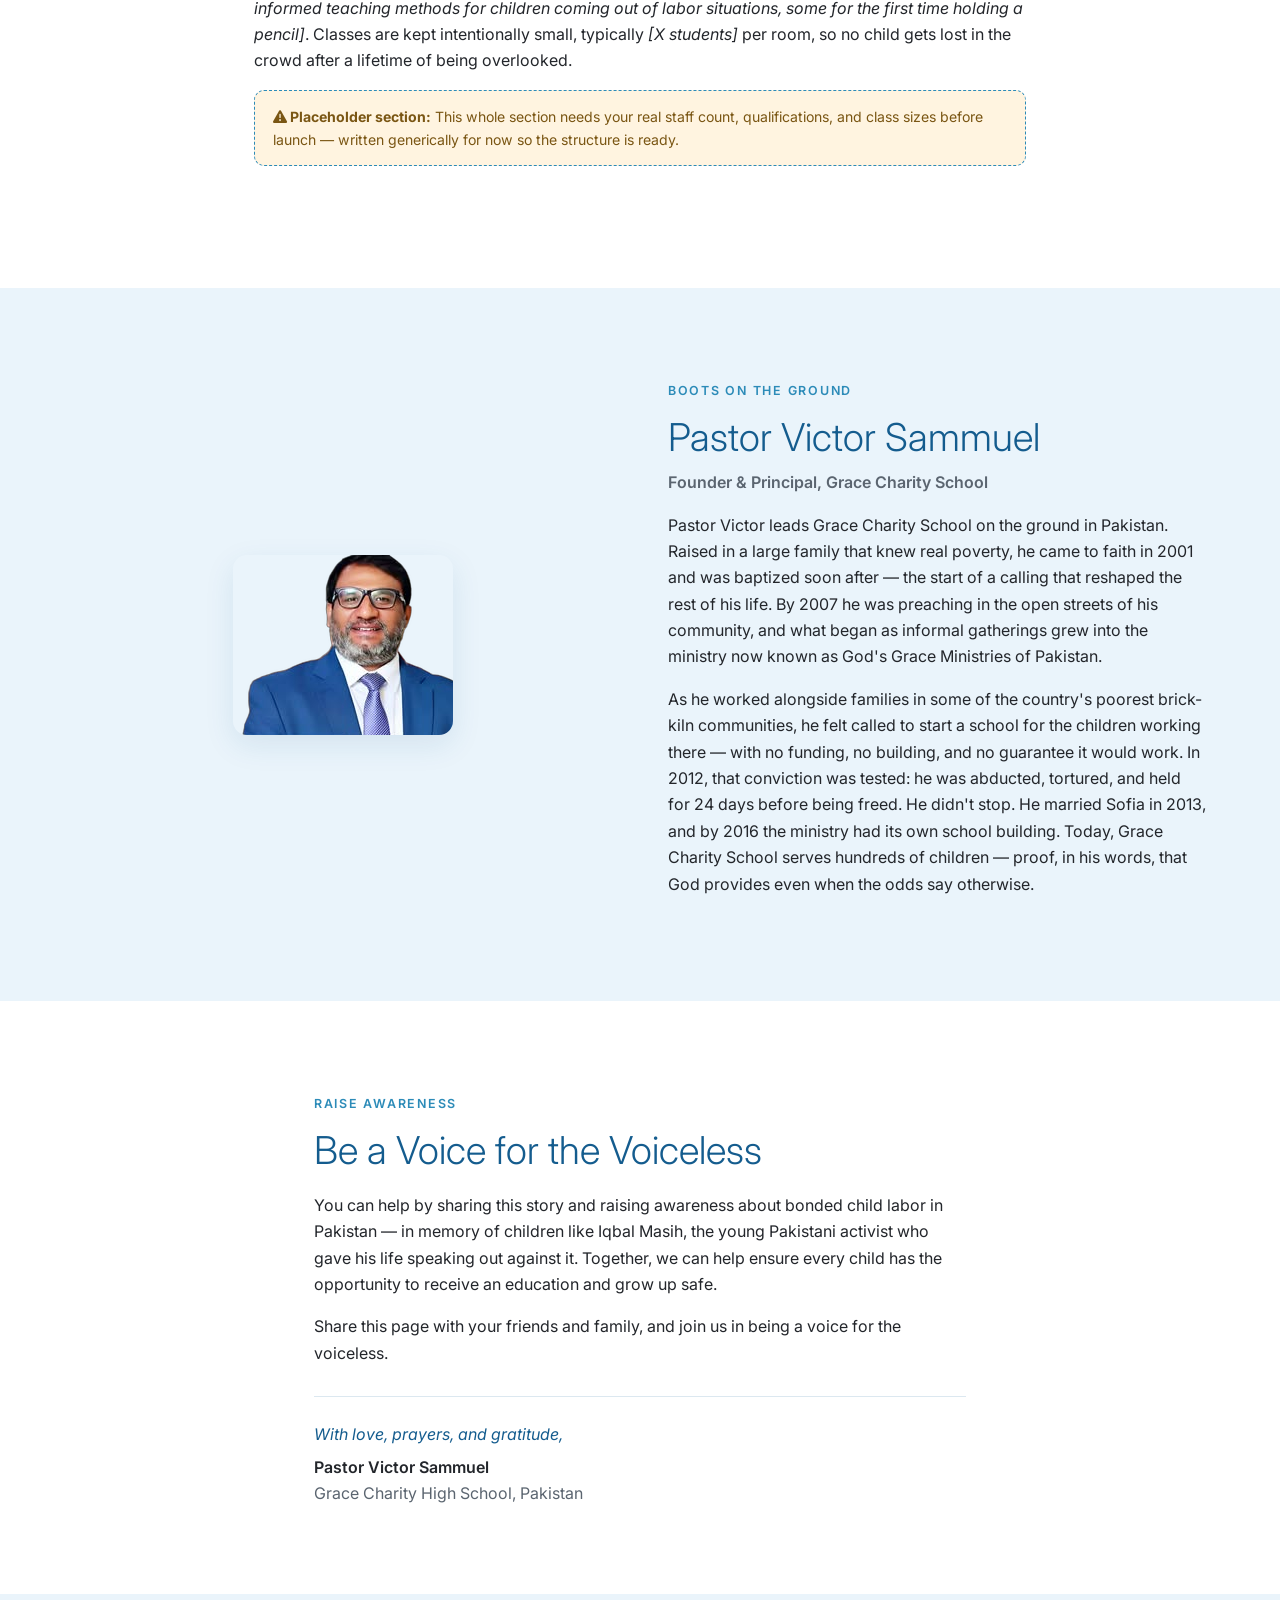
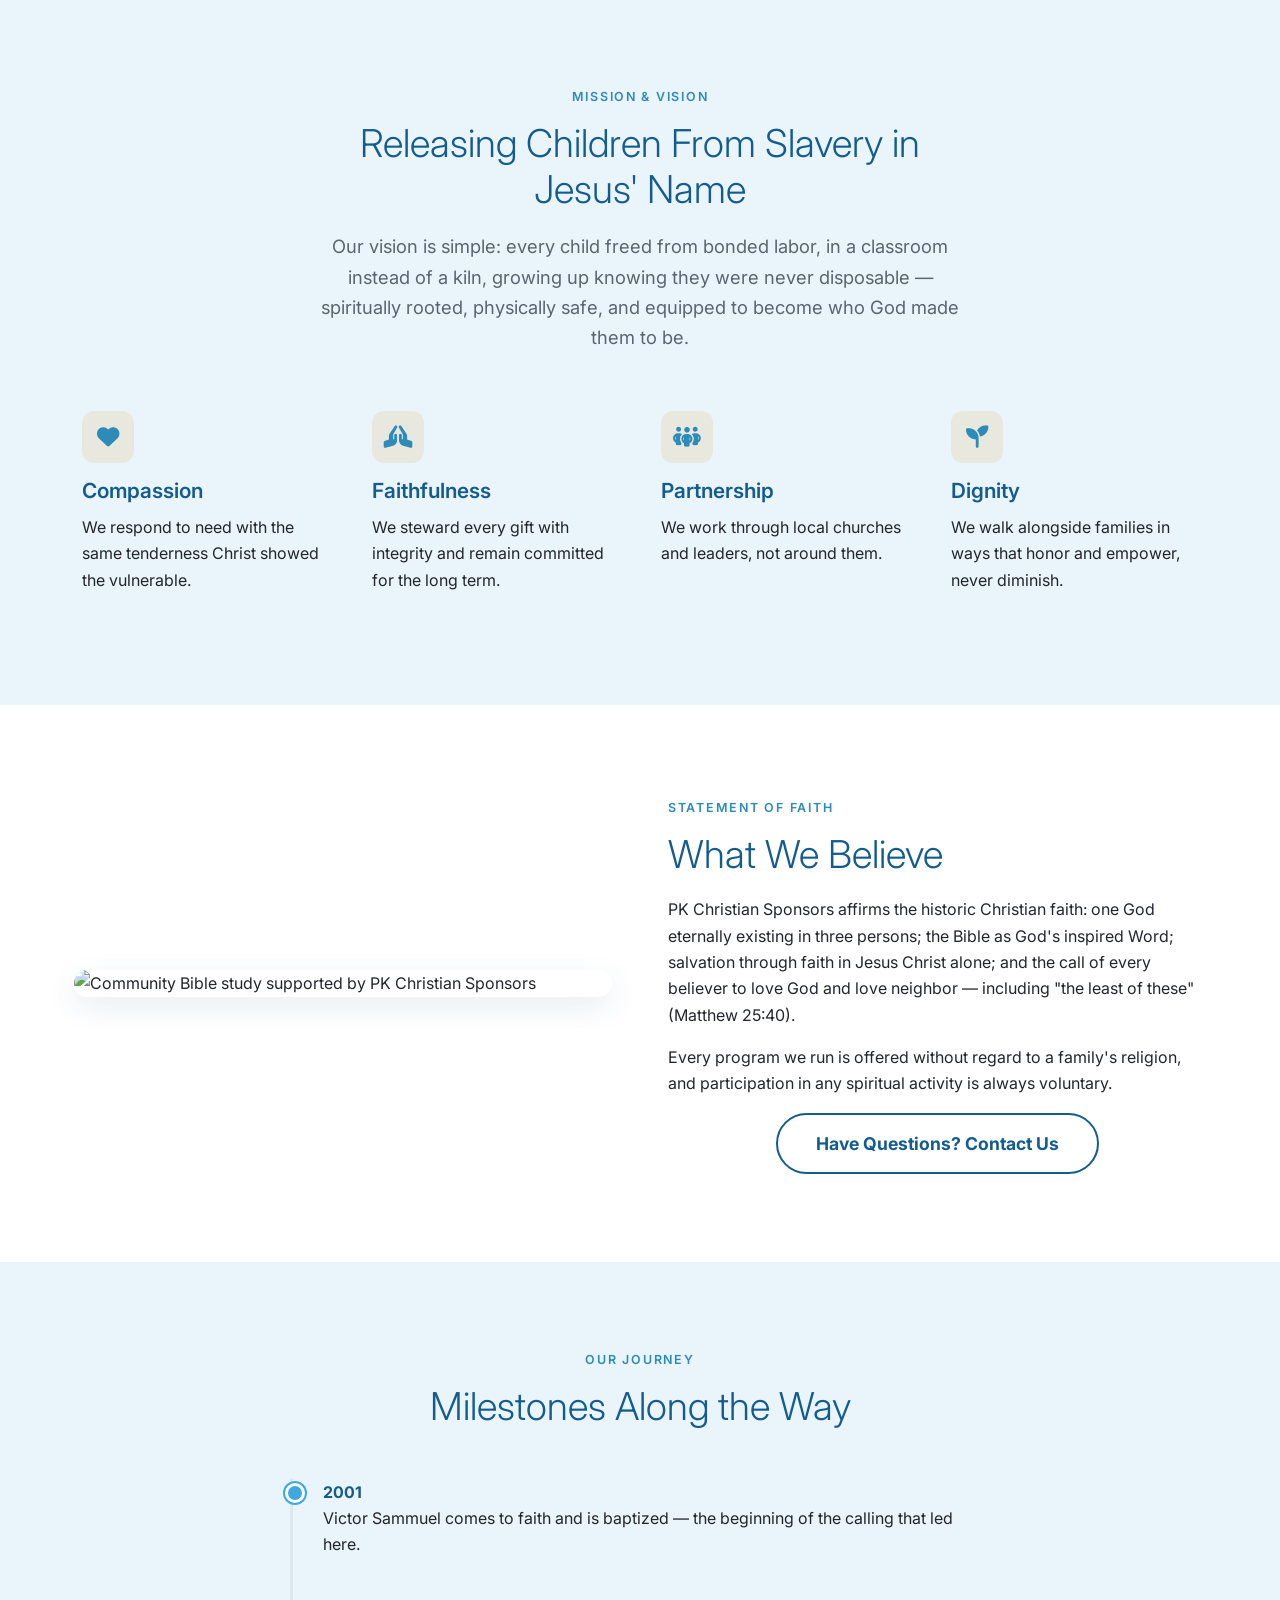
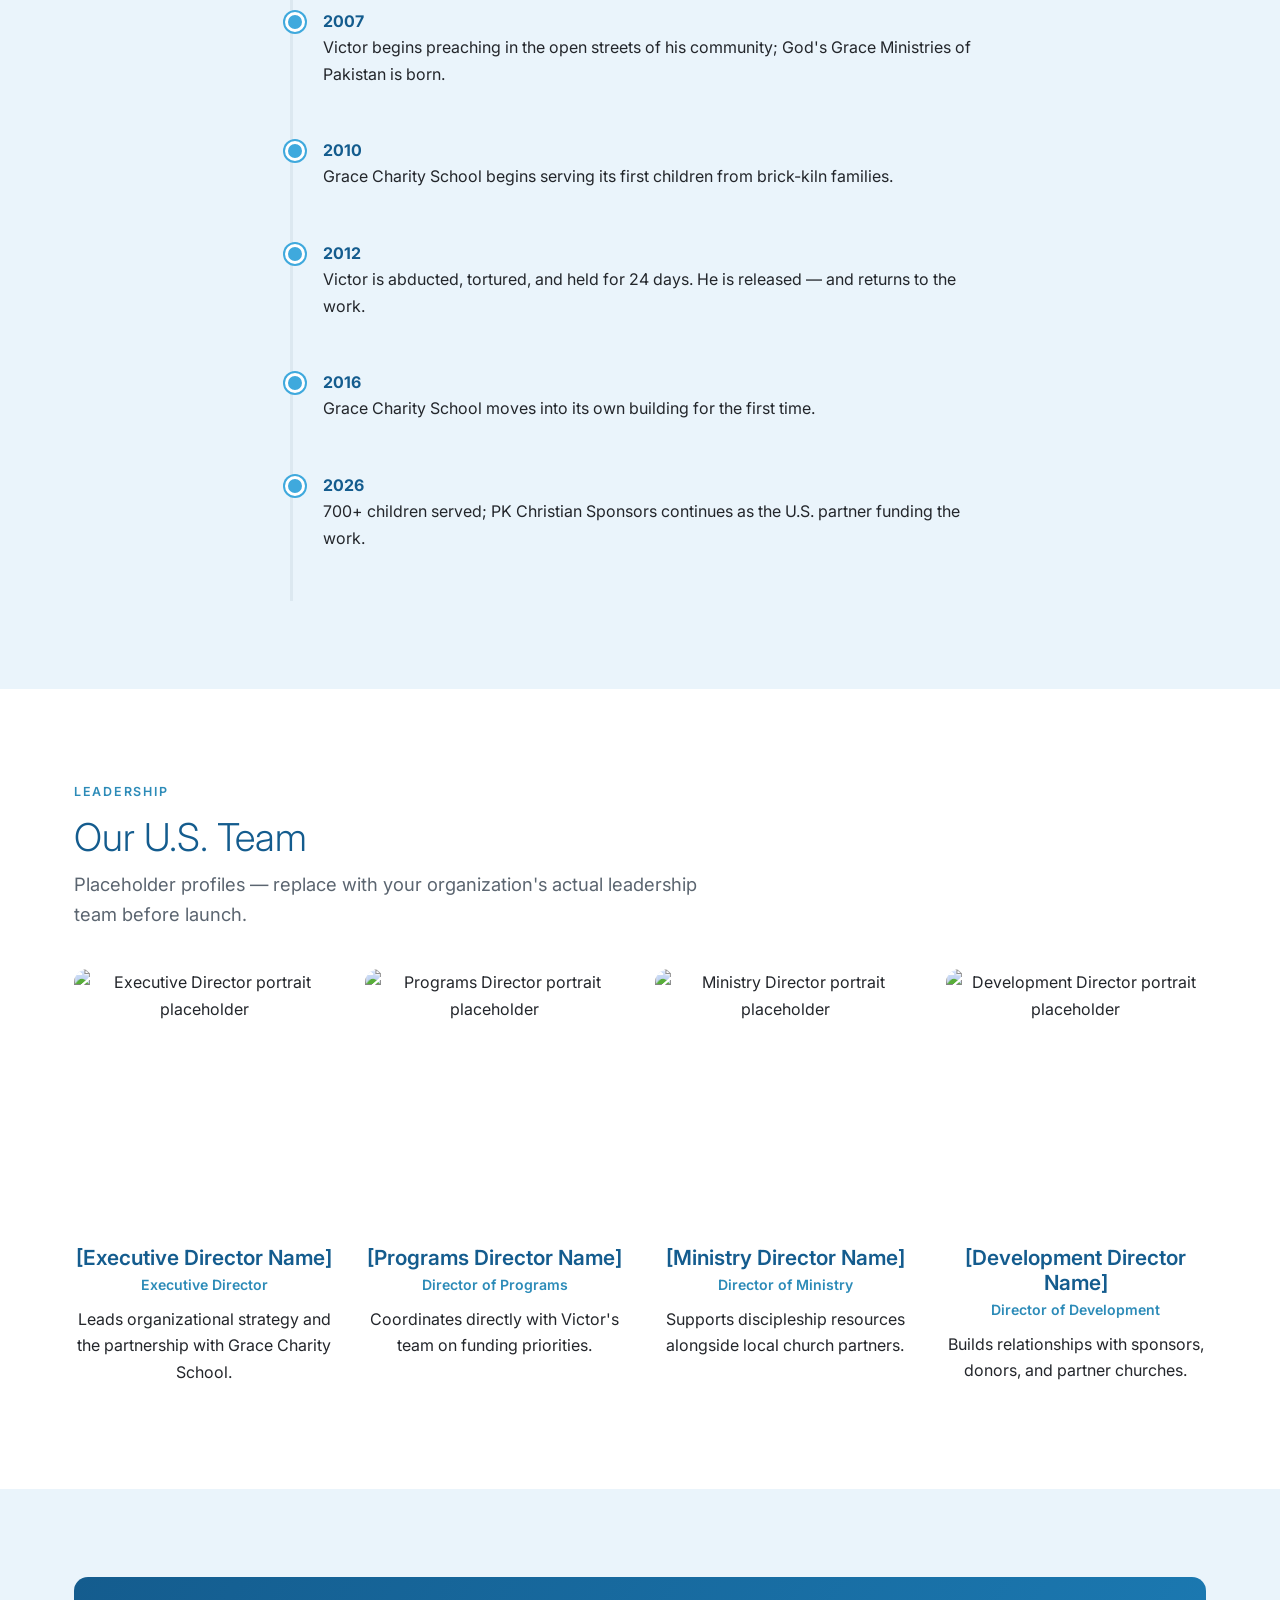
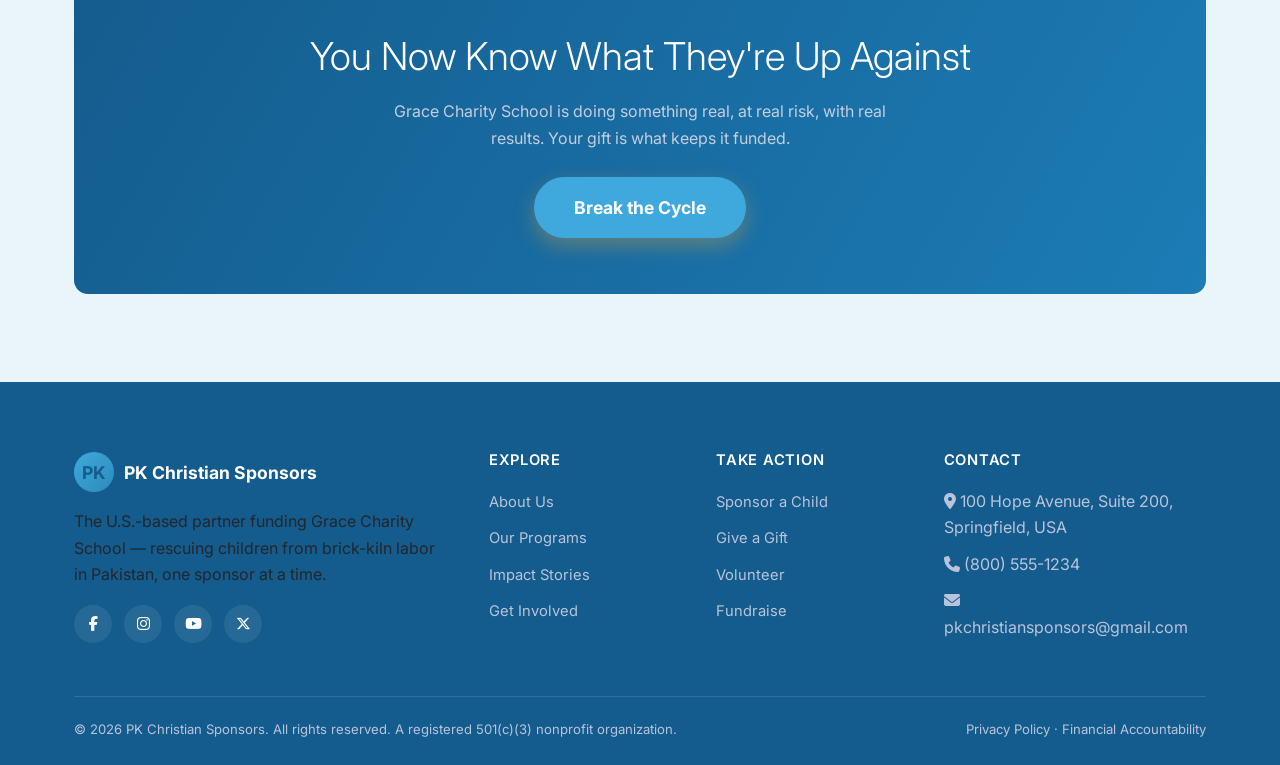
==== commit b5ce9449: "Add 'tortured' to all references of Victor's 2012 abduction Matches his own testimony, which describ" ====
--- a/about.html
+++ b/about.html
@@ -141,7 +141,7 @@
     <h2>Running This School Isn't Simple</h2>
     <p>We believe transparency matters as much as impact. Operating a school for at-risk children in this region carries real, ongoing risk — not the polished version nonprofits sometimes present:</p>
     <ul style="color:var(--muted);">
-      <li><strong style="color:var(--navy);">Personal safety:</strong> Pastor Victor was abducted and held for 24 days in 2012, in direct connection with this work. The threat to staff who intervene in bonded-labor arrangements is real, not theoretical.</li>
+      <li><strong style="color:var(--navy);">Personal safety:</strong> Pastor Victor was abducted, tortured, and held for 24 days in 2012, in direct connection with this work. The threat to staff who intervene in bonded-labor arrangements is real, not theoretical.</li>
       <li><strong style="color:var(--navy);">Economic pressure:</strong> Brick kiln owners lose bonded labor every time a child enrolls here, which creates real friction with some of the most powerful economic interests in these communities.</li>
       <li><strong style="color:var(--navy);">Security threats:</strong> <em>[Placeholder — add real, documented incidents if any exist: break-ins, theft, threats made against the school or staff.]</em></li>
       <li><strong style="color:var(--navy);">Environmental risk:</strong> <em>[Placeholder — add real specifics: seasonal flooding, extreme heat closures, infrastructure reliability, etc.]</em></li>
@@ -174,7 +174,7 @@
       <h2>Pastor Victor Sammuel</h2>
       <p style="color:var(--muted);font-weight:600;margin-top:-10px;">Founder &amp; Principal, Grace Charity School</p>
       <p>Pastor Victor leads Grace Charity School on the ground in Pakistan. Raised in a large family that knew real poverty, he came to faith in 2001 and was baptized soon after — the start of a calling that reshaped the rest of his life. By 2007 he was preaching in the open streets of his community, and what began as informal gatherings grew into the ministry now known as God's Grace Ministries of Pakistan.</p>
-      <p>As he worked alongside families in some of the country's poorest brick-kiln communities, he felt called to start a school for the children working there — with no funding, no building, and no guarantee it would work. In 2012, that conviction was tested: he was abducted and held for 24 days before being freed. He didn't stop. He married Sofia in 2013, and by 2016 the ministry had its own school building. Today, Grace Charity School serves hundreds of children — proof, in his words, that God provides even when the odds say otherwise.</p>
+      <p>As he worked alongside families in some of the country's poorest brick-kiln communities, he felt called to start a school for the children working there — with no funding, no building, and no guarantee it would work. In 2012, that conviction was tested: he was abducted, tortured, and held for 24 days before being freed. He didn't stop. He married Sofia in 2013, and by 2016 the ministry had its own school building. Today, Grace Charity School serves hundreds of children — proof, in his words, that God provides even when the odds say otherwise.</p>
     </div>
   </div>
 </section>
@@ -259,7 +259,7 @@
       </div>
       <div class="timeline-item">
         <div class="year">2012</div>
-        <p>Victor is abducted and held for 24 days. He is released — and returns to the work.</p>
+        <p>Victor is abducted, tortured, and held for 24 days. He is released — and returns to the work.</p>
       </div>
       <div class="timeline-item">
         <div class="year">2016</div>
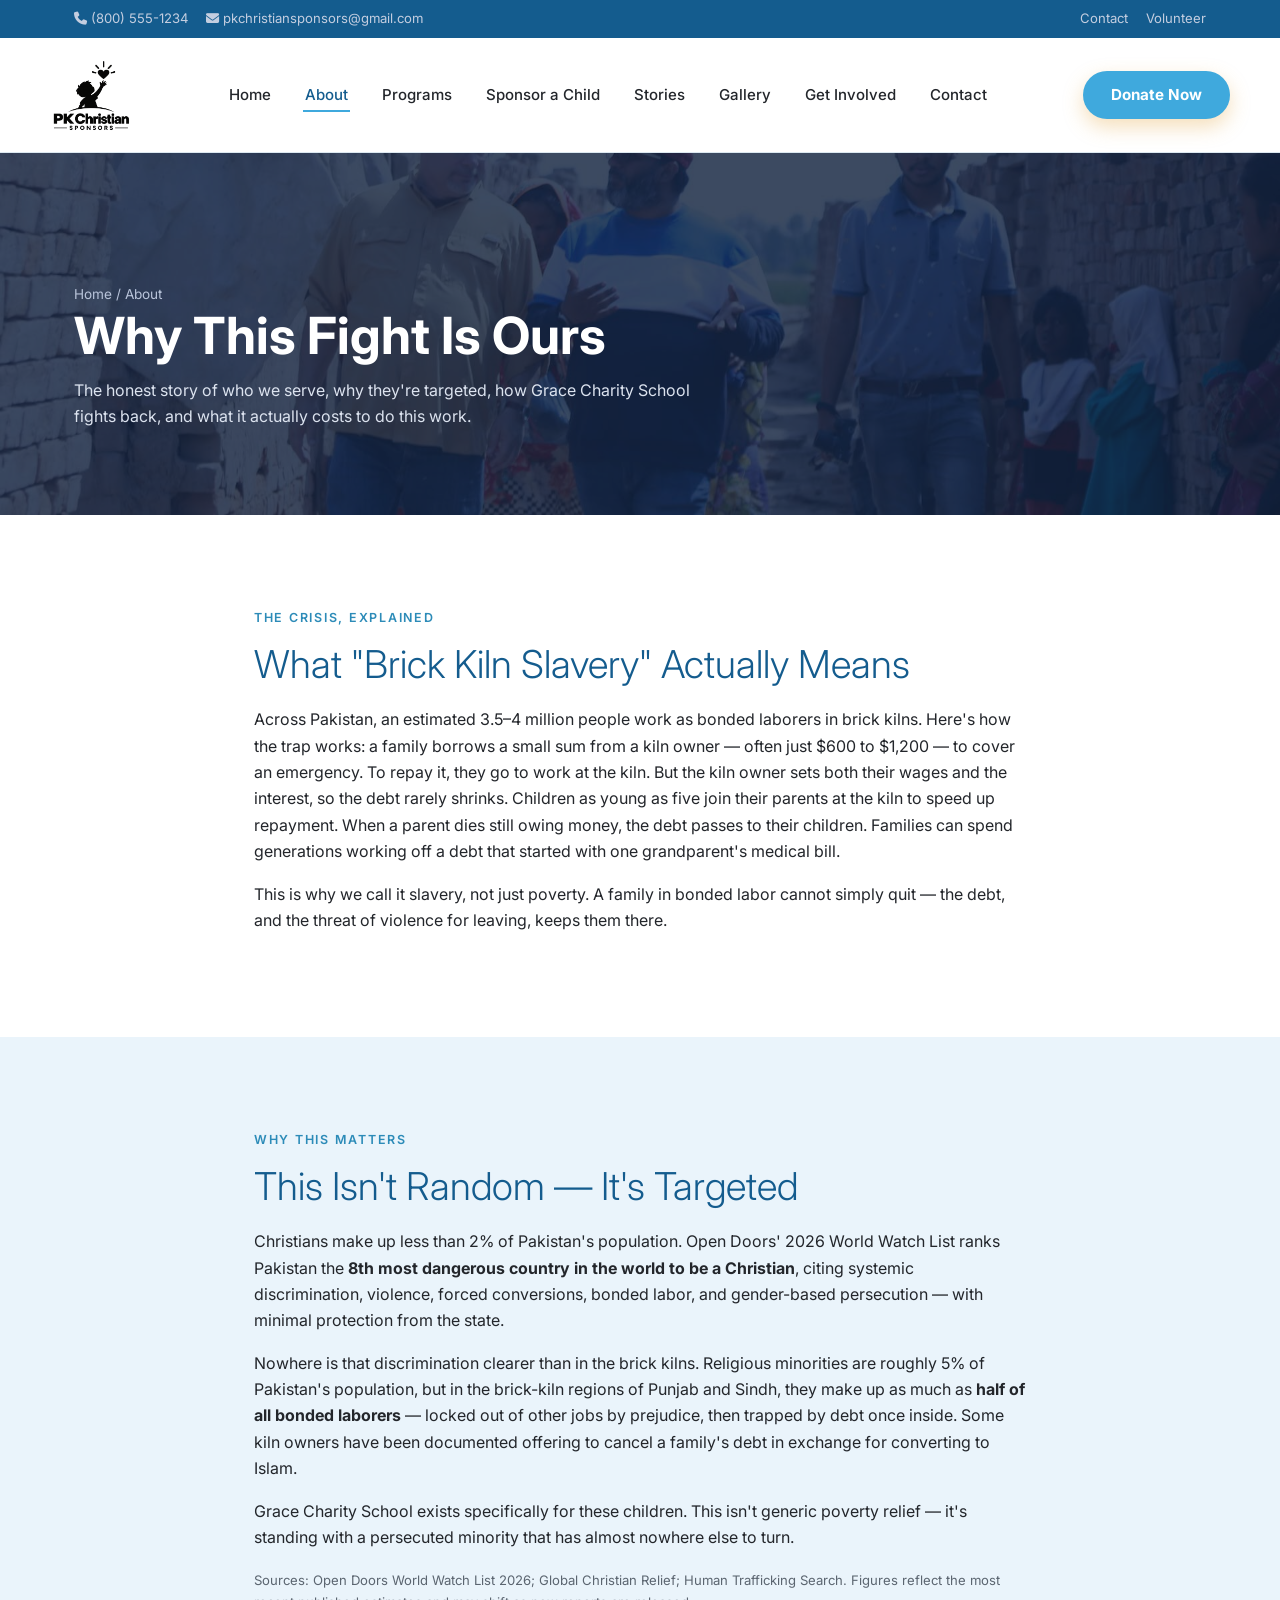
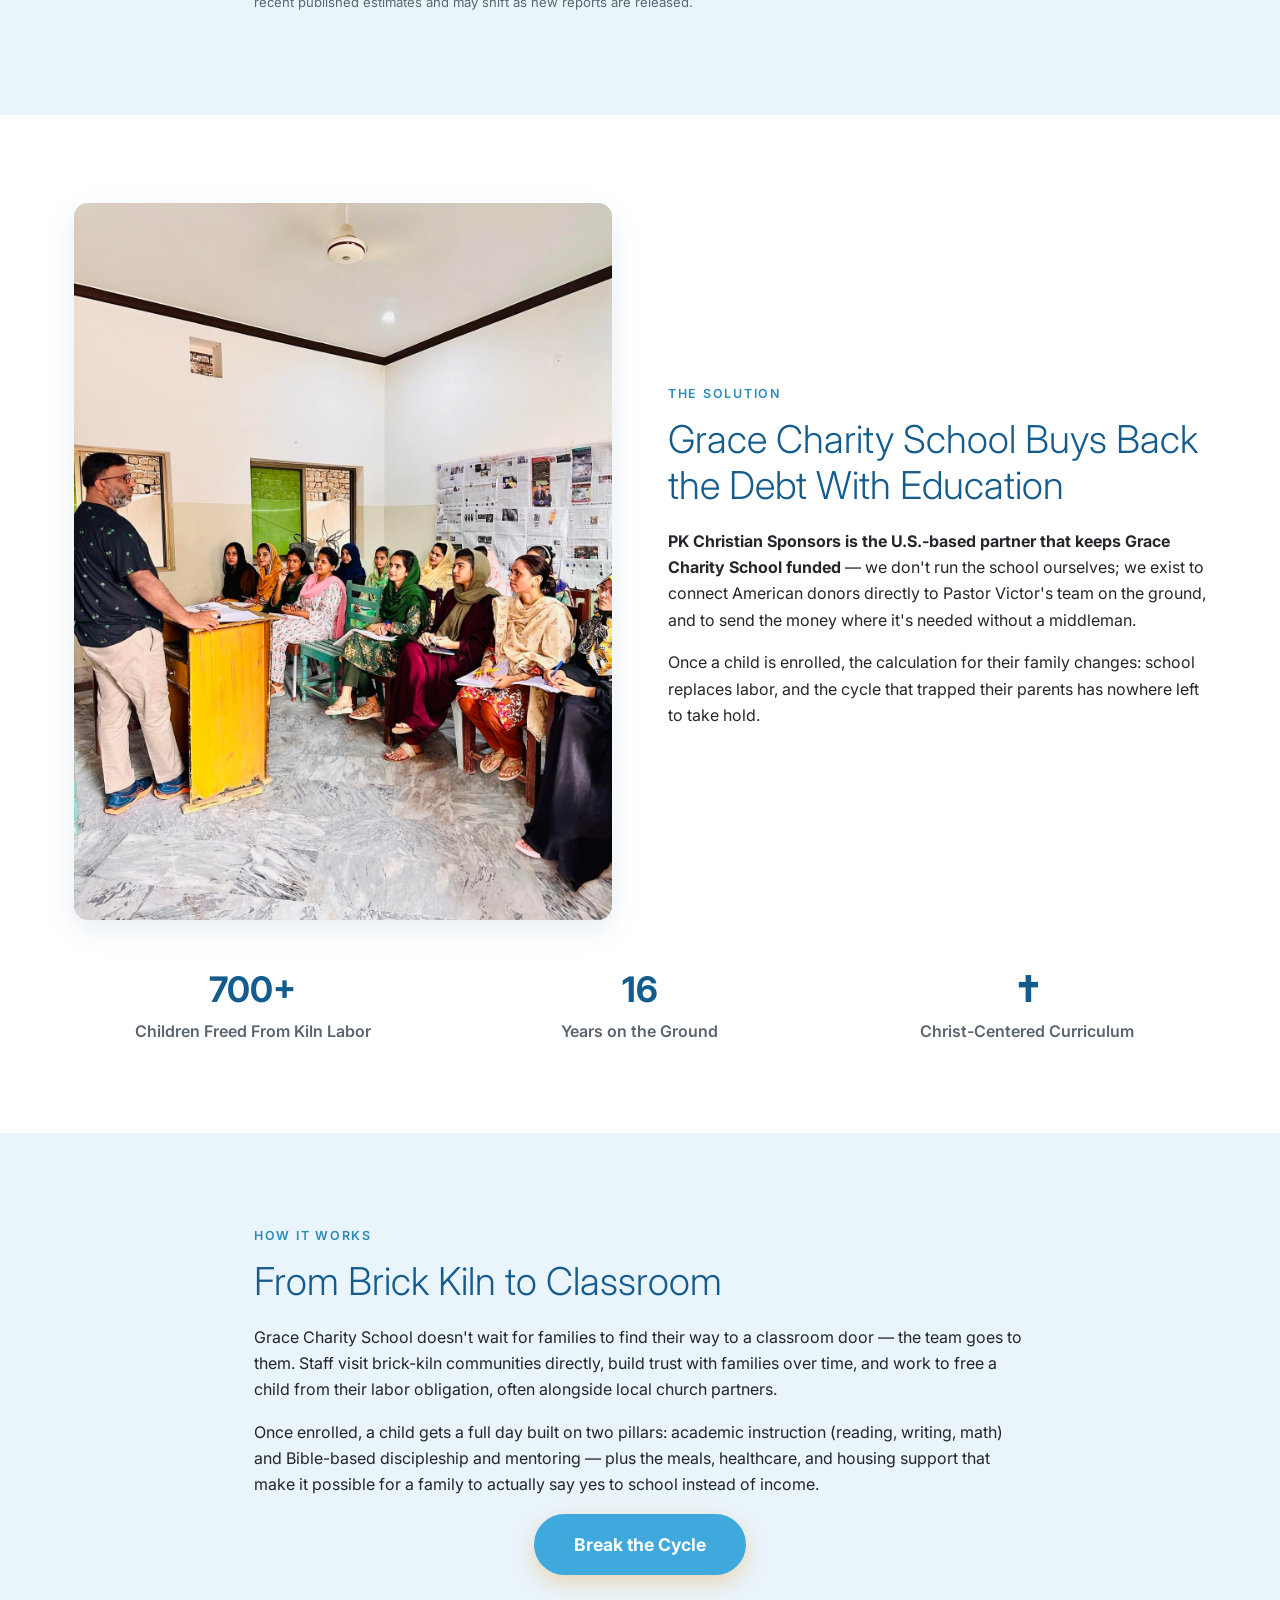
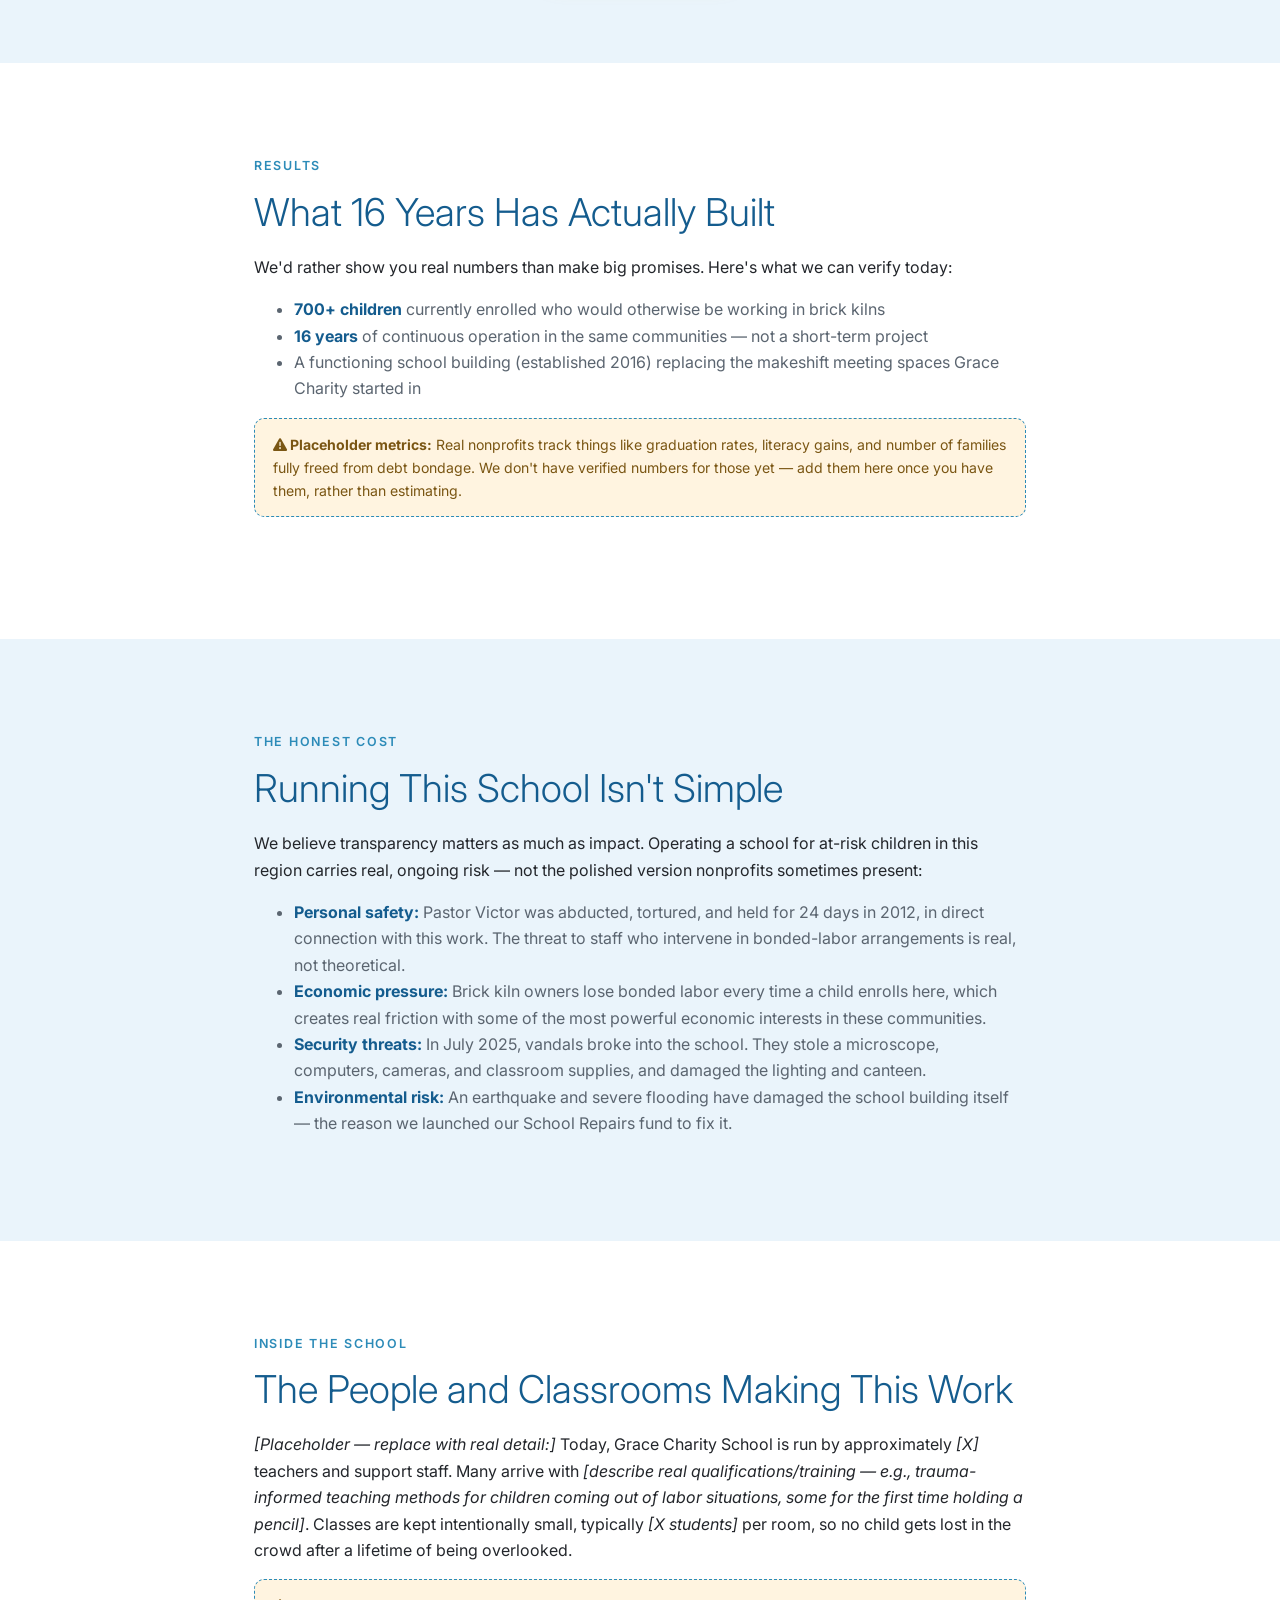
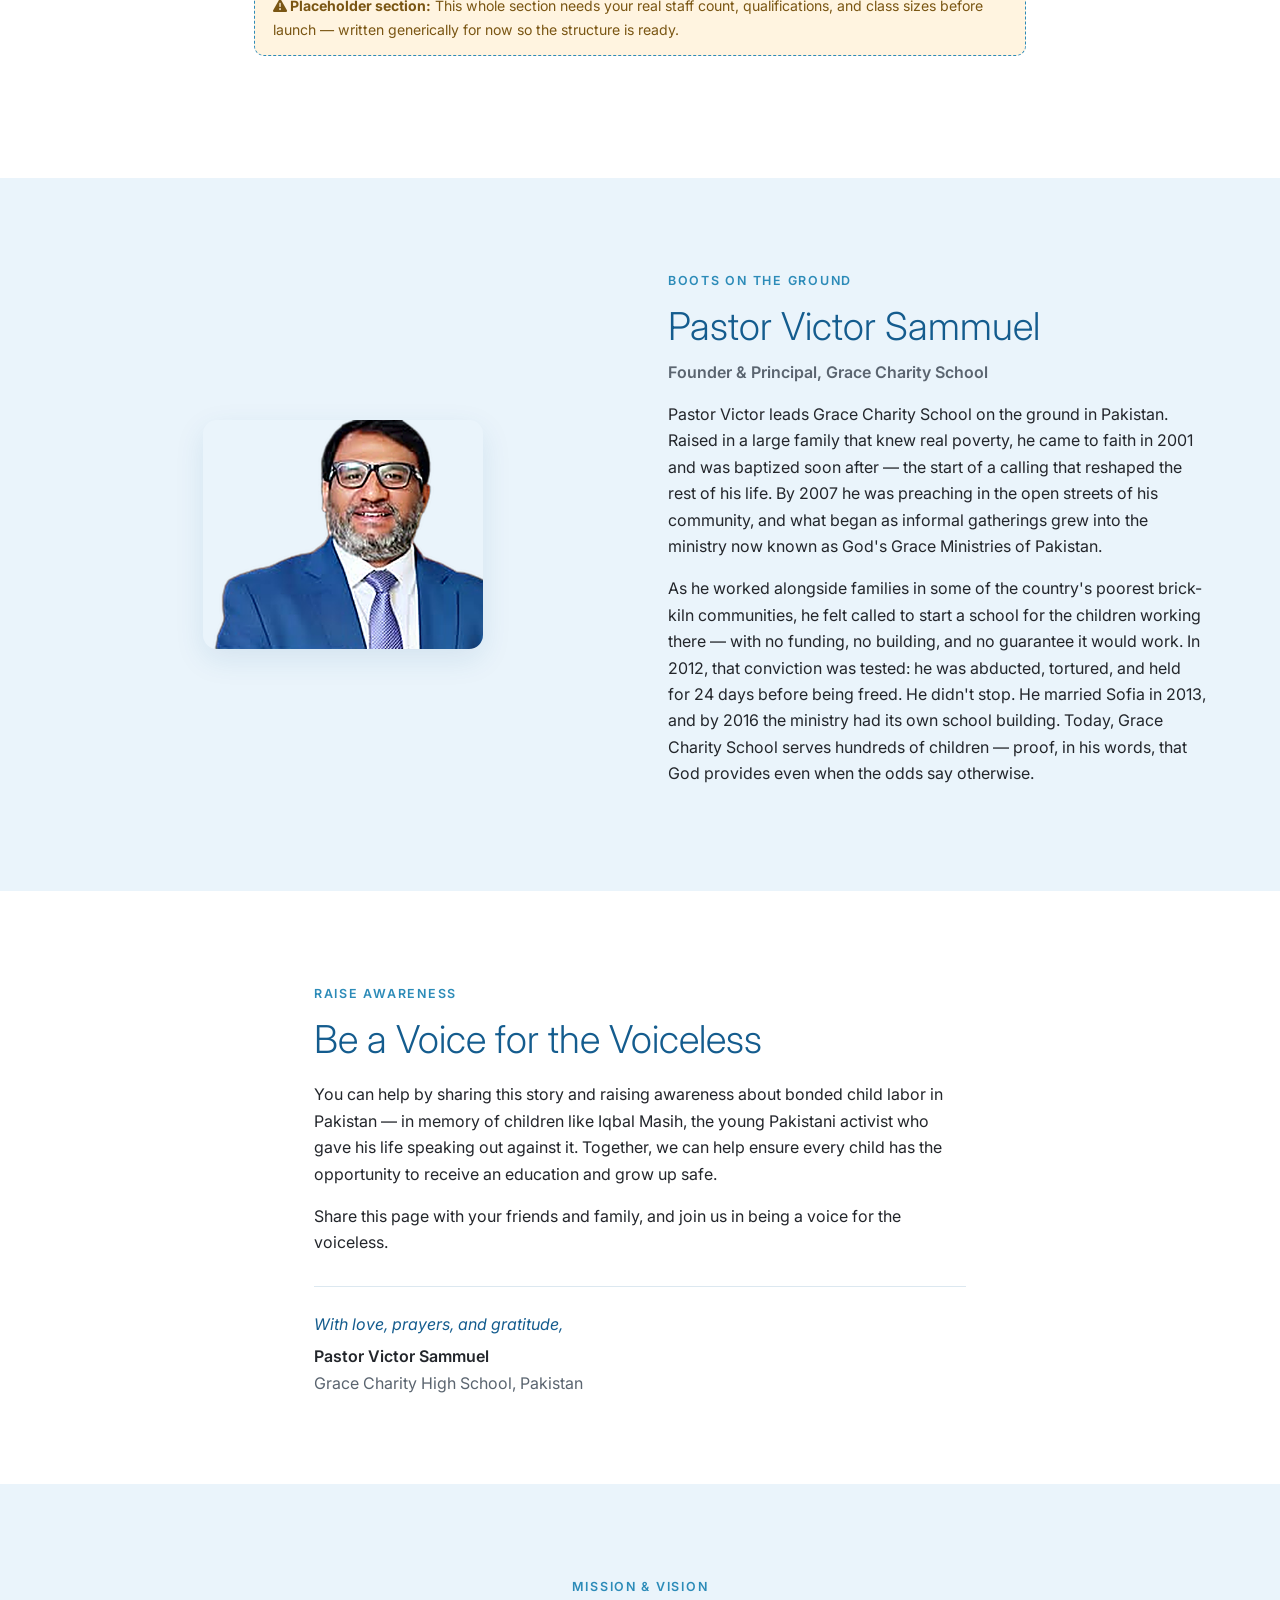
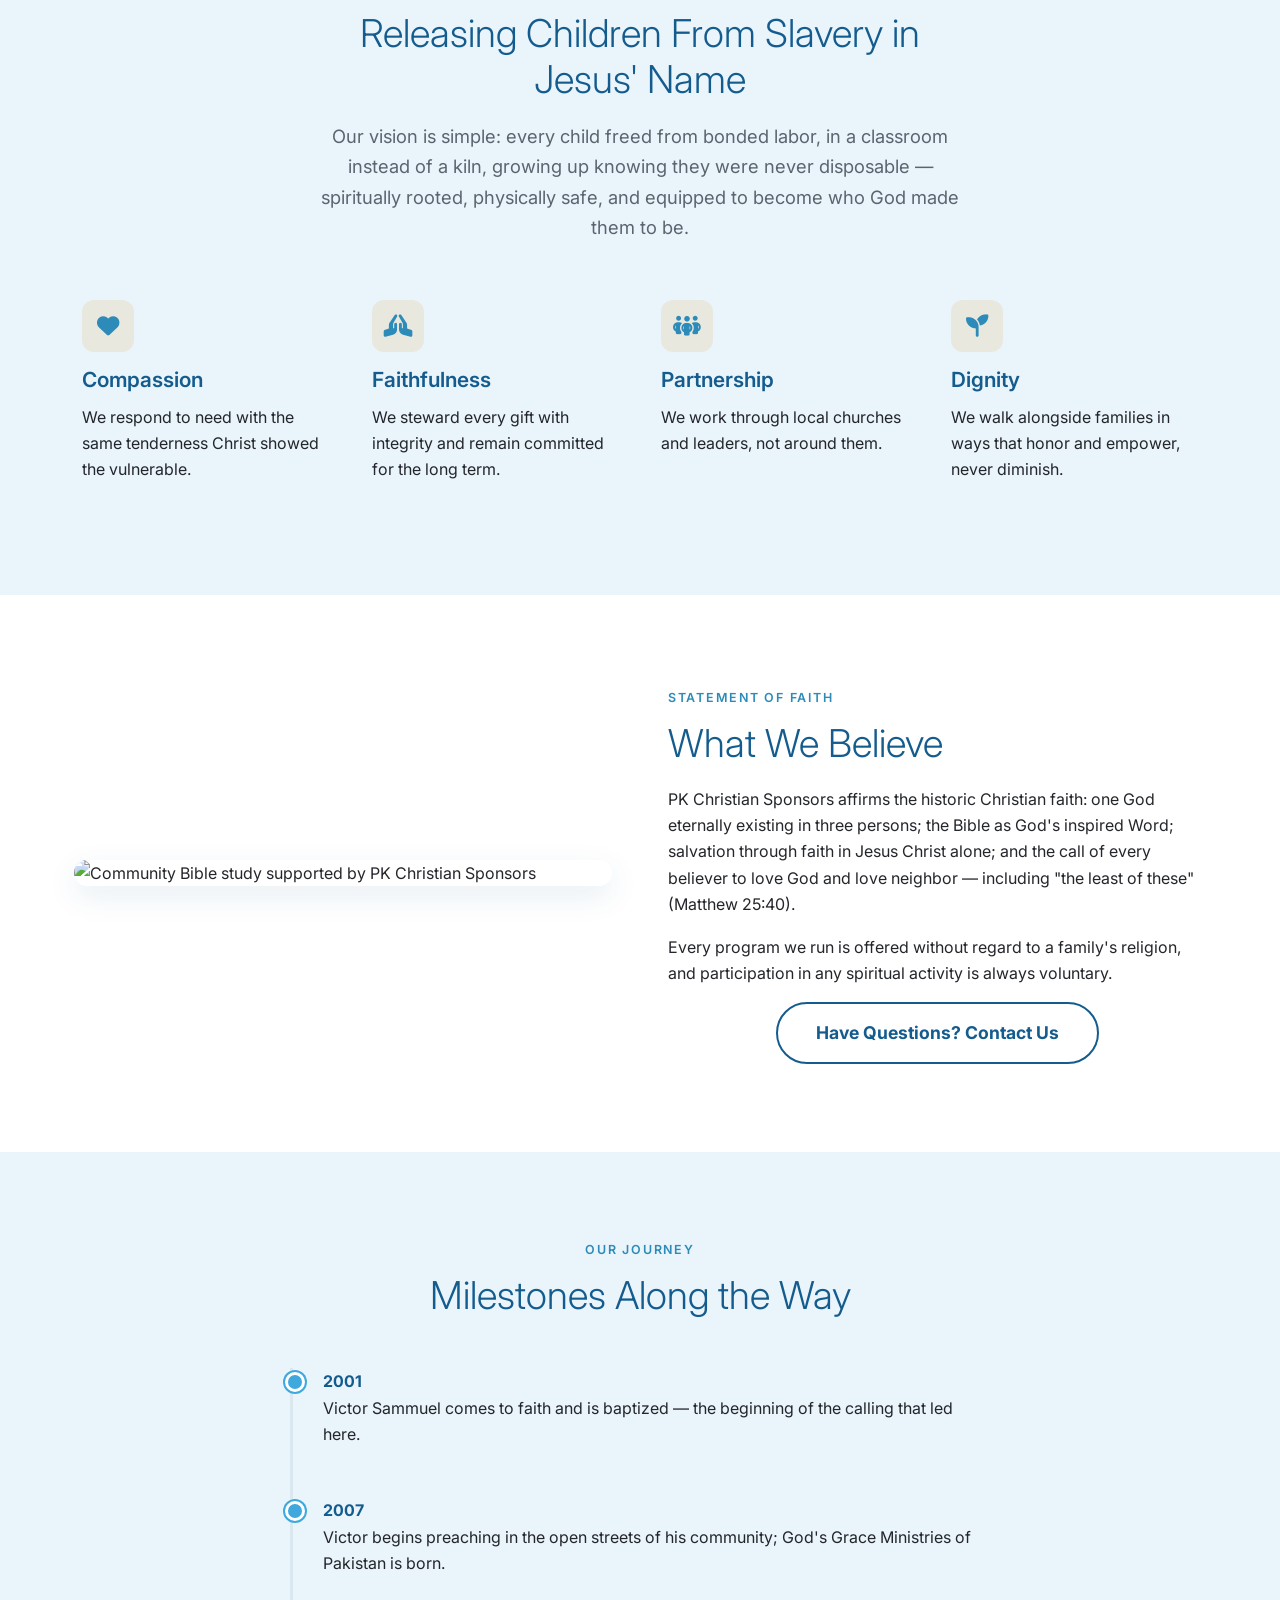
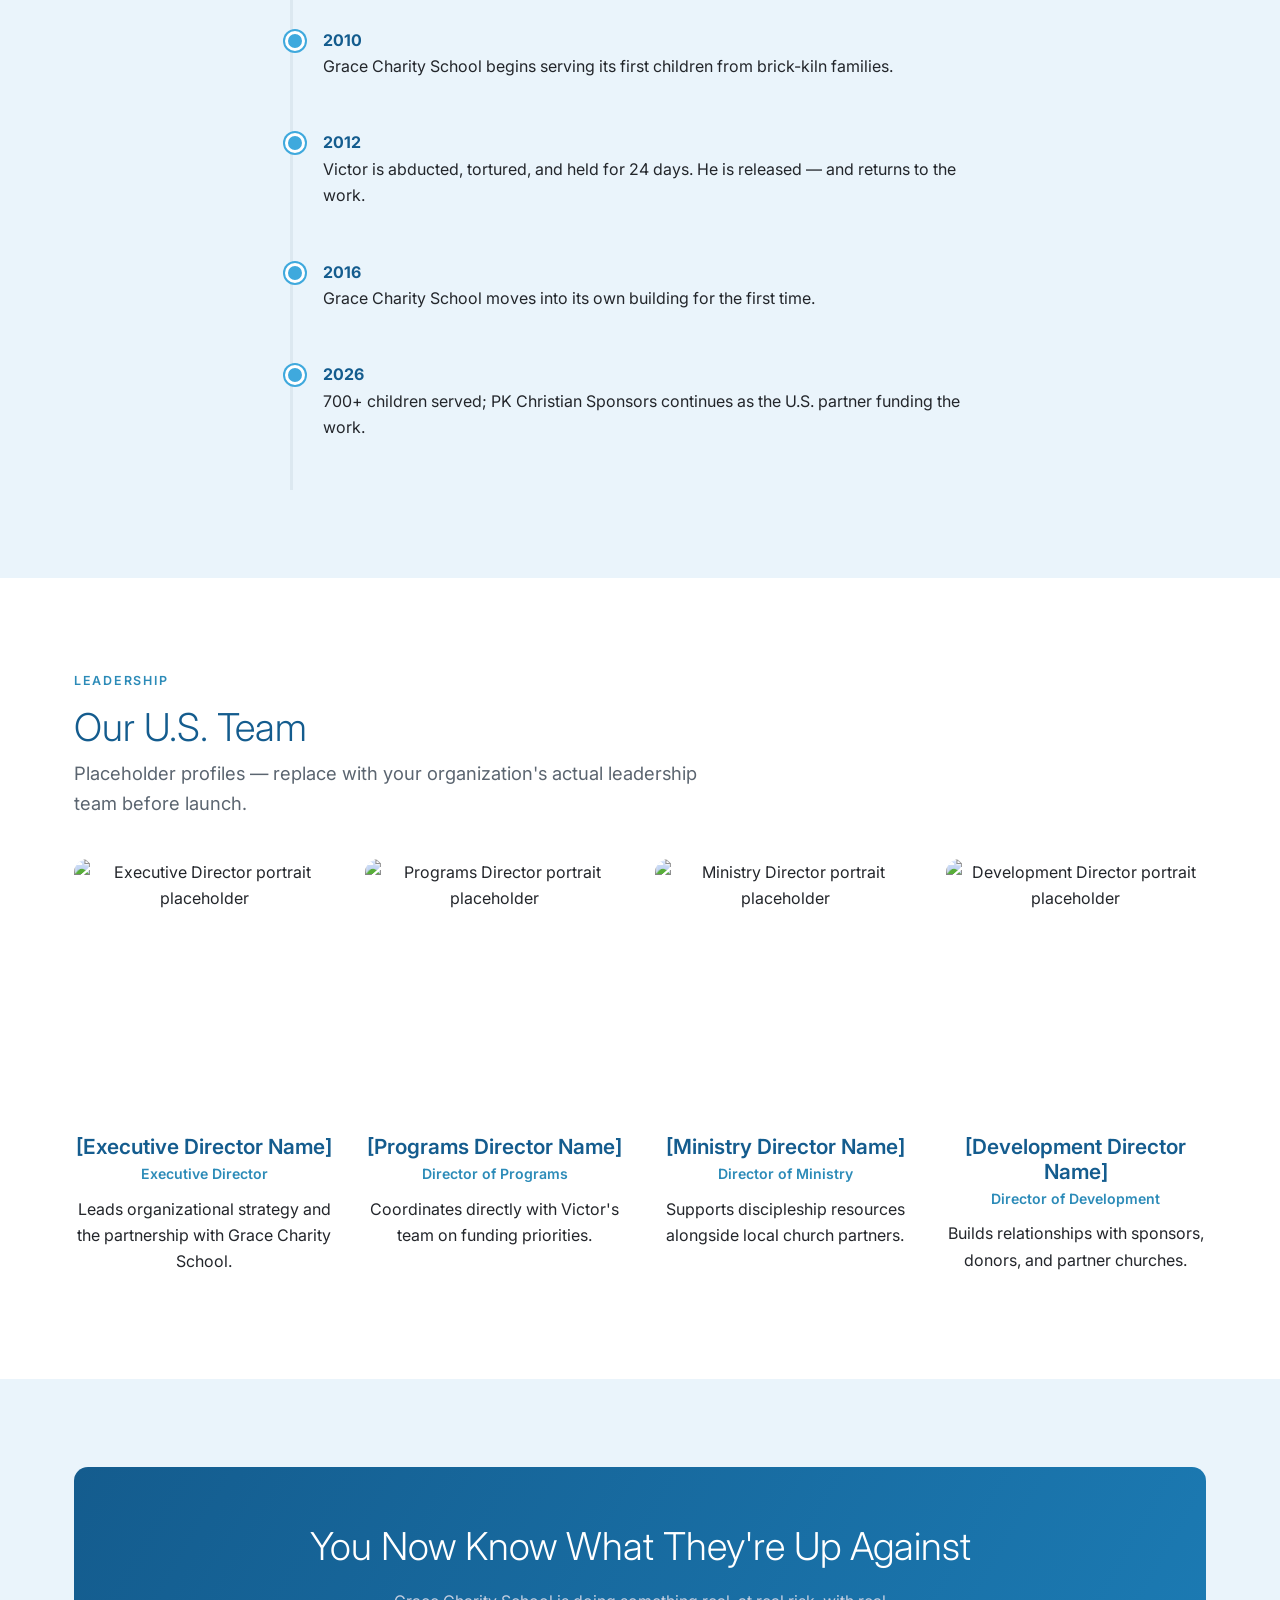
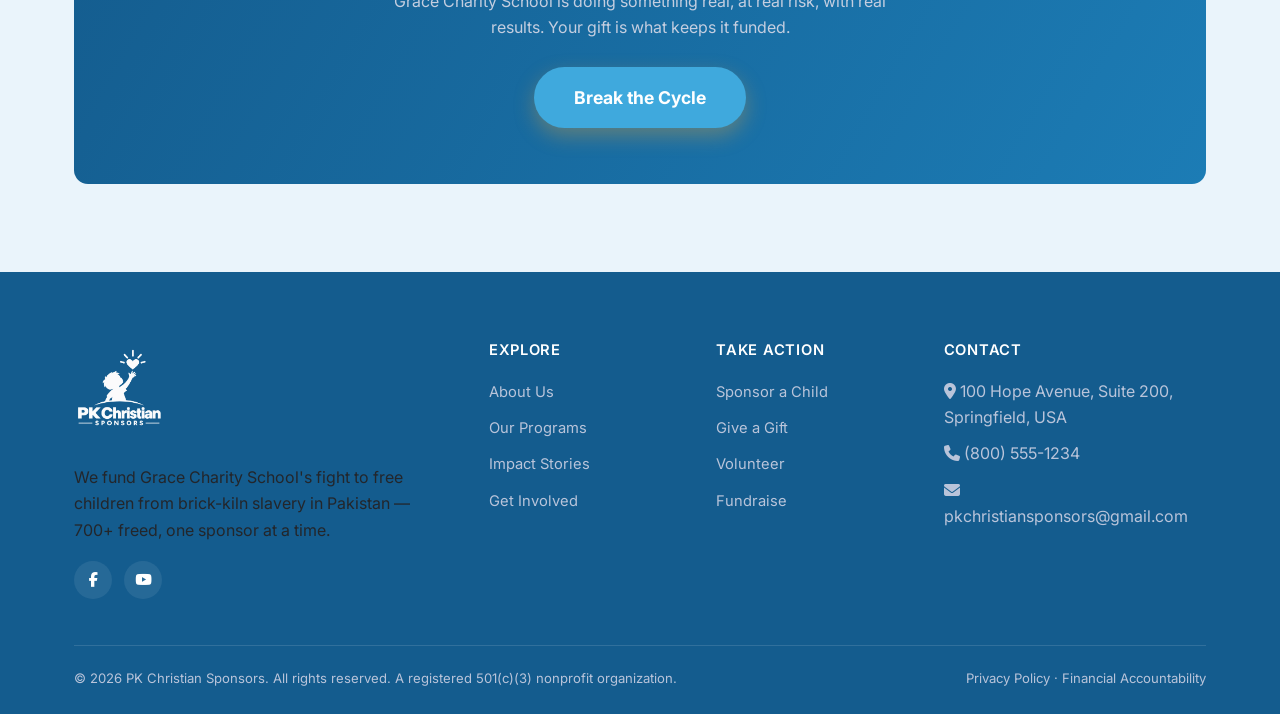
==== commit 302bb044: "Add privacy/financial-accountability pages, real security facts, and footer cleanup - Replace real J" ====
--- a/about.html
+++ b/about.html
@@ -143,12 +143,9 @@
     <ul style="color:var(--muted);">
       <li><strong style="color:var(--navy);">Personal safety:</strong> Pastor Victor was abducted, tortured, and held for 24 days in 2012, in direct connection with this work. The threat to staff who intervene in bonded-labor arrangements is real, not theoretical.</li>
       <li><strong style="color:var(--navy);">Economic pressure:</strong> Brick kiln owners lose bonded labor every time a child enrolls here, which creates real friction with some of the most powerful economic interests in these communities.</li>
-      <li><strong style="color:var(--navy);">Security threats:</strong> <em>[Placeholder — add real, documented incidents if any exist: break-ins, theft, threats made against the school or staff.]</em></li>
-      <li><strong style="color:var(--navy);">Environmental risk:</strong> <em>[Placeholder — add real specifics: seasonal flooding, extreme heat closures, infrastructure reliability, etc.]</em></li>
+      <li><strong style="color:var(--navy);">Security threats:</strong> In July 2025, vandals broke into the school. They stole a microscope, computers, cameras, and classroom supplies, and damaged the lighting and canteen.</li>
+      <li><strong style="color:var(--navy);">Environmental risk:</strong> An earthquake and severe flooding have damaged the school building itself — the reason we launched our School Repairs fund to fix it.</li>
     </ul>
-    <div class="sample-flag">
-      <strong><i class="fa-solid fa-triangle-exclamation"></i> Two items above are placeholders</strong> marked for your real, documented specifics. Replace them before this page goes live — we'd rather list fewer risks accurately than pad the list with anything unverified.
-    </div>
   </div>
 </section>
 
@@ -324,15 +321,12 @@
     <div class="footer-grid">
       <div>
         <div class="footer-brand">
-          <span class="mark" style="width:40px;height:40px;border-radius:50%;background:linear-gradient(135deg,#3FA9DD,#2C8BB8);color:#145C8E;display:flex;align-items:center;justify-content:center;font-family:'Inter',sans-serif;font-weight:700;">PK</span>
-          <span>PK Christian Sponsors</span>
+          <img src="images/logo-white.png" alt="PK Christian Sponsors" class="footer-logo">
         </div>
-        <p>The U.S.-based partner funding Grace Charity School — rescuing children from brick-kiln labor in Pakistan, one sponsor at a time.</p>
+        <p>We fund Grace Charity School's fight to free children from brick-kiln slavery in Pakistan — 700+ freed, one sponsor at a time.</p>
         <div class="social-row">
           <a href="#" aria-label="Facebook"><i class="fa-brands fa-facebook-f"></i></a>
-          <a href="#" aria-label="Instagram"><i class="fa-brands fa-instagram"></i></a>
           <a href="#" aria-label="YouTube"><i class="fa-brands fa-youtube"></i></a>
-          <a href="#" aria-label="X"><i class="fa-brands fa-x-twitter"></i></a>
         </div>
       </div>
       <div>
@@ -364,7 +358,7 @@
     </div>
     <div class="footer-bottom">
       <span>© 2026 PK Christian Sponsors. All rights reserved. A registered 501(c)(3) nonprofit organization.</span>
-      <span><a href="#">Privacy Policy</a> · <a href="#">Financial Accountability</a></span>
+      <span><a href="privacy.html">Privacy Policy</a> · <a href="financial-accountability.html">Financial Accountability</a></span>
     </div>
   </div>
 </footer>
--- a/css/style.css
+++ b/css/style.css
@@ -214,6 +214,12 @@
 }
 @media (max-width: 760px) {
   .brand-logo { height: 64px; }
+}
+.footer-logo {
+  height: 90px;
+  width: auto;
+  display: block;
+  margin-bottom: 16px;
 }
 
 .nav-links {
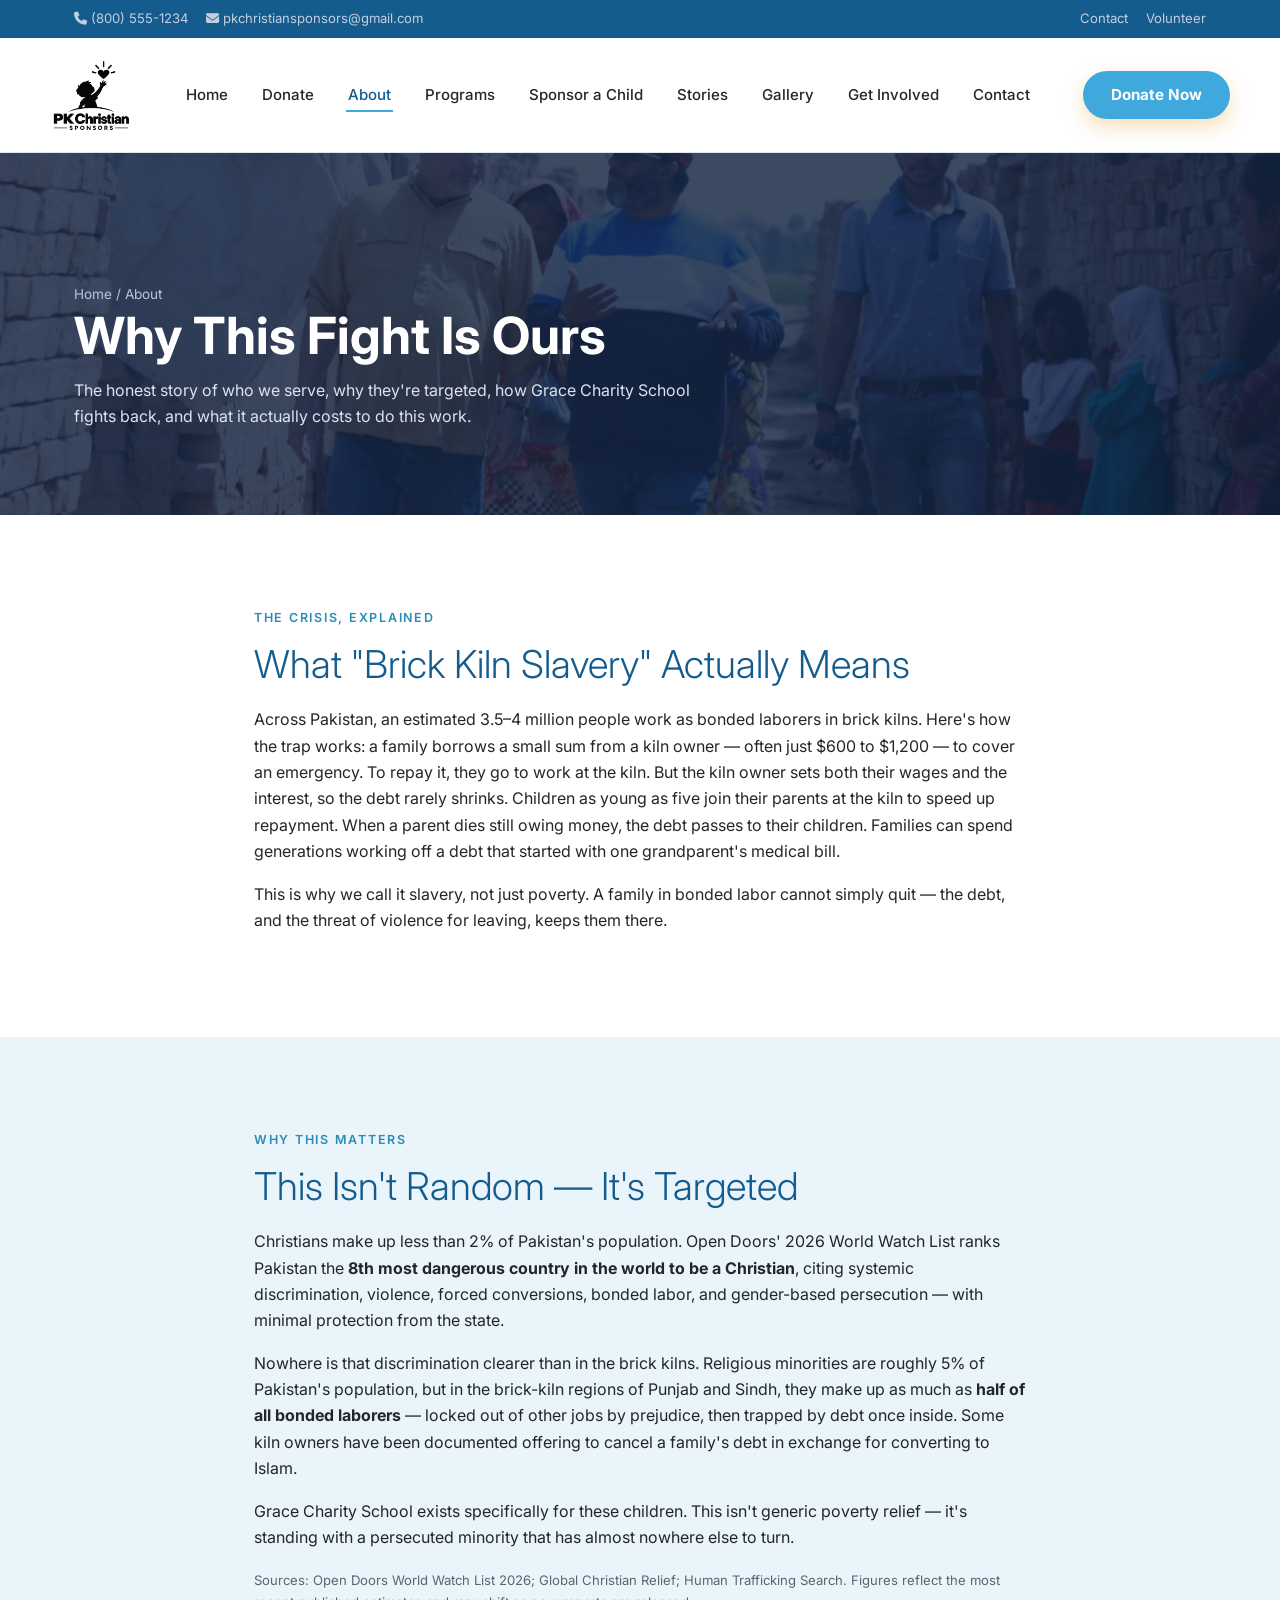
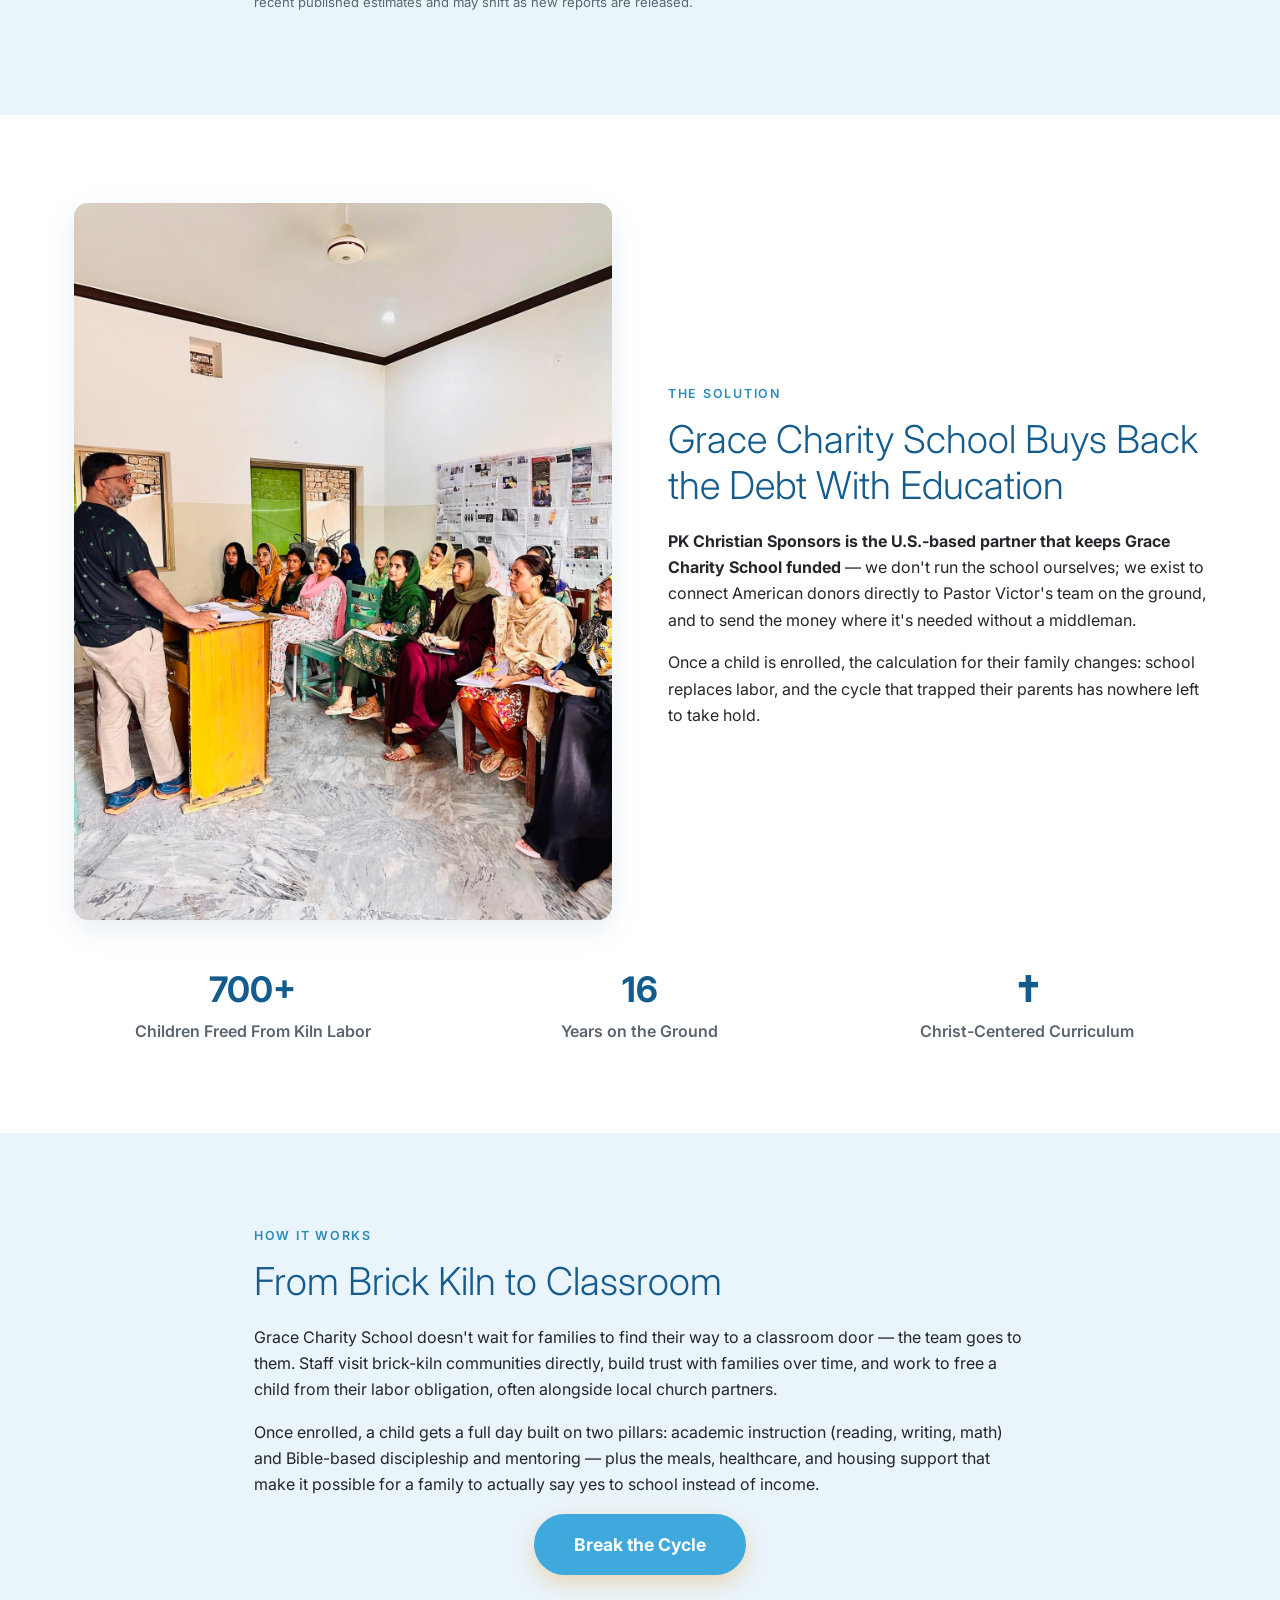
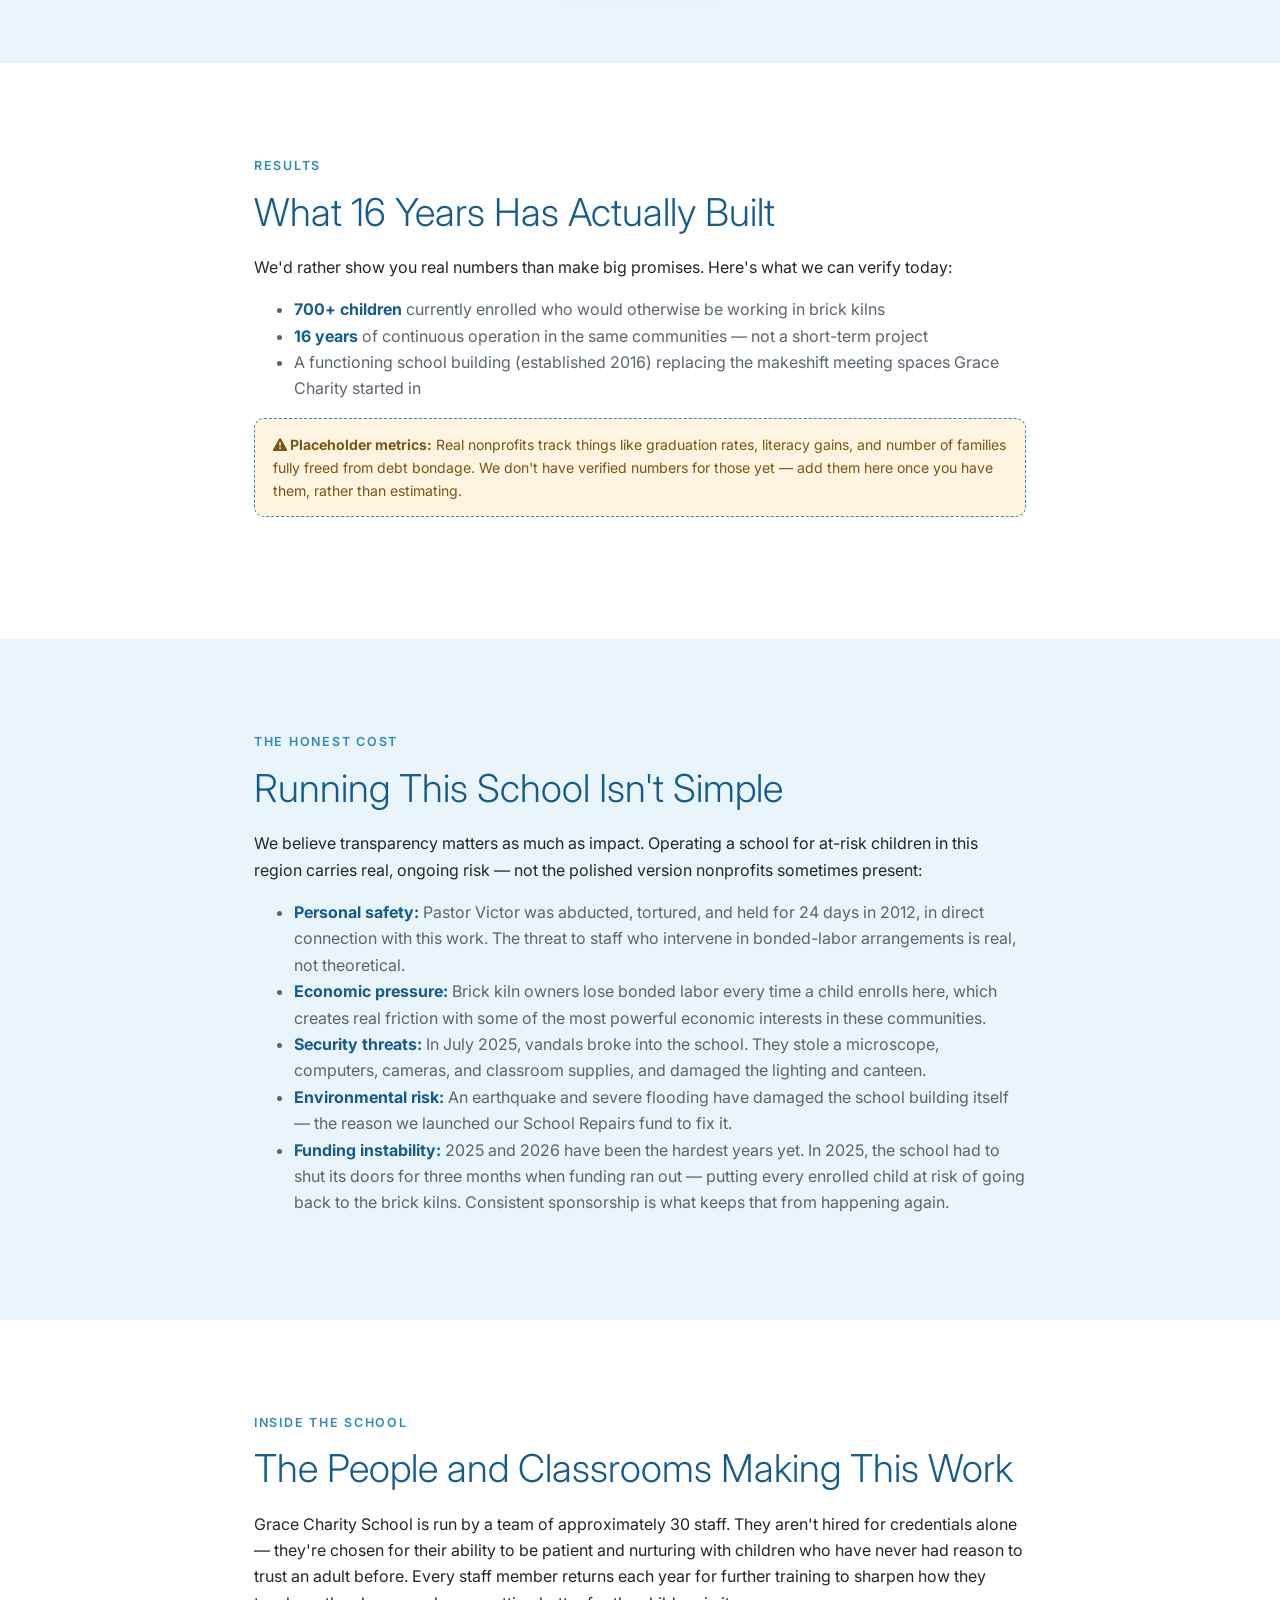
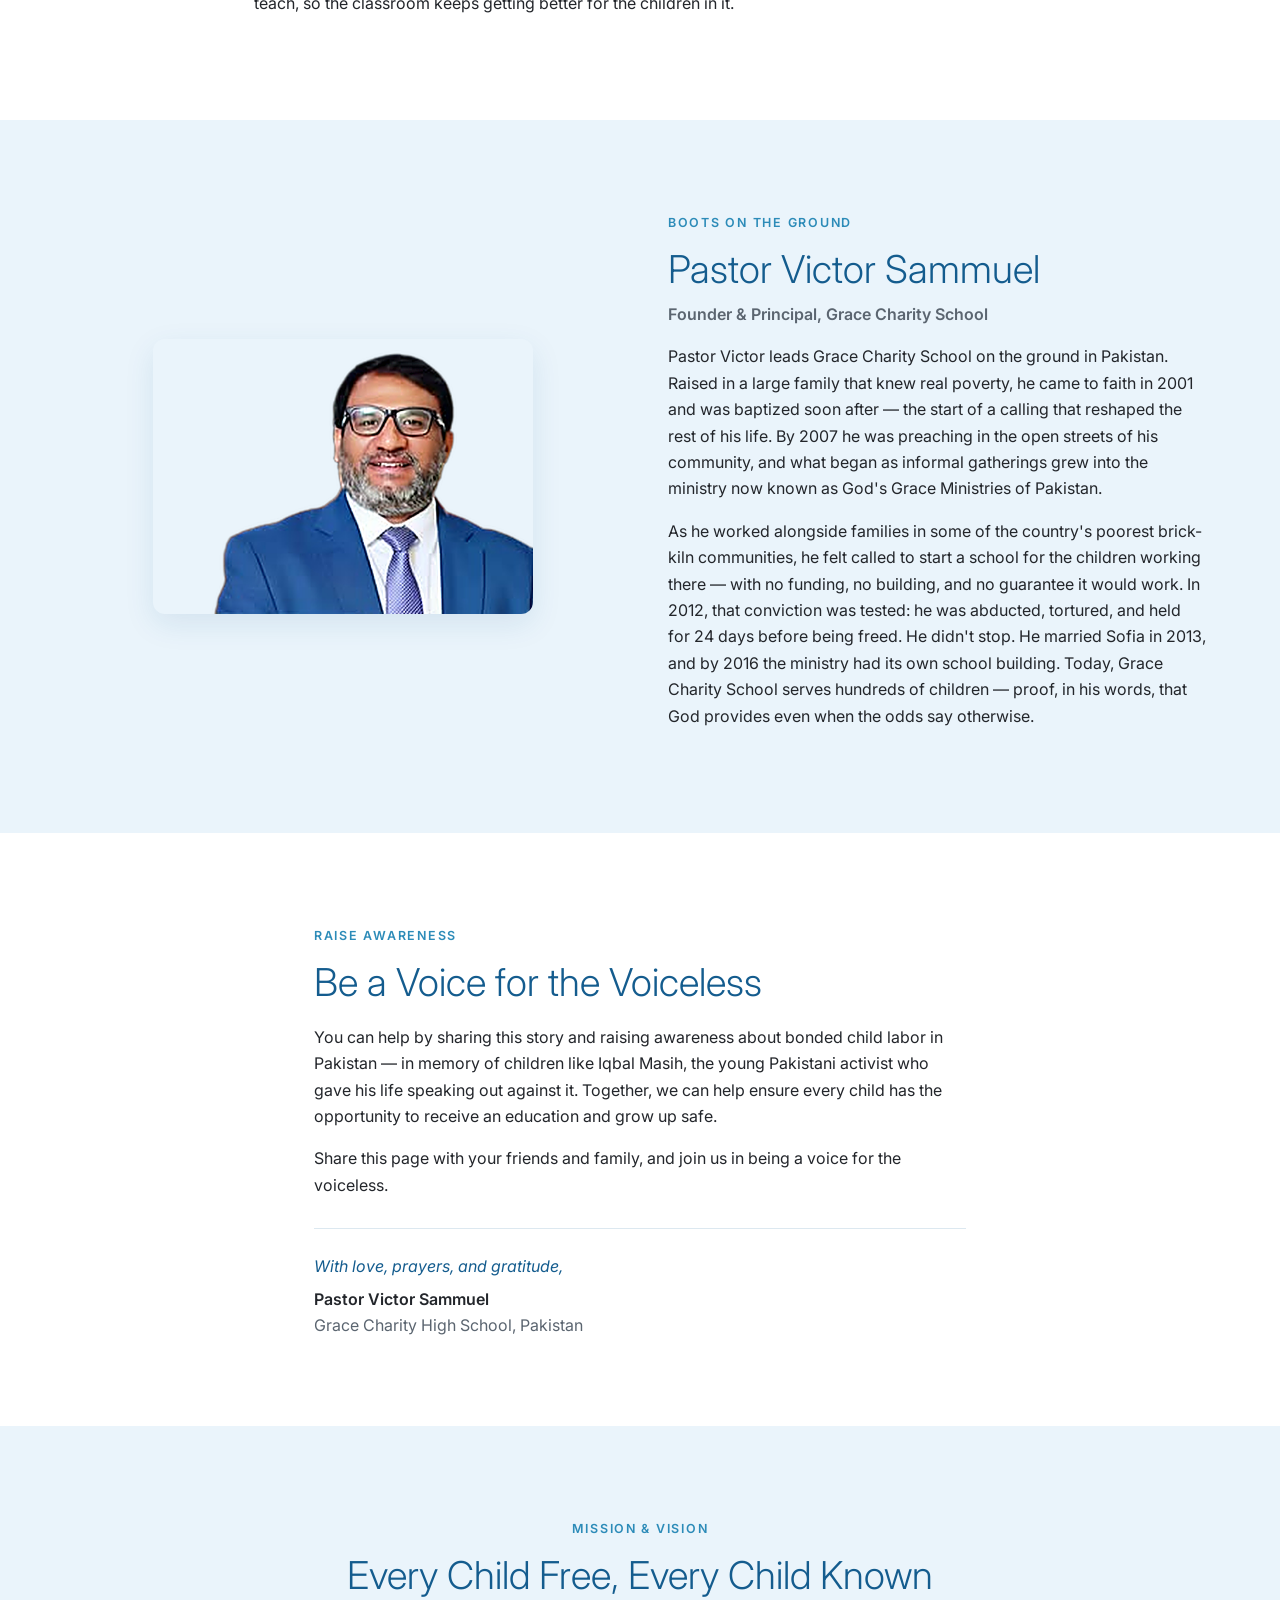
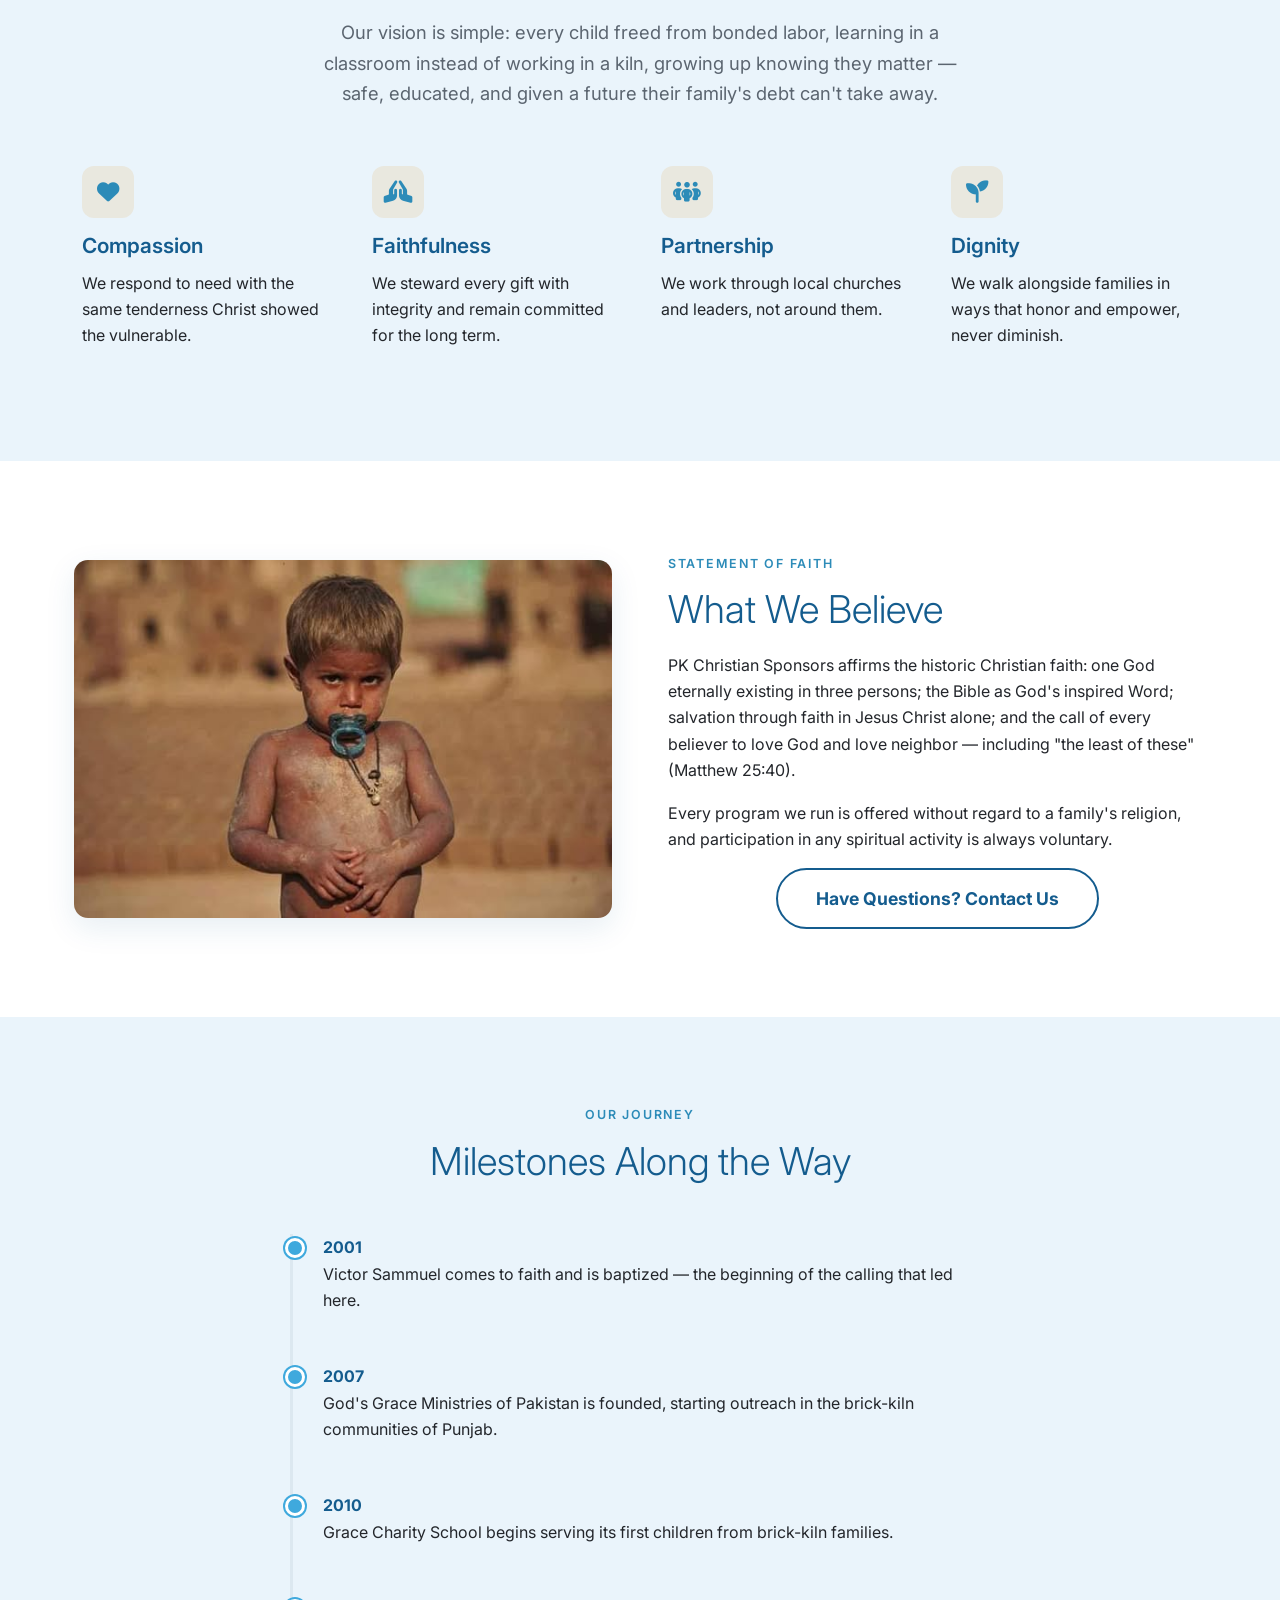
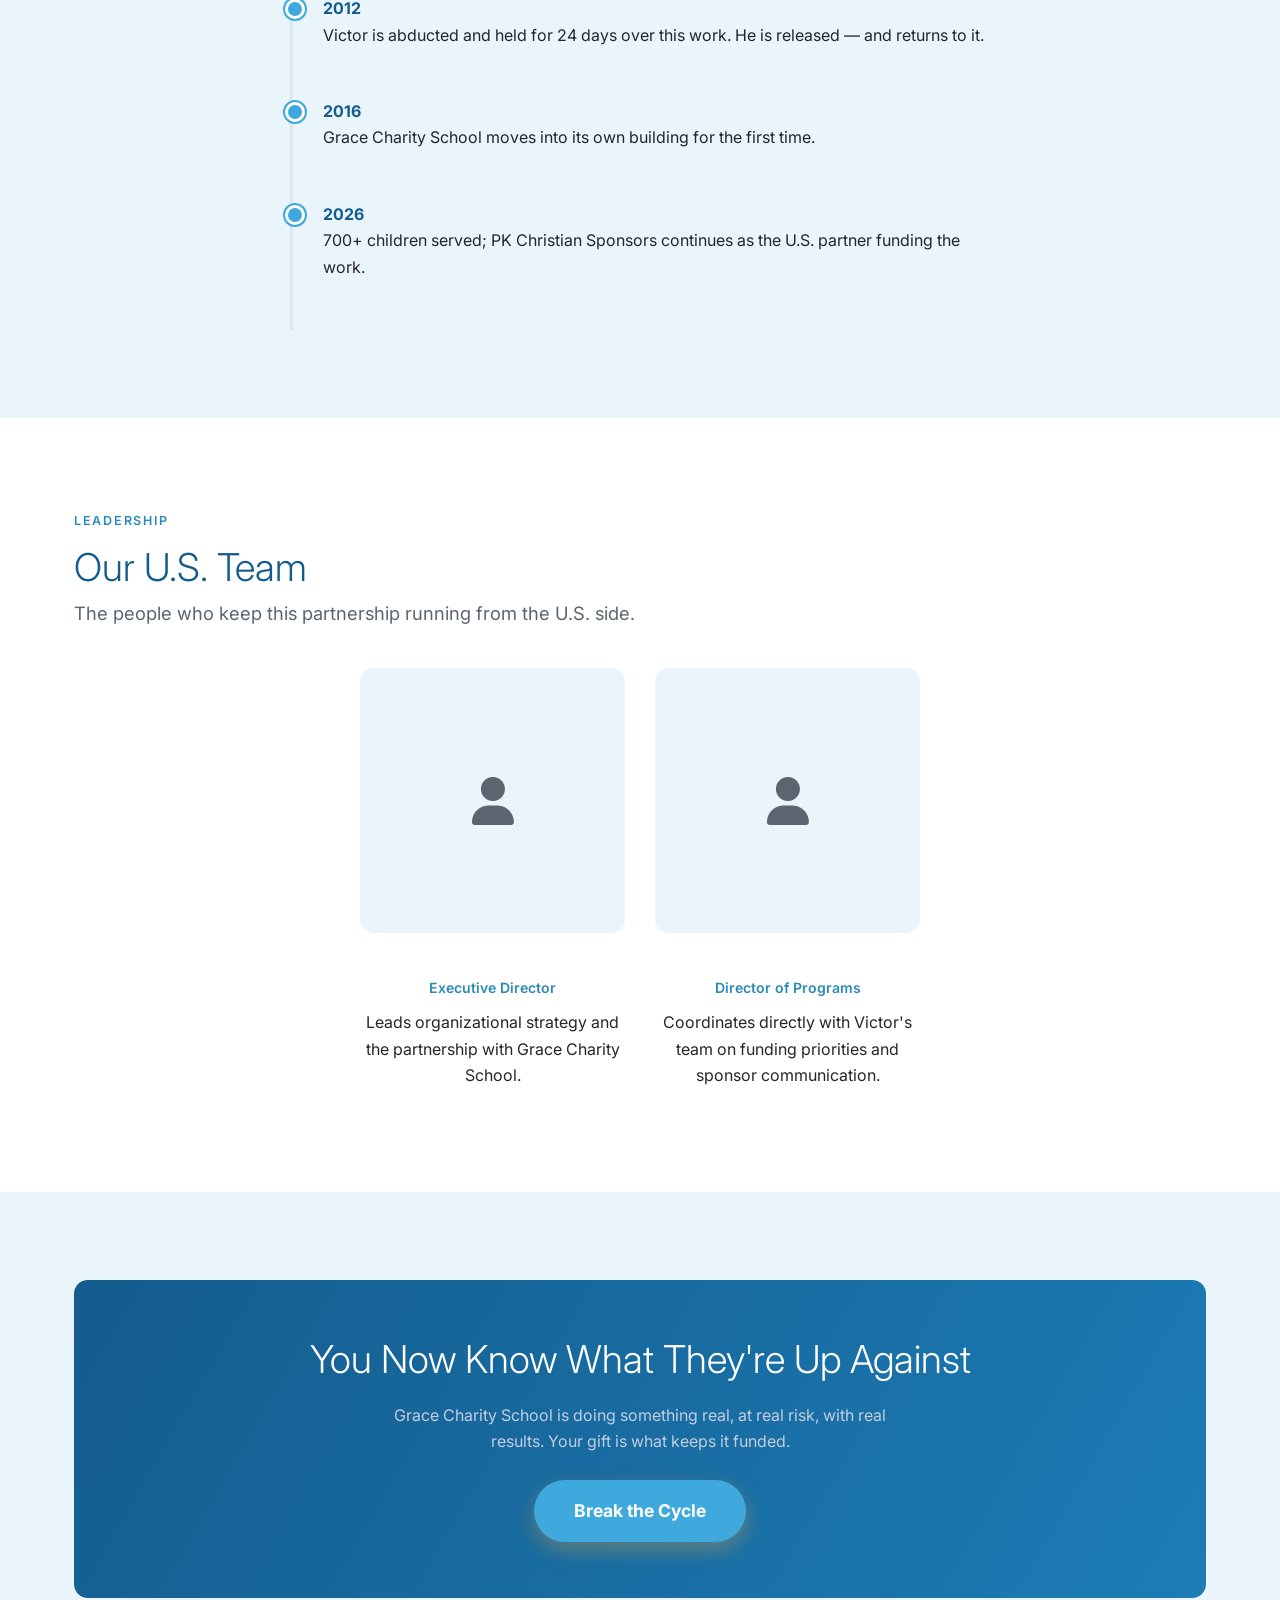
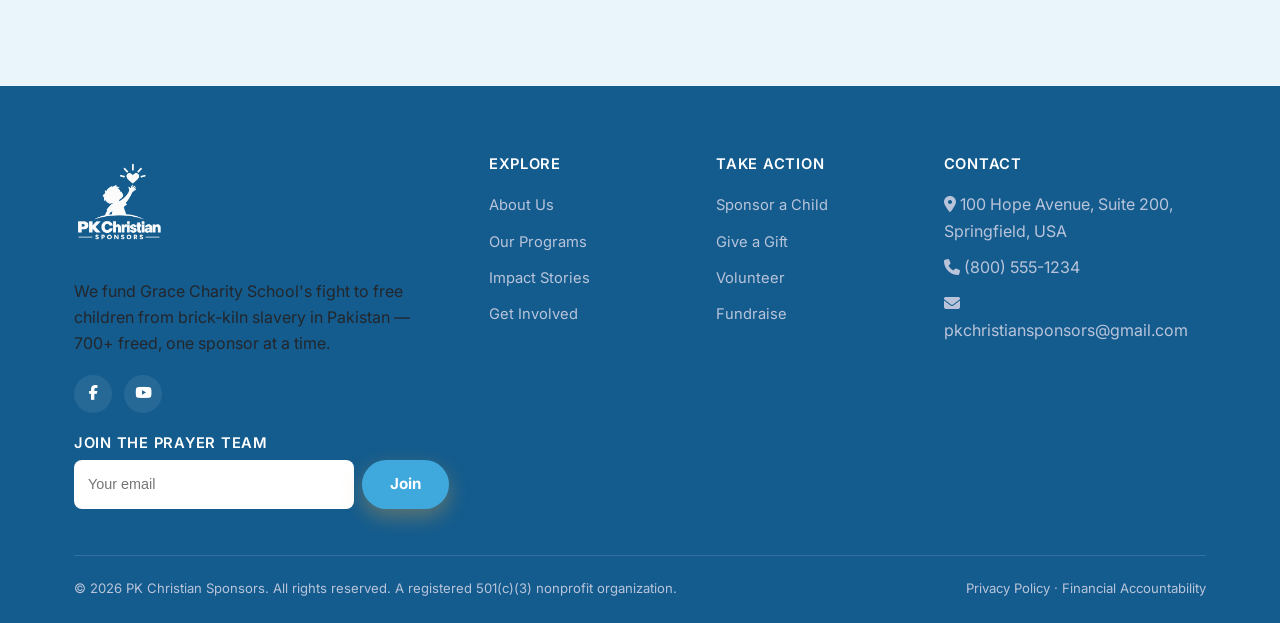
==== commit dd0302d3: "Reword nav, cut duplicate email capture, and rework copy across the site Navigation & structure: - A" ====
--- a/about.html
+++ b/about.html
@@ -34,6 +34,7 @@
     <nav>
       <ul class="nav-links">
         <li><a href="index.html">Home</a></li>
+        <li><a href="donate.html">Donate</a></li>
         <li><a href="about.html" class="active">About</a></li>
         <li><a href="programs.html">Programs</a></li>
         <li><a href="sponsor.html">Sponsor a Child</a></li>
@@ -145,6 +146,7 @@
       <li><strong style="color:var(--navy);">Economic pressure:</strong> Brick kiln owners lose bonded labor every time a child enrolls here, which creates real friction with some of the most powerful economic interests in these communities.</li>
       <li><strong style="color:var(--navy);">Security threats:</strong> In July 2025, vandals broke into the school. They stole a microscope, computers, cameras, and classroom supplies, and damaged the lighting and canteen.</li>
       <li><strong style="color:var(--navy);">Environmental risk:</strong> An earthquake and severe flooding have damaged the school building itself — the reason we launched our School Repairs fund to fix it.</li>
+      <li><strong style="color:var(--navy);">Funding instability:</strong> 2025 and 2026 have been the hardest years yet. In 2025, the school had to shut its doors for three months when funding ran out — putting every enrolled child at risk of going back to the brick kilns. Consistent sponsorship is what keeps that from happening again.</li>
     </ul>
   </div>
 </section>
@@ -153,18 +155,14 @@
   <div class="container" style="max-width:820px;">
     <span class="eyebrow">Inside the School</span>
     <h2>The People and Classrooms Making This Work</h2>
-    <p><em>[Placeholder — replace with real detail:]</em> Today, Grace Charity School is run by approximately <em>[X]</em> teachers and support staff. Many arrive with <em>[describe real qualifications/training — e.g., trauma-informed teaching methods for children coming out of labor situations, some for the first time holding a pencil]</em>. Classes are kept intentionally small, typically <em>[X students]</em> per room, so no child gets lost in the crowd after a lifetime of being overlooked.</p>
-    <div class="sample-flag">
-      <strong><i class="fa-solid fa-triangle-exclamation"></i> Placeholder section:</strong>
-      This whole section needs your real staff count, qualifications, and class sizes before launch — written generically for now so the structure is ready.
-    </div>
+    <p>Grace Charity School is run by a team of approximately 30 staff. They aren't hired for credentials alone — they're chosen for their ability to be patient and nurturing with children who have never had reason to trust an adult before. Every staff member returns each year for further training to sharpen how they teach, so the classroom keeps getting better for the children in it.</p>
   </div>
 </section>
 
 <section class="section section--cream" id="victor">
   <div class="container split">
     <div class="text-center">
-      <img src="images/team/victor-sammuel.png" alt="Pastor Victor Sammuel" style="max-width:280px;margin:0 auto;">
+      <img src="images/team/victor-sammuel.png" alt="Pastor Victor Sammuel" style="max-width:380px;width:100%;margin:0 auto;border-radius:12px;">
     </div>
     <div>
       <span class="eyebrow">Boots on the Ground</span>
@@ -192,8 +190,8 @@
 <section class="section section--cream">
   <div class="container text-center" style="max-width:700px;">
     <span class="eyebrow">Mission &amp; Vision</span>
-    <h2>Releasing Children From Slavery in Jesus' Name</h2>
-    <p class="lede text-center">Our vision is simple: every child freed from bonded labor, in a classroom instead of a kiln, growing up knowing they were never disposable — spiritually rooted, physically safe, and equipped to become who God made them to be.</p>
+    <h2>Every Child Free, Every Child Known</h2>
+    <p class="lede text-center">Our vision is simple: every child freed from bonded labor, learning in a classroom instead of working in a kiln, growing up knowing they matter — safe, educated, and given a future their family's debt can't take away.</p>
   </div>
 
   <div class="container">
@@ -225,7 +223,7 @@
 <section class="section">
   <div class="container split">
     <div class="split-media">
-      <img src="https://picsum.photos/seed/pk-faith/900/700" alt="Community Bible study supported by PK Christian Sponsors">
+      <img src="images/gallery/brick-kiln-child-portrait.jpg" alt="A child from a Pakistani brick-kiln community">
     </div>
     <div>
       <span class="eyebrow">Statement of Faith</span>
@@ -248,7 +246,7 @@
       </div>
       <div class="timeline-item">
         <div class="year">2007</div>
-        <p>Victor begins preaching in the open streets of his community; God's Grace Ministries of Pakistan is born.</p>
+        <p>God's Grace Ministries of Pakistan is founded, starting outreach in the brick-kiln communities of Punjab.</p>
       </div>
       <div class="timeline-item">
         <div class="year">2010</div>
@@ -256,7 +254,7 @@
       </div>
       <div class="timeline-item">
         <div class="year">2012</div>
-        <p>Victor is abducted, tortured, and held for 24 days. He is released — and returns to the work.</p>
+        <p>Victor is abducted and held for 24 days over this work. He is released — and returns to it.</p>
       </div>
       <div class="timeline-item">
         <div class="year">2016</div>
@@ -274,31 +272,23 @@
   <div class="container">
     <span class="eyebrow">Leadership</span>
     <h2 style="margin-bottom:8px;">Our U.S. Team</h2>
-    <p class="lede" style="margin-bottom:40px;">Placeholder profiles — replace with your organization's actual leadership team before launch.</p>
-    <div class="grid grid--4">
+    <p class="lede" style="margin-bottom:40px;">The people who keep this partnership running from the U.S. side.</p>
+    <div class="grid grid--2" style="max-width:560px;margin:0 auto;">
       <div class="team-card">
-        <img src="https://picsum.photos/seed/pk-team-1/400/400" alt="Executive Director portrait placeholder">
-        <h3>[Executive Director Name]</h3>
+        <div style="width:100%;aspect-ratio:1/1;border-radius:var(--radius);margin-bottom:16px;background:var(--cream);display:flex;align-items:center;justify-content:center;">
+          <i class="fa-solid fa-user" style="font-size:3rem;color:var(--muted);"></i>
+        </div>
+        <h3>&nbsp;</h3>
         <div class="role">Executive Director</div>
         <p>Leads organizational strategy and the partnership with Grace Charity School.</p>
       </div>
       <div class="team-card">
-        <img src="https://picsum.photos/seed/pk-team-2/400/400" alt="Programs Director portrait placeholder">
-        <h3>[Programs Director Name]</h3>
+        <div style="width:100%;aspect-ratio:1/1;border-radius:var(--radius);margin-bottom:16px;background:var(--cream);display:flex;align-items:center;justify-content:center;">
+          <i class="fa-solid fa-user" style="font-size:3rem;color:var(--muted);"></i>
+        </div>
+        <h3>&nbsp;</h3>
         <div class="role">Director of Programs</div>
-        <p>Coordinates directly with Victor's team on funding priorities.</p>
-      </div>
-      <div class="team-card">
-        <img src="https://picsum.photos/seed/pk-team-3/400/400" alt="Ministry Director portrait placeholder">
-        <h3>[Ministry Director Name]</h3>
-        <div class="role">Director of Ministry</div>
-        <p>Supports discipleship resources alongside local church partners.</p>
-      </div>
-      <div class="team-card">
-        <img src="https://picsum.photos/seed/pk-team-4/400/400" alt="Development Director portrait placeholder">
-        <h3>[Development Director Name]</h3>
-        <div class="role">Director of Development</div>
-        <p>Builds relationships with sponsors, donors, and partner churches.</p>
+        <p>Coordinates directly with Victor's team on funding priorities and sponsor communication.</p>
       </div>
     </div>
   </div>
@@ -327,6 +317,15 @@
         <div class="social-row">
           <a href="#" aria-label="Facebook"><i class="fa-brands fa-facebook-f"></i></a>
           <a href="#" aria-label="YouTube"><i class="fa-brands fa-youtube"></i></a>
+        </div>
+        <div class="footer-prayer" style="margin-top:22px;">
+          <h4 style="margin-bottom:8px;">Join the Prayer Team</h4>
+          <form name="prayer-team" method="POST" data-netlify="true" netlify-honeypot="bot-field" action="/thank-you.html" style="display:flex;gap:8px;flex-wrap:wrap;">
+            <input type="hidden" name="form-name" value="prayer-team">
+            <p class="hp-field"><label>Don't fill this out if you're human: <input name="bot-field"></label></p>
+            <input type="email" name="email" placeholder="Your email" required style="flex:1;min-width:160px;padding:10px 14px;border-radius:8px;border:none;font-size:0.9rem;">
+            <button type="submit" class="btn btn--gold btn--sm">Join</button>
+          </form>
         </div>
       </div>
       <div>
